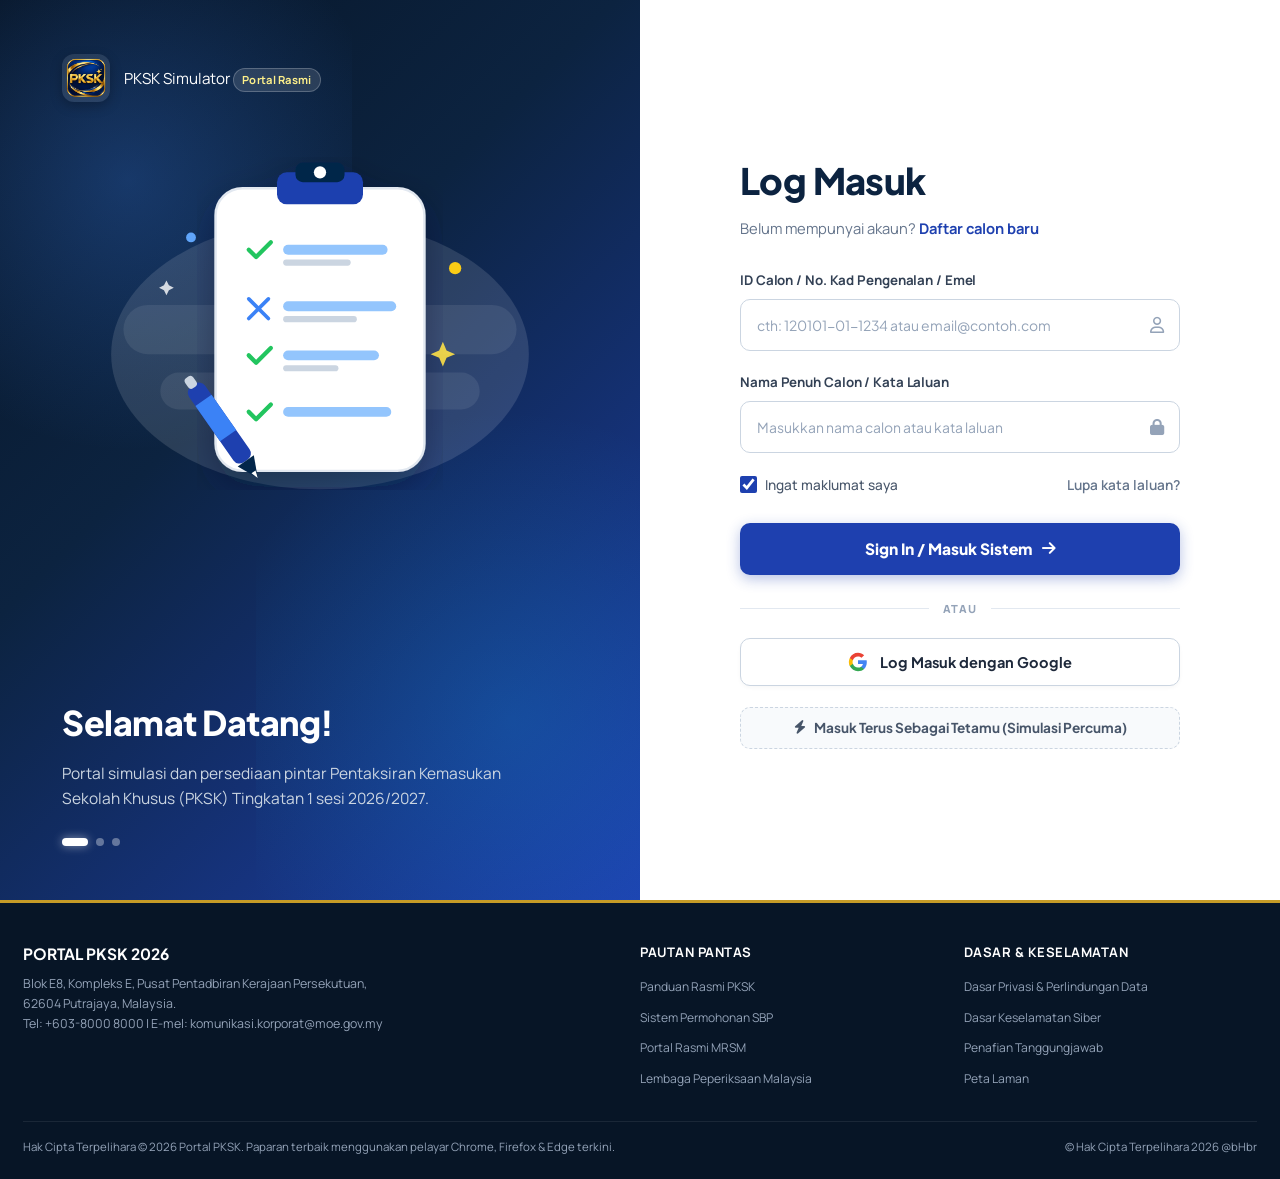
==== index.html @ bb8c31f8 "feat(ui): laksana log masuk split-screen gaya Gambar 3, padam jata negara & bahagian lesen lama" ====
<!DOCTYPE html>
<html lang="ms">
<head>
  <meta charset="UTF-8">
  <meta name="viewport" content="width=device-width, initial-scale=1.0, maximum-scale=5.0, viewport-fit=cover">
  <title>Portal Rasmi PKSK | Pentaksiran Kemasukan Sekolah Khusus</title>
  <meta name="description" content="Sistem Pentaksiran Kemasukan Sekolah Khusus (PKSK) Tingkatan 1 - Portal Rasmi Pentaksiran">
  <!-- PWA & Mobile Web App Meta -->
  <link rel="manifest" href="manifest.json">
  <meta name="theme-color" content="#0f2942">
  <meta name="apple-mobile-web-app-capable" content="yes">
  <meta name="apple-mobile-web-app-status-bar-style" content="black-translucent">
  <meta name="apple-mobile-web-app-title" content="PKSK 2026">
  <link rel="apple-touch-icon" href="assets/apple-touch-icon.png">
  <link rel="icon" type="image/png" sizes="192x192" href="assets/pksk_icon_192.png">
  <link rel="icon" type="image/png" sizes="64x64" href="assets/pksk_icon_64.png">
  <link rel="icon" type="image/png" href="assets/kpm_favicon.png">
  <link rel="stylesheet" href="styles.css?v=20260825_1145">
  <link rel="stylesheet" href="https://cdnjs.cloudflare.com/ajax/libs/font-awesome/6.5.1/css/all.min.css">
  <link rel="preconnect" href="https://fonts.googleapis.com">
  <link rel="preconnect" href="https://fonts.gstatic.com" crossorigin>
  <link href="https://fonts.googleapis.com/css2?family=Manrope:wght@400;500;600;700;800&display=swap" rel="stylesheet">
</head>
<body>

    <!-- =========================================================================
       1. MOE EXACT DOM CLONE HEADER
       ========================================================================= -->
  <header id="acc-page-wrap">
    <div id="topnav" style="background-color:#0d355c; width:100%; border-bottom:1px solid #0a2b4b;">
      <div class="portal-topnav-wrap">
        <h2 class="tranz" style="font-family:'Manrope', sans-serif; font-size:14px; color:#ffffff; font-weight:700; margin:0;">Selamat Datang ke PORTAL RASMI PKSK 2026</h2>
        <div style="display:flex; align-items:center; gap:15px;">
          <!-- License Status Pill -->
          <div id="licenseStatusBadge" class="license-status-pill unregistered" style="cursor:pointer;" title="Klik untuk Pengaktifan atau Maklumat Lesen PKSK">
            <i class="fa-solid fa-key"></i> <span id="licenseStatusText">Belum Diaktifkan</span>
          </div>

          <form class="searchform" style="display:flex; align-items:center; background:#ffffff; border-radius:3px; padding:2px 5px;">
            <input type="text" placeholder="Carian..." style="border:none; outline:none; padding:4px 8px; font-size:13px; color:#333; width:130px; background:transparent;">
            <button type="button" style="background:transparent; border:none; cursor:pointer; padding:4px; color:#555;"><i class="fa-solid fa-search"></i></button>
          </form>
          <ul class="social-menu" style="list-style:none; margin:0; padding:0; display:flex; align-items:center; gap:12px;">
            <li>
              <div style="background:#ffffff; border-radius:3px; padding:3px 8px; font-size:12px; font-weight:700; display:flex; gap:5px;">
                <span style="color:#0d355c;">BM</span> <span style="color:#ccc;">|</span> <span style="color:#999;">EN</span>
              </div>
            </li>
            <li><a href="#" id="btnOpenSupabaseSettings" style="color:#ffffff; font-size:15px;" title="Konfigurasi Supabase"><i class="fa-solid fa-database"></i></a></li>
            <li><a href="#" style="color:#ffffff; font-size:15px;"><i class="fa-solid fa-phone"></i></a></li>
            <li><a href="#" style="color:#ffffff; font-size:15px;"><i class="fa-regular fa-circle-question"></i></a></li>
            <li><a href="#" style="color:#ffffff; font-size:15px;"><i class="fa-regular fa-envelope"></i></a></li>
          </ul>
        </div>
      </div>
    </div>

    <div id="mainhead" style="background-color:#ffffff; width:100%;">
      <div class="portal-mainhead-wrap">
        
        <!-- Left: Logo & Title -->
        <a href="#" class="portal-brand-anchor">
          <img src="assets/pksk_icon_official.png" alt="PKSK AI Official Icon" class="portal-logo-pksk" style="height:72px; width:auto; border-radius:12px; filter:drop-shadow(0 3px 6px rgba(0,0,0,0.12));">
          <div class="portal-brand-text">
            <div class="portal-brand-tag">PORTAL RASMI</div>
            <div class="portal-brand-name">Portal Pentaksiran</div>
            <div class="portal-brand-badge">SISTEM PENTAKSIRAN KEMASUKAN SEKOLAH KHUSUS (PKSK)</div>
          </div>
        </a>

        <!-- Right: Candidate Info & User Icon -->
        <div class="portal-user-meta">
          <div style="display:flex; flex-direction:column; align-items:flex-end; justify-content:center; gap:2px;">
            <div style="display:flex; align-items:center; gap:8px;">
              <span id="dispCandidateName" style="font-family:'Manrope', sans-serif; font-size:14px; font-weight:800; color:#0d355c; text-transform:uppercase;">CALON PKSK</span>
              <span id="dispCandidateDivider" style="color:#cbd5e1; font-weight:300; display:none;">|</span>
              <span id="dispCandidateIndex" style="font-family:'Manrope', sans-serif; font-size:13px; font-weight:700; color:#64748b;"></span>
            </div>
            <div id="navHudTimer" style="display:none; align-items:center; gap:6px; margin-top:2px;">
              <i class="fa-solid fa-stopwatch" id="hudStopwatchIcon" style="font-size:16px; color:#1e40af;"></i>
              <span id="dispLiveTimer" style="font-family:'JetBrains Mono', 'Manrope', monospace; font-size:19px; font-weight:800; color:#1e40af; letter-spacing:1px;">90:00</span>
            </div>
          </div>
          <div id="userAvatarContainer" title="Akaun & Pengesahan PKSK" style="width:46px; height:46px; min-width:46px; border-radius:50%; background:#f0f9ff; border:2px solid #0284c7; display:flex; align-items:center; justify-content:center; color:#0369a1; font-size:20px; box-shadow:0 2px 4px rgba(0,0,0,0.06); overflow:hidden; cursor:pointer;">
            <i class="fa-solid fa-user" id="userAvatarDefaultIcon"></i>
          </div>
        </div>

      </div>
    </div>

  </header>

  <!-- Navigation Menu (Persistent Sticky Header) -->
  <nav id="navigation" class="kpm-nav-strip" style="background-color:#02264a; width:100%; border-bottom:3px solid #0d355c; position:-webkit-sticky; position:sticky; top:0; z-index:9999; box-shadow:0 4px 14px rgba(0,0,0,0.22); touch-action:pan-x;">
      <div style="max-width:1140px; margin:0 auto; padding:0 15px;">
        <ul id="main-nav" style="list-style:none; margin:0; padding:0; display:flex; width:100%; align-items:center;">
          <li style="flex:1; border-right:1px solid #1e3a5f; position:relative;">
            <button id="navTabLogin" class="nav-tab-btn" style="width:100%; height:55px; background:transparent; border:none; color:#efefef; font-family:'Manrope', sans-serif; font-size:13px; font-weight:700; text-transform:uppercase; cursor:pointer;"><i class="fa-solid fa-lock" style="font-size:11px; margin-right:4px;"></i> Log Masuk</button>
            <div class="active-indicator" style="position:absolute; bottom:0; left:0; width:100%; height:4px; background-color:transparent;"></div>
          </li>
          <li style="flex:1; border-right:1px solid #1e3a5f; position:relative;">
            <button id="navTabDashboard" class="nav-tab-btn" style="width:100%; height:55px; background:transparent; border:none; color:#ffffff; font-family:'Manrope', sans-serif; font-size:13px; font-weight:700; text-transform:uppercase; cursor:pointer;">Utama</button>
            <div class="active-indicator" style="position:absolute; bottom:0; left:0; width:100%; height:4px;"></div>
          </li>
          <li style="flex:1; border-right:1px solid #1e3a5f; position:relative;">
            <button id="navTabFullSim" class="nav-tab-btn" style="width:100%; height:55px; background:transparent; border:none; color:#efefef; font-family:'Manrope', sans-serif; font-size:13px; font-weight:700; text-transform:uppercase; cursor:pointer;">Simulasi Penuh</button>
            <div class="active-indicator" style="position:absolute; bottom:0; left:0; width:100%; height:4px; background-color:transparent;"></div>
          </li>
          <li style="flex:1; border-right:1px solid #1e3a5f; position:relative;">
            <button id="navTabDiagnostic" class="nav-tab-btn" style="width:100%; height:55px; background:transparent; border:none; color:#efefef; font-family:'Manrope', sans-serif; font-size:13px; font-weight:700; text-transform:uppercase; cursor:pointer;">Diagnostik</button>
            <div class="active-indicator" style="position:absolute; bottom:0; left:0; width:100%; height:4px; background-color:transparent;"></div>
          </li>
          <li style="flex:1; border-right:1px solid #1e3a5f; position:relative;">
            <button id="navTabDrill" class="nav-tab-btn" style="width:100%; height:55px; background:transparent; border:none; color:#efefef; font-family:'Manrope', sans-serif; font-size:13px; font-weight:700; text-transform:uppercase; cursor:pointer;">Latih Tubi</button>
            <div class="active-indicator" style="position:absolute; bottom:0; left:0; width:100%; height:4px; background-color:transparent;"></div>
          </li>
          <li style="flex:1; border-right:1px solid #1e3a5f; position:relative;">
            <button id="navTabEssay" class="nav-tab-btn" style="width:100%; height:55px; background:transparent; border:none; color:#efefef; font-family:'Manrope', sans-serif; font-size:13px; font-weight:700; text-transform:uppercase; cursor:pointer;">Esei Berpandu</button>
            <div class="active-indicator" style="position:absolute; bottom:0; left:0; width:100%; height:4px; background-color:transparent;"></div>
          </li>
          <li style="flex:1; position:relative;">
            <button id="navTabSlip" class="nav-tab-btn" style="width:100%; height:55px; background:transparent; border:none; color:#efefef; font-family:'Manrope', sans-serif; font-size:13px; font-weight:700; text-transform:uppercase; cursor:pointer;">Keputusan</button>
            <div class="active-indicator" style="position:absolute; bottom:0; left:0; width:100%; height:4px; background-color:transparent;"></div>
          </li>
        </ul>
      </div>
    </div>
  </nav>

  <!-- =========================================================================
       0. VIEW 0: SPLIT-SCREEN CORPORATE LOGIN VIEW (MATCHING GAMBAR 3)
       ========================================================================= -->
  <main id="loginView" class="split-login-viewport">
    <div class="split-login-container">
      
      <!-- LEFT PANEL: Corporate Blue Brand & Illustration -->
      <div class="split-login-hero">
        <div class="split-hero-content">
          
          <!-- Brand Header -->
          <div class="split-brand-header">
            <img src="assets/pksk_icon_official.png" alt="PKSK Icon" class="split-brand-logo">
            <div class="split-brand-title-wrap">
              <span class="split-brand-name">PKSK Simulator</span>
              <span class="split-brand-badge">Portal Rasmi</span>
            </div>
          </div>

          <!-- Hero Illustration matching Gambar 3 -->
          <div class="split-hero-illustration">
            <svg class="illustration-svg" viewBox="0 0 420 320" fill="none" xmlns="http://www.w3.org/2000/svg">
              <!-- Background glowing shapes & clouds -->
              <ellipse cx="210" cy="180" rx="170" ry="110" fill="rgba(255, 255, 255, 0.12)" />
              <rect x="50" y="140" width="320" height="40" rx="20" fill="rgba(255, 255, 255, 0.08)" />
              <rect x="80" y="195" width="260" height="30" rx="15" fill="rgba(255, 255, 255, 0.08)" />
              
              <!-- Clipboard Main Body -->
              <g filter="url(#dropShadow)">
                <rect x="125" y="45" width="170" height="230" rx="22" fill="#ffffff" />
                <rect x="125" y="45" width="170" height="230" rx="22" stroke="#e2e8f0" stroke-width="2" />
                
                <!-- Clipboard Header Clip -->
                <rect x="175" y="32" width="70" height="26" rx="8" fill="#1e40af" />
                <rect x="190" y="24" width="40" height="16" rx="6" fill="#02264a" />
                <circle cx="210" cy="32" r="5" fill="#ffffff" />

                <!-- Checklist Items inside Clipboard (exactly like Gambar 3) -->
                <!-- Item 1: Check -->
                <path d="M152 95L158 101L170 89" stroke="#22c55e" stroke-width="3.5" stroke-linecap="round" stroke-linejoin="round"/>
                <rect x="180" y="91" width="85" height="8" rx="4" fill="#93c5fd" />
                <rect x="180" y="103" width="55" height="5" rx="2.5" fill="#cbd5e1" />

                <!-- Item 2: Cross/Review -->
                <path d="M152 135L168 151M168 135L152 151" stroke="#3b82f6" stroke-width="3" stroke-linecap="round"/>
                <rect x="180" y="137" width="92" height="8" rx="4" fill="#93c5fd" />
                <rect x="180" y="149" width="60" height="5" rx="2.5" fill="#cbd5e1" />

                <!-- Item 3: Check -->
                <path d="M152 181L158 187L170 175" stroke="#22c55e" stroke-width="3.5" stroke-linecap="round" stroke-linejoin="round"/>
                <rect x="180" y="177" width="78" height="8" rx="4" fill="#93c5fd" />
                <rect x="180" y="189" width="45" height="5" rx="2.5" fill="#cbd5e1" />

                <!-- Item 4: Check -->
                <path d="M152 227L158 233L170 221" stroke="#22c55e" stroke-width="3.5" stroke-linecap="round" stroke-linejoin="round"/>
                <rect x="180" y="223" width="88" height="8" rx="4" fill="#93c5fd" />
              </g>

              <!-- Stylized Pen on the left (matching Gambar 3) -->
              <g transform="translate(100, 210) rotate(-35)">
                <rect x="0" y="0" width="16" height="75" rx="6" fill="#1e40af" />
                <rect x="0" y="15" width="16" height="35" fill="#3b82f6" />
                <path d="M0 75L8 92L16 75Z" fill="#02264a" />
                <path d="M6 86L8 92L10 86Z" fill="#ffffff" />
                <rect x="4" y="-8" width="8" height="10" rx="3" fill="#cbd5e1" />
              </g>

              <!-- Floating Sparkle Stars / Dots -->
              <circle cx="105" cy="85" r="4" fill="#60a5fa" />
              <circle cx="320" cy="110" r="5" fill="#facc15" />
              <path d="M310 170L313 177L320 180L313 183L310 190L307 183L300 180L307 177Z" fill="#fde047" opacity="0.9"/>
              <path d="M85 120L87 124L91 126L87 128L85 132L83 128L79 126L83 124Z" fill="#ffffff" opacity="0.8"/>

              <defs>
                <filter id="dropShadow" x="110" y="20" width="200" height="270" filterUnits="userSpaceOnUse">
                  <feDropShadow dx="0" dy="12" stdDeviation="15" flood-color="#021a36" flood-opacity="0.35"/>
                </filter>
              </defs>
            </svg>
          </div>

          <!-- Hero Text -->
          <div class="split-hero-text">
            <h2 class="split-hero-title">Selamat Datang!</h2>
            <p class="split-hero-desc">
              Portal simulasi dan persediaan pintar Pentaksiran Kemasukan Sekolah Khusus (PKSK) Tingkatan 1 sesi 2026/2027.
            </p>
            <div class="split-carousel-dots">
              <span class="dot active"></span>
              <span class="dot"></span>
              <span class="dot"></span>
            </div>
          </div>

        </div>
      </div>

      <!-- RIGHT PANEL: Clean White Login Form -->
      <div class="split-login-form-panel">
        <div class="split-form-inner">
          
          <div class="split-form-header">
            <h1 class="split-login-heading">Log Masuk</h1>
            <p class="split-login-subheading">
              Belum mempunyai akaun? <a href="#" id="linkCreateAccount" class="split-link-highlight">Daftar calon baru</a>
            </p>
          </div>

          <!-- Status Banner if Already Logged In -->
          <div id="loginStatusBanner" class="login-status-notice" style="display:none;"></div>

          <form id="formSplitLogin" onsubmit="event.preventDefault(); window.handleSplitLoginSubmit();">
            
            <!-- Field 1: Username / ID / Email -->
            <div class="split-field-wrap">
              <label for="splitInputUsername" class="split-label">ID Calon / No. Kad Pengenalan / Emel</label>
              <div class="split-input-box">
                <input type="text" id="splitInputUsername" class="split-input" placeholder="cth: 120101-01-1234 atau email@contoh.com" required autocomplete="username">
                <i class="fa-regular fa-user split-icon"></i>
              </div>
            </div>

            <!-- Field 2: Password / Nama Calon -->
            <div class="split-field-wrap">
              <label for="splitInputPassword" class="split-label">Nama Penuh Calon / Kata Laluan</label>
              <div class="split-input-box">
                <input type="password" id="splitInputPassword" class="split-input" placeholder="Masukkan nama calon atau kata laluan" required autocomplete="current-password">
                <i class="fa-solid fa-lock split-icon"></i>
              </div>
            </div>

            <!-- Options Row -->
            <div class="split-options-row">
              <label class="split-checkbox-label">
                <input type="checkbox" id="splitChkRemember" checked>
                <span>Ingat maklumat saya</span>
              </label>
              <a href="#" id="linkForgotPassword" class="split-link-subtle">Lupa kata laluan?</a>
            </div>

            <!-- Submit Button (Primary Royal Blue matching Gambar 3) -->
            <button type="submit" id="btnSplitSignIn" class="btn-split-primary">
              <span>Sign In / Masuk Sistem</span>
              <i class="fa-solid fa-arrow-right"></i>
            </button>

            <!-- Divider -->
            <div class="split-divider">
              <span>ATAU</span>
            </div>

            <!-- Google OAuth Direct Button -->
            <button type="button" id="btnLoginViewGoogle" class="btn-split-google">
              <svg width="20" height="20" viewBox="0 0 24 24" style="flex-shrink:0;">
                <path fill="#4285F4" d="M22.56 12.25c0-.78-.07-1.53-.2-2.25H12v4.26h5.92c-.26 1.37-1.04 2.53-2.21 3.31v2.77h3.57c2.08-1.92 3.28-4.74 3.28-8.09z"/>
                <path fill="#34A853" d="M12 23c2.97 0 5.46-.98 7.28-2.66l-3.57-2.77c-.98.66-2.23 1.06-3.71 1.06-2.86 0-5.29-1.93-6.16-4.53H2.18v2.84C3.99 20.53 7.7 23 12 23z"/>
                <path fill="#FBBC05" d="M5.84 14.09c-.22-.66-.35-1.36-.35-2.09s.13-1.43.35-2.09V7.06H2.18C1.43 8.55 1 10.22 1 12s.43 3.45 1.18 4.94l2.85-2.22.81-.63z"/>
                <path fill="#EA4335" d="M12 5.38c1.62 0 3.06.56 4.21 1.64l3.15-3.15C17.45 2.09 14.97 1 12 1 7.7 1 3.99 3.47 2.18 7.06l3.66 2.84c.87-2.6 3.3-4.52 6.16-4.52z"/>
              </svg>
              <span>Log Masuk dengan Google</span>
            </button>

            <!-- Direct Guest Action -->
            <div class="split-guest-footer">
              <button type="button" id="btnLoginViewGuestEnter" class="btn-split-guest">
                <i class="fa-solid fa-bolt"></i> Masuk Terus Sebagai Tetamu (Simulasi Percuma)
              </button>
            </div>

          </form>

        </div>
      </div>

    </div>
  </main>

  <!-- =========================================================================
       5. VIEW 1: CANDIDATE DASHBOARD & EXAM CONFIGURATION
       ========================================================================= -->
  <main id="dashboardView" class="app-viewport">
    <div class="dashboard-grid">
      
      <!-- Left Column: Mode Selection & Quick Start -->
      <section class="kpm-card">
        <div class="kpm-card-header">
          <h2 class="kpm-card-title">
            <i class="fa-solid fa-list-check" style="color:var(--kpm-navy);"></i>
            Pilih Mod Pentaksiran PKSK
          </h2>
          <span class="badge" style="background:#e0f2fe; color:#0369a1; font-weight:700; font-size:0.75rem; padding:4px 8px; border-radius:4px;">
            Sesi 2026 / 2027
          </span>
        </div>
        <div class="kpm-card-body">
          <p style="font-size:0.9rem; color:var(--text-muted); line-height:1.5; margin-bottom:1rem;">
            Sila pilih mod latihan atau simulasi peperiksaan sebenar di bawah. Format soalan dan sistem permarkahan adalah 100% mematuhi piawaian Lembaga Peperiksaan Malaysia.
          </p>

          <div class="mode-selection-grid">
            <!-- Full Simulation Card -->
            <div id="cardModeFull" class="mode-card selected" onclick="selectMode('FULL_SIMULATION')">
              <div>
                <div class="mode-header">
                  <span class="mode-badge full">Format Penuh PKSK</span>
                  <i class="fa-solid fa-circle-check" style="color:var(--kpm-blue); font-size:1.1rem;"></i>
                </div>
                <h3 class="mode-title">Simulasi Penuh PKSK</h3>
                <p class="mode-desc">100 soalan aneka pilihan (Bahagian A & B) mengikut wajaran 90 minit, diikuti Bahagian C (Artikulasi Penulisan 45 minit).</p>
              </div>
              <div class="mode-specs-list">
                <div class="mode-spec-row"><span>Bahagian A (Insaniah):</span><strong>30 Soalan</strong></div>
                <div class="mode-spec-row"><span>Bahagian B (Intelek):</span><strong>70 Soalan</strong></div>
                <div class="mode-spec-row"><span>Tempoh Masa:</span><strong>90 Minit</strong></div>
              </div>
            </div>

            <!-- Quick Diagnostic Card -->
            <div id="cardModeQuick" class="mode-card" onclick="selectMode('QUICK_DIAGNOSTIC')">
              <div>
                <div class="mode-header">
                  <span class="mode-badge quick">Diagnostik Pantas</span>
                  <i class="fa-regular fa-circle" style="color:var(--border-strong); font-size:1.1rem;"></i>
                </div>
                <h3 class="mode-title">Ujian Diagnostik 30 Soalan</h3>
                <p class="mode-desc">Ujian saringan pantas untuk menilai tahap kesediaan awal calon merangkumi sampel soalan Insaniah dan Intelek.</p>
              </div>
              <div class="mode-specs-list">
                <div class="mode-spec-row"><span>Bahagian A (Insaniah):</span><strong>10 Soalan</strong></div>
                <div class="mode-spec-row"><span>Bahagian B (Intelek):</span><strong>20 Soalan</strong></div>
                <div class="mode-spec-row"><span>Tempoh Masa:</span><strong>30 Minit</strong></div>
              </div>
            </div>

            <!-- Subject Drill Card -->
            <div id="cardModeDrill" class="mode-card" onclick="selectMode('DRILL_PRACTICE')">
              <div>
                <div class="mode-header">
                  <span class="mode-badge drill">Latih Tubi Terfokus</span>
                  <i class="fa-regular fa-circle" style="color:var(--border-strong); font-size:1.1rem;"></i>
                </div>
                <h3 class="mode-title">Latih Tubi Mengikut Subjek</h3>
                <p class="mode-desc">Fokuskan latihan kepada topik-topik khusus seperti Pengetahuan Am, Sains, Matematik, BM, BI, atau Insaniah.</p>
              </div>
              <div class="mode-specs-list">
                <div class="mode-spec-row"><span>Subjek:</span><strong>Boleh Dipilih</strong></div>
                <div class="mode-spec-row"><span>Bilangan Soalan:</span><strong>30 Soalan</strong></div>
                <div class="mode-spec-row"><span>Mod Bimbingan:</span><strong>Semakan Serta-merta</strong></div>
              </div>
            </div>
          </div>

          <!-- Drill Topic Selector (Hidden by default) -->
          <div id="drillTopicGroup" class="kpm-form-group" style="display:none; margin-top:1.25rem;">
            <label class="kpm-form-label">Pilih Subjek / Domain Latih Tubi:</label>
            <select id="selectDrillTopic" class="kpm-select">
              <option value="ALL_INSANIAH">Semua Domain Kecerdasan Insaniah (EQ, SQ, SSQ)</option>
              <option value="PENGETAHUAN_AM">Pengetahuan Am & Bahasa Melayu</option>
              <option value="BAHASA_INGGERIS">Bahasa Inggeris (Grammar & Vocabulary)</option>
              <option value="MATEMATIK">Matematik & Penyelesaian Masalah</option>
              <option value="SAINS">Sains (Hayat, Fizikal, Bahan, Angkasa)</option>
            </select>
          </div>

          <!-- Action Button -->
          <div style="margin-top:1.5rem; text-align:right;">
            <button id="btnLaunchInstructions" class="btn-kpm btn-kpm-primary" style="padding:0.75rem 2rem; font-size:0.95rem;">
              <span>Teruskan ke Panduan Peperiksaan</span>
              <i class="fa-solid fa-arrow-right"></i>
            </button>
          </div>
        </div>
      </section>

      <!-- Right Column: Candidate Profile & System Integrity -->
      <aside class="kpm-card">
        <div class="kpm-card-header">
          <h3 class="kpm-card-title" style="font-size:0.95rem;">
            <i class="fa-solid fa-address-card" style="color:var(--kpm-gold);"></i>
            Maklumat Pendaftaran Calon
          </h3>
        </div>
        <div class="kpm-card-body">
          <div class="kpm-form-group">
            <label class="kpm-form-label">Nama Penuh Calon:</label>
            <input type="text" id="inputCandidateName" class="kpm-input" value="" placeholder="cth: MUHAMMAD AMIR BIN ZULKIFLI">
          </div>

          <div class="kpm-form-group">
            <label class="kpm-form-label">No. Kad Pengenalan / MyKid:</label>
            <input type="text" id="inputCandidateIc" class="kpm-input" value="" placeholder="cth: 130825-01-5678">
          </div>

          <div class="kpm-form-group">
            <label class="kpm-form-label">Angka Giliran Peperiksaan:</label>
            <input type="text" id="inputCandidateIndex" class="kpm-input" value="" placeholder="cth: SBP-2026-8892">
          </div>

          <div class="kpm-form-group">
            <label class="kpm-form-label">Pilihan Institusi Sasaran:</label>
            <select id="selectTargetSchool" class="kpm-select">
              <option value="SBP">Sekolah Berasrama Penuh (SBP)</option>
              <option value="MRSM">Maktab Rendah Sains MARA (MRSM)</option>
              <option value="SMKA">Sekolah Menengah Kebangsaan Agama (SMKA)</option>
              <option value="KV">Kolej Vokasional (KV / TVET)</option>
              <option value="MTD">Maktab Tentera Diraja (MTD)</option>
            </select>
          </div>

          <!-- Quick Stats Chip -->
          <div style="background-color:var(--bg-surface-subtle); border:1px solid var(--border-subtle); border-radius:var(--radius-md); padding:0.9rem; margin-top:1.25rem;">
            <div style="font-size:0.75rem; font-weight:700; color:var(--kpm-navy); margin-bottom:0.5rem; text-transform:uppercase;">
              Statistik Bank Soalan Sistem
            </div>
            <div style="display:flex; justify-content:space-between; font-size:0.78rem; margin-bottom:0.25rem;">
              <span>Jumlah Soalan Aktif:</span>
              <strong style="color:var(--kpm-navy);">510 Soalan</strong>
            </div>
            <div style="display:flex; justify-content:space-between; font-size:0.78rem; margin-bottom:0.25rem;">
              <span>Rajah WebP Resolusi Tinggi:</span>
              <strong style="color:var(--kpm-emerald);">46 Rajah</strong>
            </div>
            <div style="display:flex; justify-content:space-between; font-size:0.78rem;">
              <span>Format Skema:</span>
              <strong style="color:var(--kpm-blue);">100% Standard PKSK</strong>
            </div>
          </div>
        </div>
      </aside>

    </div>
  </main>

  <!-- =========================================================================
       6. VIEW 2: EXAM INSTRUCTIONS & CODE OF CONDUCT
       ========================================================================= -->
  <main id="instructionsView" class="app-viewport hidden">
    <div class="kpm-card" style="max-width:900px; margin:0 auto;">
      <div class="kpm-card-header">
        <h2 class="kpm-card-title">
          <i class="fa-solid fa-triangle-exclamation" style="color:var(--kpm-gold);"></i>
          Arahan Penting Peperiksaan PKSK
        </h2>
        <span style="font-size:0.8rem; font-weight:700; color:var(--text-muted);">Sila Baca dengan Teliti</span>
      </div>
      <div class="kpm-card-body" style="line-height:1.7; font-size:0.92rem;">
        <div style="background-color:#eff6ff; border-left:4px solid var(--kpm-blue); padding:1rem; border-radius:4px; margin-bottom:1.25rem;">
          <h4 style="color:var(--kpm-navy); font-weight:700; margin-bottom:0.25rem;">
            Struktur Peperiksaan dan Peruntukan Masa:
          </h4>
          <p style="margin:0; font-size:0.88rem; color:var(--text-main);">
            Pentaksiran ini mengandungi 3 komponen utama: <strong>Bahagian A (Kecerdasan Insaniah - 20%)</strong>, <strong>Bahagian B (Kecerdasan Intelektual - 70%)</strong>, dan <strong>Bahagian C (Artikulasi Penulisan - 10%)</strong>.
          </p>
        </div>

        <ul style="padding-left:1.25rem; color:var(--text-main); margin-bottom:1.5rem;">
          <li>Calon diberikan masa <strong>90 minit</strong> untuk Bahagian A & B (Objektif), dan <strong>45 minit</strong> untuk Bahagian C (Esei).</li>
          <li>Setiap soalan aneka pilihan mempunyai 4 pilihan jawapan (A, B, C, D). Pilih satu jawapan yang paling tepat.</li>
          <li>Calon boleh menggunakan <strong>Palet Soalan</strong> di sebelah kanan skrin untuk menyemak soalan yang telah dijawab, belum dijawab, atau ditandakan untuk semakan.</li>
          <li>Pastikan semua soalan dijawab sebelum menekan butang <strong>Hantar & Teruskan</strong>.</li>
        </ul>

        <div style="display:flex; justify-content:space-between; align-items:center; border-top:1px solid var(--border-subtle); padding-top:1.25rem;">
          <button id="btnBackToDashboard" class="btn-kpm btn-kpm-outline">
            <i class="fa-solid fa-arrow-left"></i> Kembali ke Menu Utama
          </button>
          <button id="btnStartExamNow" class="btn-kpm btn-kpm-primary" style="padding:0.75rem 2.5rem; font-size:1rem;">
            <i class="fa-solid fa-play"></i> Mula Menjawab Sekarang
          </button>
        </div>
      </div>
    </div>
  </main>

  <!-- =========================================================================
       7. VIEW 3: LIVE EXAMINATION WORKSPACE (MCQ: PARTS A & B)
       ========================================================================= -->
  <main id="examWorkspaceView" class="app-viewport hidden">
    <div class="exam-split-grid">
      
      <!-- Left Main Question Workspace -->
      <section class="kpm-card" style="margin:0; overflow:hidden;">
        
        <!-- Component Indicator Banner -->
        <div id="sectionBannerStrip" class="section-banner-strip">
          <div style="display:flex; align-items:center; gap:0.75rem;">
            <span class="badge" style="background:#ffffff; color:var(--kpm-navy); font-weight:800; font-size:0.75rem; padding:3px 8px; border-radius:3px;">KOMPONEN</span>
            <span id="dispSectionTitle" style="font-weight:800; font-size:0.88rem; letter-spacing:0.5px;">BAHAGIAN A : KECERDASAN INSANIAH (EQ, SQ, SSQ)</span>
          </div>
          <span id="dispQuestionStatusBadge" class="q-status-badge">Belum Dijawab</span>
        </div>

        <!-- Question Content Area -->
        <div class="q-content-area">
          <div class="q-number-heading">
            <div id="dispQuestionNumberLabel" class="q-number-label">
              Soalan 1 / 100
            </div>
            <span id="dispSubtopicBadge" class="q-topic-badge">
              Kecerdasan Emosi (EQ)
            </span>
          </div>

          <!-- High-Res Diagram Canvas (Dynamic Rendering) -->
          <div id="dispQuestionDiagram" class="q-diagram-frame" style="display:none;">
            <!-- Rendered dynamically -->
          </div>

          <!-- Question Stem Text -->
          <div id="dispQuestionText" class="q-text-body">
            Memuatkan soalan autentik PKSK...
          </div>

          <!-- Options Radio List -->
          <div id="optionsRadioContainer" class="kpm-options-group">
            <!-- Rendered dynamically via JS -->
          </div>
        </div>

        <!-- Question Footer Navigation -->
        <div class="q-action-footer">
          <div class="q-action-footer-left">
            <button id="btnPrevQuestion" class="btn-kpm btn-kpm-outline">
              <i class="fa-solid fa-chevron-left"></i> <span>Soalan Sebelumnya</span>
            </button>
            <button id="btnFlagReview" class="btn-kpm btn-kpm-outline">
              <i class="fa-solid fa-flag"></i> <span id="btnFlagLabel">Tanda Semakan</span>
            </button>
          </div>
          <button id="btnNextQuestion" class="btn-kpm btn-kpm-primary">
            <span>Soalan Seterusnya</span>
            <i class="fa-solid fa-chevron-right"></i>
          </button>
        </div>

      </section>

      <!-- Right Column: Question Matrix Palette -->
      <aside>
        <div class="kpm-card" style="position:sticky; top:1rem; margin:0; overflow:hidden;">
          <div class="kpm-card-header" style="background-color:var(--kpm-navy); color:#ffffff; padding:0.75rem 1rem;">
            <h3 class="kpm-card-title" style="font-size:0.92rem; font-weight:800; color:#ffffff;">
              <i class="fa-solid fa-table-cells"></i> Jumlah Soalan (<span id="countPaletteAll">100</span>)
            </h3>
          </div>
          
          <!-- Filter Tabs -->
          <div class="palette-header-tabs">
            <button id="paletteFilterAll" class="palette-tab-btn active">Semua</button>
            <button id="paletteFilterA" class="palette-tab-btn">Bhg A</button>
            <button id="paletteFilterB" class="palette-tab-btn">Bhg B</button>
            <button id="paletteFilterFlagged" class="palette-tab-btn"><i class="fa-solid fa-flag" style="color:var(--kpm-gold);"></i> Tanda</button>
          </div>

          <!-- Numbers Grid Matrix -->
          <div id="paletteGridMatrix" class="palette-grid-matrix">
            <!-- Rendered dynamically -->
          </div>

          <!-- Legend Status Indicator -->
          <div class="palette-legend">
            <div class="legend-item"><span class="legend-dot answered"></span> Dijawab</div>
            <div class="legend-item"><span class="legend-dot unanswered"></span> Belum Dijawab</div>
            <div class="legend-item"><span class="legend-dot current"></span> Semasa</div>
            <div class="legend-item"><span class="legend-dot flagged"></span> Tanda Semak</div>
          </div>

          <!-- Final Submission Trigger -->
          <div style="padding:1rem; border-top:1px solid var(--border-subtle); background-color:var(--bg-surface-subtle);">
            <button id="btnSubmitExamTrigger" class="btn-kpm btn-kpm-gold" style="width:100%; justify-content:center; font-weight:800;">
              <i class="fa-solid fa-paper-plane"></i> Hantar & Teruskan
            </button>
          </div>

        </div>
      </aside>

    </div>
  </main>

  <!-- =========================================================================
       8. VIEW 4: WRITING ARTICULATION WORKSPACE (BAHAGIAN C)
       ========================================================================= -->
  <main id="essayWorkspaceView" class="app-viewport hidden">
    <div class="kpm-card" style="max-width:950px; margin:0 auto;">
      <div class="kpm-card-header" style="background-color:var(--kpm-navy); color:#ffffff; display:flex; justify-content:space-between; align-items:center;">
        <h2 class="kpm-card-title" style="color:#ffffff; font-size:1.1rem;">
          <i class="fa-solid fa-feather"></i> BAHAGIAN C : ARTIKULASI PENULISAN (10%)
        </h2>
        <div style="display:flex; align-items:center; gap:0.75rem; flex-wrap:wrap;">
          <span id="essayAiIndicatorBadge" style="background:#0284c7; color:#ffffff; font-size:0.78rem; font-weight:700; padding:4px 10px; border-radius:12px;">
            <i class="fa-solid fa-robot"></i> Semakan AI Bersedia
          </span>
          <div id="dispEssayHeaderTimerBadge" style="background:rgba(254,240,138,0.18); border:1.5px solid #fde047; padding:4px 12px; border-radius:6px; font-family:var(--font-mono); color:#fde047; font-weight:800; font-size:0.95rem; display:flex; align-items:center; gap:6px;" title="Baki masa menjawab Bahagian C: 45 Minit">
            <i class="fa-solid fa-stopwatch"></i> Masa Menjawab: <span id="dispEssayMainTimer">45:00</span>
          </div>
        </div>
      </div>
      <div class="kpm-card-body">
        
        <div class="essay-stimulus-box" style="position:relative;">
          
          <!-- KAD KAWALAN PILIHAN TEMA & DROPDOWN TAJUK (PKSK 2026) -->
          <div id="essayTopicSelectorCard" class="essay-topic-control-card">
            <!-- BARIS 1: LABEL TEMA & BUTANG RAWAK -->
            <div style="display:flex; justify-content:space-between; align-items:center; margin-bottom:0.65rem; flex-wrap:wrap; gap:0.5rem;">
              <div style="font-weight:800; color:#92400e; font-size:0.88rem; display:flex; align-items:center; gap:8px;">
                <i class="fa-solid fa-layer-group" style="color:#d97706;"></i>
                <span>Pilih Tema Karangan:</span>
                <span id="dispTotalTopicsBadge" style="font-size:0.75rem; background:#fef3c7; color:#b45309; padding:2px 8px; border-radius:12px; font-weight:700; border:1px solid #fde68a;">22 Tajuk Tersedia</span>
              </div>
              <button id="btnShuffleEssayTopic" type="button" class="btn-kpm btn-kpm-gold" style="font-size:0.8rem; padding:0.35rem 0.85rem; border-radius:var(--radius-sm); font-weight:800; display:flex; align-items:center; gap:6px; box-shadow:var(--shadow-sm);" title="Pilih tajuk secara rawak daripada bank tajuk">
                <i class="fa-solid fa-shuffle"></i> Tukar / Rawak Tajuk Esei
              </button>
            </div>

            <!-- BARIS 2: KAD PILIHAN TEMA (THEME PILLS) -->
            <div id="essayThemePillsContainer" class="essay-theme-pills-row">
              <!-- Dijana secara dinamik oleh JavaScript: Semua Tema, Buli, Ko-Akademik, dsb. -->
            </div>

            <!-- BARIS 3: DROPDOWN PILIHAN TAJUK ESEI -->
            <div style="display:flex; flex-direction:column; gap:0.35rem;">
              <label for="selectEssayTopic" style="font-size:0.82rem; font-weight:700; color:#78350f; display:flex; align-items:center; gap:6px;">
                <i class="fa-solid fa-book-open" style="color:#b45309;"></i> Pilih Tajuk Esei Khusus:
              </label>
              <div class="essay-topic-select-wrapper">
                <select id="selectEssayTopic" class="essay-topic-select" title="Pilih tajuk esei yang ingin dijawab">
                  <!-- Pilihan tajuk dijana secara dinamik -->
                </select>
                <div class="essay-topic-select-arrow">
                  <i class="fa-solid fa-chevron-down"></i>
                </div>
              </div>
            </div>
          </div>

          <!-- KAWASAN PAPARAN STIMULUS TAJUK TERPILIH -->
          <div style="display:flex; justify-content:space-between; align-items:center; margin-bottom:0.6rem; flex-wrap:wrap; gap:0.5rem; border-top:1px dashed #fde68a; padding-top:0.85rem;">
            <div style="font-weight:800; color:#92400e; font-size:0.88rem; text-transform:uppercase; display:flex; align-items:center; gap:8px; flex-wrap:wrap;">
              <span><i class="fa-solid fa-pen-nib"></i> Tajuk Penulisan Esei Berpandu:</span>
              <span id="dispEssayThemeBadge" style="display:none; font-size:0.75rem; background:#fef3c7; color:#b45309; padding:2px 10px; border-radius:12px; border:1px solid #fde68a; font-weight:800; text-transform:none; letter-spacing:normal;"></span>
            </div>
            <span id="dispTopicNumberIndicator" style="font-size:0.78rem; font-weight:700; color:#b45309; background:rgba(254,243,199,0.7); padding:2px 8px; border-radius:6px; border:1px solid #fde68a;">
              Tajuk Terpilih
            </span>
          </div>
          <h3 id="dispEssayTitle" style="font-size:1.25rem; color:var(--text-heading); font-weight:800; line-height:1.45; margin-bottom:0.6rem; transition:all 0.3s ease;">
            Memuatkan Tajuk Penulisan Esei...
          </h3>
          <p id="dispEssayPrompt" style="font-size:1rem; color:var(--text-main); line-height:1.65; transition:all 0.3s ease;">
            Sila tunggu sebentar...
          </p>
        </div>

        <!-- AI ESSAY IDEA STARTER BOX (POIN ISI PENTING 4-6 POIN - AUTO HIDE 10 MINIT & ANTI-SALIN) -->
        <div id="aiIdeaBox" style="margin-bottom:1.35rem; background:linear-gradient(135deg, #f0fdf4 0%, #ecfdf5 100%); border:1.5px solid #86efac; border-radius:var(--radius-md); padding:1rem 1.25rem; box-shadow:0 2px 10px rgba(16,185,129,0.06); transition:opacity 0.4s ease, transform 0.4s ease; user-select:none; -webkit-user-select:none; -moz-user-select:none; -ms-user-select:none;" oncopy="return false;" oncut="return false;" oncontextmenu="return false;" ondragstart="return false;">
          <div style="display:flex; justify-content:space-between; align-items:center; flex-wrap:wrap; gap:0.5rem; margin-bottom:0.75rem; border-bottom:1.5px solid #bbf7d0; padding-bottom:0.6rem;">
            <div style="display:flex; align-items:center; gap:0.5rem; font-weight:800; color:#15803d; font-size:0.95rem; flex-wrap:wrap;">
              <i class="fa-solid fa-list-check" style="color:#16a34a;"></i> Cadangan Poin Isi Esei (4–6 Poin):
              <span id="aiIdeaBadge" class="badge" style="background:#dcfce7; color:#166534; font-size:0.75rem; padding:3px 9px; font-weight:800; border-radius:4px;">Gemini AI</span>
              
              <!-- PEMASA 45 MINIT ESEI BERJALAN SERENTAK -->
              <span id="essayOverallTimerBadge" style="background:#eff6ff; color:#1e40af; font-size:0.75rem; font-weight:800; padding:2px 8px; border-radius:4px; display:inline-flex; align-items:center; gap:4px; font-family:var(--font-mono); border:1px solid #bfdbfe;" title="Baki masa keseluruhan menjawab karangan: 45 Minit">
                <i class="fa-solid fa-clock"></i> Masa Esei: <span id="dispEssayBoxTimer">45:00</span>
              </span>

              <!-- PEMASA 10 MINIT AUTO-TUTUP CADANGAN ISI -->
              <span id="aiIdeaTimerBadge" style="background:#fef3c7; color:#92400e; font-size:0.75rem; font-weight:800; padding:2px 8px; border-radius:4px; display:inline-flex; align-items:center; gap:4px; font-family:var(--font-mono); border:1px solid #fde68a;" title="Cadangan isi akan ditutup secara automatik selepas 10 minit">
                <i class="fa-solid fa-stopwatch"></i> Auto-Tutup: <span id="aiIdeaCountdown">10:00</span>
              </span>

              <span style="background:#f1f5f9; color:#475569; font-size:0.72rem; font-weight:700; padding:2px 7px; border-radius:4px; display:inline-flex; align-items:center; gap:3px;" title="Teks dilindungi: Calon perlu mengolah ayat sendiri">
                <i class="fa-solid fa-ban"></i> Anti-Salin
              </span>
            </div>
            <div style="display:flex; align-items:center; gap:0.45rem;">
              <button id="btnRegenerateAiIdeas" class="btn-kpm btn-kpm-gold" style="font-size:0.78rem; padding:0.35rem 0.75rem; border-radius:var(--radius-sm); font-weight:800; display:flex; align-items:center; gap:5px; cursor:pointer;" title="Jana semula poin isi baharu menggunakan AI">
                <i class="fa-solid fa-rotate"></i> Jana Isi Baharu
              </button>
              <button id="btnToggleAiIdeas" class="btn-kpm" style="background:#ffffff; border:1px solid #cbd5e1; color:#475569; font-size:0.78rem; padding:0.35rem 0.65rem; border-radius:var(--radius-sm); font-weight:800; cursor:pointer;" title="Sembunyi atau paparkan poin isi">
                <i class="fa-solid fa-chevron-up"></i>
              </button>
            </div>
          </div>
          <div id="aiIdeaBody">
            <div id="aiIdeaContent" style="font-size:0.92rem; color:#1e293b; line-height:1.75; user-select:none; -webkit-user-select:none;">
              <div style="display:flex; align-items:center; gap:8px; color:#15803d; font-weight:700;">
                <i class="fa-solid fa-spinner fa-spin"></i> Menjana panduan idea esei berasaskan AI...
              </div>
            </div>
          </div>
        </div>

        <!-- NOTIS SELEPAS 10 MINIT (AUTO-HIDE) -->
        <div id="aiIdeaExpiredNotice" class="hidden" style="margin-bottom:1.35rem; background:#fef2f2; border:1.5px solid #fca5a5; border-radius:var(--radius-md); padding:0.85rem 1.25rem; color:#991b1b; font-size:0.88rem; font-weight:700; display:flex; align-items:center; justify-content:space-between; gap:0.5rem; box-shadow:0 2px 8px rgba(239,68,68,0.06);">
          <div style="display:flex; align-items:center; gap:8px;">
            <i class="fa-solid fa-clock-rotate-left" style="font-size:1.1rem; color:#dc2626;"></i>
            <span>Masa paparan cadangan poin isi (10 minit) telah tamat. Sila teruskan penulisan karangan anda secara berdikari.</span>
          </div>
          <span style="font-size:0.75rem; background:#fee2e2; color:#b91c1c; padding:3px 8px; border-radius:4px; font-weight:800; border:1px solid #fca5a5; white-space:nowrap;">Tamat 10 Minit</span>
        </div>

        <!-- RUANG MUAT NAIK GAMBAR ESEI TULISAN TANGAN (HANDWRITTEN OCR ENGINE) -->
        <div class="essay-upload-section">
          <div class="essay-upload-header" style="display:flex; justify-content:space-between; align-items:flex-start; margin-bottom:0.85rem; flex-wrap:wrap; gap:0.6rem;">
            <div>
              <label class="kpm-form-label" style="font-size:0.98rem; font-weight:800; margin-bottom:0.25rem; color:var(--kpm-navy); display:flex; align-items:center; gap:8px;">
                <i class="fa-solid fa-camera" style="color:var(--kpm-blue); font-size:1.15rem;"></i>
                <span>Muat Naik Gambar Helaian Kertas Esei (Tulisan Tangan)</span>
              </label>
              <p style="font-size:0.84rem; color:var(--text-muted); margin:0; line-height:1.5;">
                Tulis karangan anda pada kertas helaian fizikal menggunakan pen/pensel, kemudian tangkap foto atau muat naik fail gambar untuk ditranskripsi & disemak oleh AI OpenRouter secara automatik.
              </p>
            </div>
            <div style="display:flex; align-items:center; gap:8px;">
              <span id="dispWordCount" style="font-family:var(--font-mono); font-size:0.88rem; font-weight:800; color:var(--kpm-blue); background:#e0f2fe; padding:5px 12px; border-radius:6px; border:1px solid #bae6fd;">
                Jumlah Perkataan: 0 / 100
              </span>
            </div>
          </div>

          <!-- DROPZONE / FILE PICKER -->
          <div id="essayDropzone" class="essay-upload-dropzone">
            <input type="file" id="essayImageInput" accept="image/*,.heic,.heif,image/heic,image/heif" capture="environment" style="display:none;">
            
            <div class="dropzone-inner" id="dropzoneEmpty">
              <div class="dropzone-icon">
                <i class="fa-solid fa-cloud-arrow-up"></i>
              </div>
              <h4 style="font-size:1.05rem; font-weight:800; color:var(--kpm-navy); margin:0.35rem 0 0.25rem;">
                Klik untuk Tangkap Foto Kertas atau Pilih Fail Gambar
              </h4>
              <p style="font-size:0.85rem; color:var(--text-muted); margin:0 0 1.15rem;">
                Menyokong kamera telefon pintar, tablet, atau seret & lepas fail (JPG, PNG, WebP, iPhone HEIC).
              </p>
              <div style="display:flex; justify-content:center; gap:12px; flex-wrap:wrap;">
                <button type="button" id="btnSnapPhoto" class="btn-kpm btn-kpm-primary" style="font-size:0.88rem; padding:0.6rem 1.35rem;">
                  <i class="fa-solid fa-camera"></i> Tangkap Foto Kertas
                </button>
                <button type="button" id="btnChooseFile" class="btn-kpm btn-kpm-outline" style="font-size:0.88rem; padding:0.6rem 1.35rem; background:#ffffff;">
                  <i class="fa-regular fa-image"></i> Pilih dari Peranti
                </button>
              </div>
            </div>

            <!-- PREVIEW CONTAINER (WHEN IMAGE SELECTED) -->
            <div id="dropzonePreview" class="essay-preview-wrapper" style="display:none;">
              <div class="preview-media-box">
                <img id="essayImagePreview" src="" alt="Pratonton Kertas Esei" class="preview-image">
                <div class="preview-badge-status" id="previewOcrBadge">
                  <i class="fa-solid fa-spinner fa-spin"></i> Memproses OCR...
                </div>
              </div>
              <div class="preview-details">
                <div style="display:flex; justify-content:space-between; align-items:flex-start; gap:10px;">
                  <div>
                    <h5 id="previewFileName" style="margin:0; font-size:0.95rem; font-weight:800; color:var(--kpm-navy);">kertas_jawapan.jpg</h5>
                    <span id="previewFileSize" style="font-size:0.8rem; color:var(--text-muted);">0 KB</span>
                  </div>
                  <button type="button" id="btnRemoveImage" class="btn-remove-preview" title="Padam imej ini">
                    <i class="fa-solid fa-trash-can"></i> Padam
                  </button>
                </div>
                <div class="ocr-progress-box" id="ocrProgressBox">
                  <div class="ocr-status-row">
                    <span id="ocrStatusText"><i class="fa-solid fa-wand-magic-sparkles"></i> Mengekstrak teks tulisan tangan...</span>
                    <span id="ocrModelBadge" class="badge-model">OpenRouter Vision AI</span>
                  </div>
                  <div class="ocr-progress-bar-bg">
                    <div class="ocr-progress-bar-fill" id="ocrProgressBar"></div>
                  </div>
                </div>
                <div style="margin-top:0.75rem; display:flex; gap:10px; flex-wrap:wrap;">
                  <button type="button" id="btnRetranscribe" class="btn-kpm btn-kpm-gold" style="font-size:0.78rem; padding:0.4rem 0.85rem; display:none;">
                    <i class="fa-solid fa-rotate"></i> Transkripsi Semula
                  </button>
                  <button type="button" id="btnChangeImage" class="btn-kpm btn-kpm-outline" style="font-size:0.78rem; padding:0.4rem 0.85rem; background:#ffffff;">
                    <i class="fa-solid fa-arrows-rotate"></i> Tukar Gambar Lain
                  </button>
                </div>
              </div>
            </div>
          </div>

          <!-- TRANSCRIBED ESSAY TEXT REVIEW (HASIL PENGECAMAN TULISAN TANGAN) -->
          <div id="transcribedSection" class="transcribed-text-container" style="margin-top:1.25rem;">
            <div style="display:flex; justify-content:space-between; align-items:center; margin-bottom:0.45rem; flex-wrap:wrap; gap:0.4rem;">
              <label class="kpm-form-label" style="font-size:0.92rem; font-weight:800; margin-bottom:0; color:var(--kpm-navy); display:flex; align-items:center; gap:6px;">
                <i class="fa-solid fa-file-pen" style="color:var(--kpm-emerald);"></i>
                <span>Hasil Transkripsi Tulisan Tangan (Boleh disemak & disunting jika perlu):</span>
              </label>
              <span id="transcriptionNotice" style="font-size:0.78rem; color:var(--text-muted); background:#f1f5f9; padding:2px 8px; border-radius:4px;">
                Teks diekstrak automatik dari gambar kertas
              </span>
            </div>
            <textarea id="inputEssayText" class="essay-textarea essay-transcribed-box" placeholder="Teks karangan bertulis tangan anda akan diekstrak dan dipaparkan di sini secara automatik selepas gambar dimuat naik..."></textarea>
          </div>
        </div>

        <div class="essay-action-footer" style="display:flex; justify-content:space-between; align-items:center; margin-top:1.5rem; border-top:1px solid var(--border-subtle); padding-top:1.25rem;">
          <button id="btnEssayBackToMcq" class="btn-kpm btn-kpm-outline">
            <i class="fa-solid fa-arrow-left"></i> Semak Bahagian A & B
          </button>
          <button id="btnSubmitEssayFinal" class="btn-kpm btn-kpm-primary" style="padding:0.75rem 1.8rem; font-size:0.95rem;">
            <i class="fa-solid fa-check-double"></i> Tamatkan & Semak Keseluruhan
          </button>
        </div>

      </div>
    </div>
  </main>

  <!-- =========================================================================
       9. VIEW 5: OFFICIAL EXAMINATION RESULTS SLIP
       ========================================================================= -->
  <main id="resultsView" class="app-viewport hidden">
    <div class="slip-container">
      
      <!-- Slip Header -->
      <div class="slip-header-brand">
        <img src="assets/pksk_icon_official.png" alt="PKSK AI Official Icon" style="height:68px; width:auto; border-radius:14px; margin-bottom:0.75rem; filter:drop-shadow(0 3px 6px rgba(0,0,0,0.12));">
        <h2 style="font-family:var(--font-sans); color:var(--kpm-navy); font-size:1.28rem; font-weight:800;">
          PENTAKSIRAN KEMASUKAN SEKOLAH KHUSUS (PKSK)
        </h2>
        <h4 id="slipSubTitle" style="font-size:0.95rem; font-weight:700; color:var(--text-muted); margin-top:0.25rem;">
          SLIP KEPUTUSAN PENTAKSIRAN KEMASUKAN SEKOLAH KHUSUS (PKSK) TINGKATAN 1
        </h4>
      </div>

      <!-- Candidate Metadata Table -->
      <div style="background-color:var(--bg-surface-subtle); border:1.5px solid var(--border-subtle); border-radius:var(--radius-md); padding:1.1rem; margin-bottom:1.5rem; font-size:0.92rem;">
        <div class="slip-candidate-grid" style="display:grid; grid-template-columns:1fr 1fr; gap:0.75rem;">
          <div><span>Nama Calon:</span> <strong id="slipDispName">-</strong></div>
          <div><span>No. Kad Pengenalan:</span> <strong id="slipDispIc">-</strong></div>
          <div><span>Angka Giliran:</span> <strong id="slipDispIndex">-</strong></div>
          <div><span>Institusi Pilihan:</span> <strong id="slipDispTarget">SEKOLAH BERASRAMA PENUH (SBP)</strong></div>
        </div>
      </div>

      <!-- Score Hero Badge -->
      <div id="slipHeroBadge" class="score-hero-badge" style="display:none;">
        <div style="font-size:0.88rem; font-weight:700; text-transform:uppercase; letter-spacing:1.5px; color:#cbd5e1;">MARKAH KESELURUHAN PKSK</div>
        <div id="slipDispTotalScore" style="font-family:var(--font-mono); font-size:3rem; font-weight:800; color:#fde047; margin:0.25rem 0;">
          -
        </div>
        <div id="slipDispStatus" style="font-weight:800; font-size:1.05rem; color:#86efac;">
          -
        </div>
      </div>

      <!-- Breakdown Table -->
      <table id="slipScoreTable" style="width:100%; border-collapse:collapse; margin-bottom:1.5rem; font-size:0.92rem;">
        <thead>
          <tr style="background-color:var(--kpm-navy); color:#ffffff; text-align:left;">
            <th style="padding:0.65rem 0.9rem; border:1px solid var(--kpm-navy);">Komponen Pentaksiran</th>
            <th style="padding:0.65rem 0.9rem; border:1px solid var(--kpm-navy); text-align:center;">Wajaran Skor</th>
            <th style="padding:0.65rem 0.9rem; border:1px solid var(--kpm-navy); text-align:center;">Skor Diperoleh</th>
            <th style="padding:0.65rem 0.9rem; border:1px solid var(--kpm-navy); text-align:center;">Prestasi</th>
          </tr>
        </thead>
        <tbody id="slipScoreTableBody">
          <!-- Injected dynamically by JS -->
        </tbody>
      </table>

      <!-- AI Essay Assessment Card Container (Bahagian C Rubric) -->
      <div id="aiEssayReportSection" class="ai-essay-report-card">
        <!-- Rendered dynamically by JS -->
      </div>

      <!-- Actions -->
      <div style="display:flex; justify-content:space-between; align-items:center; flex-wrap:wrap; gap:0.75rem; border-top:1px solid var(--border-subtle); padding-top:1.25rem; margin-top:1.5rem;">
        <button id="btnReturnHomeFromSlip" class="btn-kpm btn-kpm-outline">
          <i class="fa-solid fa-house"></i> Kembali ke Menu Utama
        </button>
        <button id="btnWriteNewEssay" class="btn-kpm btn-kpm-gold" style="display:none; font-weight:800;">
          <i class="fa-solid fa-pen-fancy"></i> Tulis Esei Lain / Uji Semula
        </button>
        <button id="btnReviewAllAnswers" class="btn-kpm btn-kpm-gold" style="font-weight:800;">
          <i class="fa-solid fa-list-check"></i> Semak Skema & Penjelasan Soalan
        </button>
        <button id="btnPrintSlipBtn" class="btn-kpm btn-kpm-primary" onclick="window.print()">
          <i class="fa-solid fa-print"></i> Cetak Slip Rasmi
        </button>
      </div>

    </div>
  </main>

  <!-- =========================================================================
       10. VIEW 6: REVIEW WORKSPACE & EXPLANATION SCHEME (SEMAKAN JAWAPAN)
       ========================================================================= -->
  <main id="reviewWorkspaceView" class="app-viewport hidden">
    <div class="review-container">
      
      <!-- Top Action Bar -->
      <div style="display:flex; justify-content:space-between; align-items:center; margin-bottom:1.5rem; flex-wrap:wrap; gap:1rem;">
        <div>
          <h2 style="color:var(--kpm-navy); font-size:1.35rem; font-weight:800; margin:0 0 0.25rem 0; display:flex; align-items:center; gap:0.5rem;">
            <i class="fa-solid fa-list-check" style="color:var(--kpm-gold);"></i> Semakan Skema & Analisis Jawapan PKSK
          </h2>
          <p style="margin:0; font-size:0.92rem; color:var(--text-muted);">
            Semak setiap jawapan anda, kenal pasti kesilapan, dan pelajari skema penerangan konsep rasmi.
          </p>
        </div>
        <div style="display:flex; gap:0.5rem;">
          <button id="btnBackToSlipFromReview" class="btn-kpm btn-kpm-outline">
            <i class="fa-solid fa-arrow-left"></i> Kembali ke Slip
          </button>
          <button id="btnReturnHomeFromReview" class="btn-kpm btn-kpm-primary">
            <i class="fa-solid fa-house"></i> Menu Utama
          </button>
        </div>
      </div>

      <!-- Quick Stats Summary Grid -->
      <div class="review-stats-summary">
        <div class="review-stat-card">
          <div class="review-stat-icon" style="background:#e0f2fe; color:#0369a1;">
            <i class="fa-solid fa-list-ol"></i>
          </div>
          <div>
            <div style="font-size:0.75rem; color:var(--text-muted); font-weight:700; text-transform:uppercase;">Jumlah Soalan</div>
            <div id="reviewStatTotal" style="font-size:1.5rem; font-weight:800; color:var(--kpm-navy);">100</div>
          </div>
        </div>

        <div class="review-stat-card">
          <div class="review-stat-icon" style="background:#dcfce7; color:#15803d;">
            <i class="fa-solid fa-check"></i>
          </div>
          <div>
            <div style="font-size:0.75rem; color:var(--text-muted); font-weight:700; text-transform:uppercase;">Jawapan Betul</div>
            <div id="reviewStatCorrect" style="font-size:1.5rem; font-weight:800; color:#15803d;">0</div>
          </div>
        </div>

        <div class="review-stat-card" style="border-color:#fca5a5;">
          <div class="review-stat-icon" style="background:#fee2e2; color:#b91c1c;">
            <i class="fa-solid fa-xmark"></i>
          </div>
          <div>
            <div style="font-size:0.75rem; color:#b91c1c; font-weight:700; text-transform:uppercase;">Jawapan Salah</div>
            <div id="reviewStatWrong" style="font-size:1.5rem; font-weight:800; color:#b91c1c;">0</div>
          </div>
        </div>

        <div class="review-stat-card">
          <div class="review-stat-icon" style="background:#f1f5f9; color:#64748b;">
            <i class="fa-solid fa-minus"></i>
          </div>
          <div>
            <div style="font-size:0.75rem; color:var(--text-muted); font-weight:700; text-transform:uppercase;">Tidak Dijawab</div>
            <div id="reviewStatUnanswered" style="font-size:1.5rem; font-weight:800; color:#64748b;">0</div>
          </div>
        </div>
      </div>

      <!-- Filter Navigation Bar -->
      <div class="review-filter-nav">
        <button id="btnReviewFilterAll" class="review-filter-btn active" onclick="filterReviewQuestions('ALL')">
          <i class="fa-solid fa-layer-group"></i> Semua Soalan (<span id="countReviewAll">100</span>)
        </button>
        <button id="btnReviewFilterWrong" class="review-filter-btn filter-wrong" onclick="filterReviewQuestions('WRONG')" style="color:#b91c1c;">
          <i class="fa-solid fa-circle-xmark"></i> Salah Sahaja (<span id="countReviewWrong">0</span>)
        </button>
        <button id="btnReviewFilterCorrect" class="review-filter-btn filter-correct" onclick="filterReviewQuestions('CORRECT')" style="color:#15803d;">
          <i class="fa-solid fa-circle-check"></i> Betul Sahaja (<span id="countReviewCorrect">0</span>)
        </button>
        <button id="btnReviewFilterUnanswered" class="review-filter-btn" onclick="filterReviewQuestions('UNANSWERED')">
          <i class="fa-solid fa-circle-minus"></i> Tidak Dijawab (<span id="countReviewUnanswered">0</span>)
        </button>
      </div>

      <!-- Rendered Question Review Cards List -->
      <div id="reviewQuestionsList">
        <!-- Rendered dynamically via JS -->
      </div>

    </div>
  </main>

  <!-- =========================================================================
       11. CORPORATE GOVERNMENT FOOTER
       ========================================================================= -->
  <footer class="kpm-footer">
    <div class="footer-inner">
      <div class="footer-brand">
        <h4>PORTAL PKSK 2026</h4>
        <p>
          Blok E8, Kompleks E, Pusat Pentadbiran Kerajaan Persekutuan,<br>
          62604 Putrajaya, Malaysia.<br>
          Tel: +603-8000 8000 | E-mel: komunikasi.korporat@moe.gov.my
        </p>
      </div>
      <div class="footer-nav">
        <h5>Pautan Pantas</h5>
        <ul class="footer-links">
          <li><a href="#" target="_blank">Panduan Rasmi PKSK</a></li>
          <li><a href="https://sps1.moe.gov.my" target="_blank">Sistem Permohonan SBP</a></li>
          <li><a href="https://mrsm.mara.gov.my" target="_blank">Portal Rasmi MRSM</a></li>
          <li><a href="https://lp.moe.gov.my" target="_blank">Lembaga Peperiksaan Malaysia</a></li>
        </ul>
      </div>
      <div class="footer-nav">
        <h5>Dasar & Keselamatan</h5>
        <ul class="footer-links">
          <li><a href="#">Dasar Privasi & Perlindungan Data</a></li>
          <li><a href="#">Dasar Keselamatan Siber</a></li>
          <li><a href="#">Penafian Tanggungjawab</a></li>
          <li><a href="#">Peta Laman</a></li>
        </ul>
      </div>
    </div>
    <div class="footer-bottom-strip">
      <span>Hak Cipta Terpelihara © 2026 Portal PKSK. Paparan terbaik menggunakan pelayar Chrome, Firefox & Edge terkini.</span>
      <span>© Hak Cipta Terpelihara 2026 @bHbr</span>
    </div>
  </footer>

  <!-- Confirmation Modal Popup -->
  <div id="kpmModalOverlay" class="kpm-modal-overlay hidden" style="display:none; position:fixed; top:0; left:0; width:100%; height:100%; background:rgba(0,0,0,0.6); z-index:1000; align-items:center; justify-content:center;">
    <div style="background:#ffffff; border-radius:var(--radius-lg); padding:2rem; max-width:500px; width:90%; box-shadow:var(--shadow-xl);">
      <h3 style="color:var(--kpm-navy); margin-bottom:0.75rem; font-family:var(--font-sans); font-size:1.15rem;">
        PENGESAHAN TAMAT PENTAKSIRAN
      </h3>
      <p id="kpmModalSummaryText" style="font-size:0.92rem; line-height:1.6; color:var(--text-main); margin-bottom:1.5rem;">
        Anda telah menjawab <strong>100</strong> daripada 100 soalan. Adakah anda pasti untuk menamatkan Bahagian A & B sekarang?
      </p>
      <div style="display:flex; justify-content:flex-end; gap:0.75rem;">
        <button id="btnModalDismiss" class="btn-kpm btn-kpm-outline">Kembali Menyemak</button>
        <button id="btnModalProceed" class="btn-kpm btn-kpm-danger">Ya, Tamatkan Sekarang</button>
      </div>
    </div>
  </div>

  <!-- =========================================================================
       12. LICENSE ACTIVATION LOCK MODAL (COMMERCIAL PAYWALL)
       ========================================================================= -->
  <div id="activationModal" class="activation-modal-backdrop hidden">
    <div class="activation-modal-card">
      <div class="activation-header">
        <div class="activation-icon-badge">
          <i class="fa-solid fa-shield-halved"></i>
        </div>
        <h3 style="margin:0 0 0.25rem 0; font-size:1.25rem; font-weight:800; color:#ffffff;">
          PENGAKTIFAN LESEN PKSK SIMULATOR
        </h3>
        <p style="margin:0; font-size:0.85rem; color:#cbd5e1;">
          Sistem Pentaksiran Kemasukan Sekolah Khusus Tingkatan 1
        </p>
      </div>

      <div class="activation-body">
        <!-- Pilihan 1: Log Masuk & Daftar Guna Gmail (Supabase Google OAuth) -->
        <button id="btnGoogleSignIn" class="btn-google-auth" type="button">
          <svg width="20" height="20" viewBox="0 0 24 24">
            <path fill="#4285F4" d="M22.56 12.25c0-.78-.07-1.53-.2-2.25H12v4.26h5.92c-.26 1.37-1.04 2.53-2.21 3.31v2.77h3.57c2.08-1.92 3.28-4.74 3.28-8.09z"/>
            <path fill="#34A853" d="M12 23c2.97 0 5.46-.98 7.28-2.66l-3.57-2.77c-.98.66-2.23 1.06-3.71 1.06-2.86 0-5.29-1.93-6.16-4.53H2.18v2.84C3.99 20.53 7.7 23 12 23z"/>
            <path fill="#FBBC05" d="M5.84 14.09c-.22-.66-.35-1.36-.35-2.09s.13-1.43.35-2.09V7.06H2.18C1.43 8.55 1 10.22 1 12s.43 3.45 1.18 4.94l2.85-2.22.81-.63z"/>
            <path fill="#EA4335" d="M12 5.38c1.62 0 3.06.56 4.21 1.64l3.15-3.15C17.45 2.09 14.97 1 12 1 7.7 1 3.99 3.47 2.18 7.06l3.66 2.84c.87-2.6 3.3-4.52 6.16-4.52z"/>
          </svg>
          <span>Daftar / Log Masuk Guna Gmail</span>
        </button>

        <div class="auth-divider">
          <div class="auth-divider-line"></div>
          <span class="auth-divider-text">ATAU GUNA KUNCI LESEN</span>
          <div class="auth-divider-line"></div>
        </div>

        <p style="font-size:0.88rem; color:var(--text-main); line-height:1.5; margin-bottom:1rem; text-align:center;">
          Masukkan <strong>Kunci Lesen (*License Key*)</strong> 16-digit rasmi anda untuk membuka akses penuh simulasi.
        </p>

        <div class="kpm-form-group">
          <label class="kpm-form-label" style="font-size:0.88rem;">Kunci Lesen PKSK:</label>
          <input type="text" id="inputLicenseKey" class="license-key-input" placeholder="PKSK-XXXX-XXXX-XXXX" maxlength="19" autocomplete="off" spellcheck="false">
          <div style="font-size:0.75rem; color:var(--text-muted); margin-top:0.35rem; display:flex; justify-content:space-between;">
            <span>Format: PKSK-XXXX-XXXX-XXXX</span>
            <span id="keyCharCount">0/19</span>
          </div>
        </div>

        <div id="activationAlertBox" style="display:none; padding:0.75rem 1rem; border-radius:var(--radius-sm); font-size:0.85rem; margin-bottom:1rem; line-height:1.5;">
          <!-- Injected dynamically -->
        </div>

        <div style="display:flex; flex-direction:column; gap:0.75rem;">
          <button id="btnActivateLicense" class="btn-kpm btn-kpm-primary" style="width:100%; justify-content:center; padding:0.85rem; font-size:1rem; font-weight:800;">
            <i class="fa-solid fa-lock-open"></i> Sahkan & Aktifkan Akses Sekarang
          </button>
          
          <div style="display:flex; justify-content:space-between; align-items:center; gap:0.5rem; margin-top:0.5rem;">
            <a href="https://wa.me/60123456789?text=Hai,%20saya%20berminat%20untuk%20membeli%20Kunci%20Lesen%20PKSK%20Simulator" target="_blank" class="btn-kpm btn-kpm-gold" style="flex:1; justify-content:center; font-size:0.82rem; padding:0.5rem; text-decoration:none;">
              <i class="fa-brands fa-whatsapp"></i> Dapatkan Kunci Lesen
            </a>
            <button id="btnCloseActivationModal" class="btn-kpm btn-kpm-outline" style="font-size:0.82rem; padding:0.5rem 1rem;">
              Tutup
            </button>
          </div>
        </div>

        <div style="margin-top:1.25rem; padding-top:1rem; border-top:1px solid var(--border-subtle); text-align:center;">
          <small style="color:var(--text-muted); font-size:0.75rem;">
            <i class="fa-solid fa-database"></i> Disahkan secara dalam talian melalui Pangkalan Data Awan Supabase.
          </small>
        </div>
      </div>
    </div>
  </div>

  <!-- =========================================================================
       13. SUPABASE CONFIGURATION MODAL (DEVELOPER / ADMIN)
       ========================================================================= -->
  <div id="supabaseConfigModal" class="activation-modal-backdrop hidden">
    <div class="activation-modal-card" style="max-width:500px;">
      <div class="activation-header" style="background:#0f172a;">
        <div class="activation-icon-badge" style="border-color:#38bdf8; color:#38bdf8; background:rgba(56,189,248,0.15);">
          <i class="fa-solid fa-database"></i>
        </div>
        <h3 style="margin:0 0 0.25rem 0; font-size:1.15rem; font-weight:800; color:#ffffff;">
          KONFIGURASI PANGKALAN DATA SUPABASE
        </h3>
        <p style="margin:0; font-size:0.82rem; color:#94a3b8;">
          Tetapan Projek Supabase untuk Validasi Lesen Online
        </p>
      </div>

      <div class="activation-body">
        <div class="kpm-form-group">
          <label class="kpm-form-label" style="font-size:0.85rem;">Supabase Project URL:</label>
          <input type="text" id="inputSupabaseUrl" class="kpm-input" value="https://lcfkvljmcamulshvyeqe.supabase.co" placeholder="https://xxxx.supabase.co">
        </div>

        <div class="kpm-form-group">
          <label class="kpm-form-label" style="font-size:0.85rem;">Supabase Anon Public Key:</label>
          <input type="password" id="inputSupabaseAnonKey" class="kpm-input" placeholder="eyJhbGciOiJIUzI1NiIsInR5cCI6IkpXVCJ9...">
          <small style="color:var(--text-muted); font-size:0.75rem; display:block; margin-top:4px;">
            Dapatkan Anon Key di Supabase: Project Settings ➡️ API ➡️ anon public.
          </small>
        </div>

        <div id="supabaseConfigAlertBox" style="display:none; padding:0.6rem 0.9rem; border-radius:var(--radius-sm); font-size:0.82rem; margin-bottom:0.9rem;"></div>

        <div style="display:flex; justify-content:flex-end; gap:0.75rem;">
          <button id="btnCloseSupabaseConfig" class="btn-kpm btn-kpm-outline">Batal</button>
          <button id="btnSaveSupabaseConfig" class="btn-kpm btn-kpm-primary">Simpan Konfigurasi</button>
        </div>
      </div>
    </div>
  </div>

  <!-- Scripts -->
  <script src="https://cdn.jsdelivr.net/npm/@supabase/supabase-js@2"></script>
  <script src="data/dataset.js?v=20260927_1200"></script>
  <script src="license.js?v=20260927_1200"></script>
  <script src="assets/heic2any.min.js"></script>
  <script src="app.js?v=20260927_1200"></script>
  <!-- PWA Service Worker Registration -->
  <script>
    if ('serviceWorker' in navigator) {
      window.addEventListener('load', () => {
        navigator.serviceWorker.register('./sw.js')
          .then(reg => {
            console.log('[PKSK PWA] Service Worker berjaya didaftarkan:', reg.scope);
          })
          .catch(err => {
            console.warn('[PKSK PWA] Pendaftaran Service Worker gagal:', err);
          });
      });
    }
  </script>
</body>
</html>
---- styles.css ----
/* ==========================================================================
   PORTAL RASMI PKSK SIMULATOR 2026
   SISTEM PENTAKSIRAN KEMASUKAN SEKOLAH KHUSUS (PKSK) TINGKATAN 1
   Reka Bentuk Korporat Minimalis Berpandukan www.moe.gov.my
   ========================================================================== */

@import url('https://fonts.googleapis.com/css2?family=Inter:wght@300;400;500;600;700;800&family=Plus+Jakarta+Sans:wght@400;500;600;700;800&family=JetBrains+Mono:wght@400;500;600&display=swap');

:root {
  /* Official KPM Corporate Palette */
  --kpm-navy: #0c2340;          /* Deep Corporate Navy */
  --kpm-navy-dark: #071526;     /* Dark Slate Header / Footer */
  --kpm-navy-light: #163660;    /* Interactive Navy Hover */
  --kpm-blue: #1e40af;          /* Royal Accent Blue */
  --kpm-blue-subtle: #eff6ff;   /* Light Sky Tint */
  
  --kpm-gold: #c59b27;          /* Royal Malaysian Gold */
  --kpm-gold-light: #fefce8;    /* Light Gold Accent */
  --kpm-gold-border: #eab308;   /* Gold Highlight Border */

  --kpm-emerald: #059669;       /* Insaniah Green */
  --kpm-emerald-light: #ecfdf5; /* Emerald Tint */
  --kpm-emerald-border: #a7f3d0;

  --kpm-amber: #d97706;         /* Review Flag Amber */
  --kpm-amber-light: #fffbeb;
  --kpm-amber-border: #fde68a;

  --kpm-danger: #dc2626;        /* Alert Red */
  --kpm-danger-light: #fef2f2;
  --kpm-danger-border: #fecaca;

  /* Neutrals & Surfaces */
  --bg-page: #f8fafc;           /* Crisp Corporate Off-White */
  --bg-surface: #ffffff;        /* Pure White Card */
  --bg-surface-subtle: #f1f5f9;  /* Secondary Panel */
  
  --border-subtle: #e2e8f0;     /* Crisp Border */
  --border-strong: #cbd5e1;     /* Emphasized Border */
  
  --text-main: #1e293b;         /* Primary Dark Slate */
  --text-heading: #0f172a;      /* Bold Title Slate */
  --text-muted: #64748b;        /* Secondary Label */
  --text-white: #ffffff;

  /* Shadows & Elevations */
  --shadow-sm: 0 1px 2px 0 rgba(0, 0, 0, 0.05);
  --shadow-md: 0 4px 6px -1px rgba(0, 0, 0, 0.07), 0 2px 4px -2px rgba(0, 0, 0, 0.05);
  --shadow-lg: 0 10px 15px -3px rgba(0, 0, 0, 0.08), 0 4px 6px -4px rgba(0, 0, 0, 0.04);
  --shadow-xl: 0 20px 25px -5px rgba(0, 0, 0, 0.1), 0 8px 10px -6px rgba(0, 0, 0, 0.04);

  /* Typography */
  --font-sans: 'Plus Jakarta Sans', 'Inter', -apple-system, BlinkMacSystemFont, 'Segoe UI', Roboto, sans-serif;
  --font-body: 'Inter', -apple-system, BlinkMacSystemFont, 'Segoe UI', Roboto, sans-serif;
  --font-mono: 'JetBrains Mono', 'SF Mono', Consolas, monospace;

  --radius-sm: 6px;
  --radius-md: 10px;
  --radius-lg: 16px;
  --radius-xl: 20px;
}

/* Dark Mode Support */
[data-theme="dark"] {
  --bg-page: #0b1120;
  --bg-surface: #131d31;
  --bg-surface-subtle: #1a263f;
  
  --border-subtle: #243452;
  --border-strong: #33486f;
  
  --text-main: #e2e8f0;
  --text-heading: #f8fafc;
  --text-muted: #94a3b8;
  
  --kpm-blue-subtle: #172554;
  --kpm-emerald-light: #064e3b;
  --kpm-amber-light: #451a03;
  --kpm-danger-light: #450a0a;
}

/* Global Reset */
* {
  margin: 0;
  padding: 0;
  box-sizing: border-box;
}

html {
  scroll-behavior: smooth;
  font-size: 15.5px;
}

body {
  background-color: var(--bg-page);
  color: var(--text-main);
  font-family: var(--font-body);
  font-size: 0.98rem;
  line-height: 1.6;
  min-height: 100vh;
  display: flex;
  flex-direction: column;
  -webkit-font-smoothing: antialiased;
}

/* ==========================================================================
   1. TOP GOV AUTHORITY BAR (UTILITY BAR)
   ========================================================================== */
.gov-utility-bar {
  background-color: var(--kpm-navy-dark);
  color: #94a3b8;
  font-size: 0.76rem;
  padding: 0.35rem 1.5rem;
  border-bottom: 1px solid rgba(255, 255, 255, 0.08);
}

.gov-utility-inner {
  max-width: 1440px;
  margin: 0 auto;
  display: flex;
  justify-content: space-between;
  align-items: center;
  gap: 1rem;
}

.gov-authority-badge {
  display: flex;
  align-items: center;
  gap: 0.6rem;
  font-weight: 500;
  color: #cbd5e1;
}

.gov-authority-badge img {
  height: 16px;
  width: auto;
}

.gov-tools-menu {
  display: flex;
  align-items: center;
  gap: 1.25rem;
}

.gov-tool-item {
  display: flex;
  align-items: center;
  gap: 0.35rem;
  color: #94a3b8;
  text-decoration: none;
  font-size: 0.74rem;
  transition: color 0.15s ease;
}

.gov-tool-item:hover {
  color: #ffffff;
}

.lang-toggle-btn {
  background: rgba(255, 255, 255, 0.1);
  color: #ffffff;
  border: 1px solid rgba(255, 255, 255, 0.2);
  padding: 2px 8px;
  border-radius: var(--radius-sm);
  font-size: 0.72rem;
  font-weight: 600;
  cursor: pointer;
}

/* ==========================================================================
   2. MAIN CORPORATE MASTHEAD (WHITE CLEAN BRANDING)
   ========================================================================== */
.kpm-masthead {
  background-color: var(--bg-surface);
  border-bottom: 1px solid var(--border-subtle);
  padding: 0.85rem 1.5rem;
}

.masthead-inner {
  max-width: 1440px;
  margin: 0 auto;
  display: flex;
  justify-content: space-between;
  align-items: center;
  gap: 1.5rem;
}

.masthead-brand {
  display: flex;
  align-items: center;
  gap: 1.2rem;
  text-decoration: none;
}

.jata-emblem {
  height: 60px;
  width: auto;
  object-fit: contain;
}

.brand-text-group {
  display: flex;
  flex-direction: column;
}

.portal-tag {
  font-size: 0.68rem;
  font-weight: 700;
  letter-spacing: 1.5px;
  text-transform: uppercase;
  color: var(--kpm-gold);
}

.ministry-title {
  font-family: var(--font-sans);
  font-size: 1.15rem;
  font-weight: 800;
  color: var(--kpm-navy);
  letter-spacing: -0.2px;
  line-height: 1.2;
}

.system-title {
  font-size: 0.78rem;
  font-weight: 600;
  color: var(--text-muted);
}

.masthead-right-info {
  display: flex;
  align-items: center;
  gap: 1.5rem;
}

.live-candidate-chip {
  background-color: var(--bg-surface-subtle);
  border: 1px solid var(--border-subtle);
  padding: 0.45rem 0.9rem;
  border-radius: var(--radius-md);
  display: flex;
  align-items: center;
  gap: 0.75rem;
}

.candidate-avatar {
  width: 32px;
  height: 32px;
  border-radius: 50%;
  background-color: var(--kpm-navy);
  color: #ffffff;
  display: flex;
  align-items: center;
  justify-content: center;
  font-weight: 700;
  font-size: 0.8rem;
}

.candidate-meta {
  display: flex;
  flex-direction: column;
  line-height: 1.2;
}

.candidate-name {
  font-size: 0.82rem;
  font-weight: 700;
  color: var(--text-heading);
}

.candidate-id {
  font-size: 0.72rem;
  color: var(--text-muted);
  font-family: var(--font-mono);
}

.kpm-rebrand-logo {
  height: 48px;
  width: auto;
  object-fit: contain;
}

/* ==========================================================================
   3. CORPORATE NAVIGATION BAR
   ========================================================================== */
#navigation,
.kpm-nav-strip {
  background-color: #02264a !important;
  width: 100% !important;
  border-bottom: 3px solid #0d355c !important;
  position: -webkit-sticky !important;
  position: sticky !important;
  top: 0 !important;
  z-index: 9999 !important;
  box-shadow: 0 4px 14px rgba(0, 0, 0, 0.22) !important;
  touch-action: pan-x !important;
}

.nav-strip-inner {
  max-width: 1440px;
  margin: 0 auto;
  display: flex;
  align-items: center;
  justify-content: space-between;
}

.kpm-menu-tabs {
  display: flex;
  align-items: center;
  gap: 0.25rem;
  list-style: none;
}

.nav-tab-btn {
  display: flex;
  align-items: center;
  gap: 0.5rem;
  padding: 0.8rem 1.05rem;
  color: #cbd5e1;
  text-decoration: none;
  font-family: var(--font-sans);
  font-size: 0.88rem;
  font-weight: 700;
  border-bottom: 3px solid transparent;
  margin-bottom: -3px;
  transition: all 0.15s ease;
  cursor: pointer;
  background: transparent;
  border-top: none;
  border-left: none;
  border-right: none;
}

.nav-tab-btn:hover {
  color: #ffffff;
  background-color: rgba(255, 255, 255, 0.05);
}

.nav-tab-btn.active {
  color: #ffffff;
  background-color: rgba(255, 255, 255, 0.1);
  border-bottom-color: var(--kpm-gold);
}

.nav-hud-timer {
  display: none; /* Shown during live exam */
  align-items: center;
  gap: 0.75rem;
  background: rgba(0, 0, 0, 0.25);
  border: 1px solid rgba(255, 255, 255, 0.15);
  padding: 0.35rem 0.9rem;
  border-radius: var(--radius-md);
  color: #ffffff;
}

.timer-box {
  display: flex;
  align-items: center;
  gap: 0.5rem;
}

.timer-label {
  font-size: 0.74rem;
  text-transform: uppercase;
  color: #94a3b8;
  font-weight: 700;
}

.timer-digits {
  font-family: var(--font-mono);
  font-size: 1.18rem;
  font-weight: 800;
  color: #fde047;
  letter-spacing: 1px;
}

/* ==========================================================================
   4. AUTHENTIC ANNOUNCEMENT BANNER
   ========================================================================== */
.authentic-status-banner {
  background-color: var(--kpm-emerald-light);
  color: #065f46;
  border-bottom: 1px solid var(--kpm-emerald-border);
  padding: 0.55rem 1.5rem;
  font-size: 0.82rem;
  font-weight: 700;
  text-align: center;
  display: flex;
  align-items: center;
  justify-content: center;
  gap: 0.5rem;
}

/* ==========================================================================
   5. VIEW CONTAINERS & CARD LAYOUT
   ========================================================================== */
.app-viewport {
  max-width: 1440px;
  width: 100%;
  margin: 1.5rem auto;
  padding: 0 1.5rem;
  flex: 1;
}

.app-viewport.hidden {
  display: none !important;
}

/* Dashboard Hero Cards */
.dashboard-grid {
  display: grid;
  grid-template-columns: 2fr 1fr;
  gap: 1.5rem;
}

@media (max-width: 992px) {
  .dashboard-grid {
    grid-template-columns: 1fr;
  }
}

.kpm-card {
  background-color: var(--bg-surface);
  border: 1px solid var(--border-subtle);
  border-radius: var(--radius-lg);
  box-shadow: var(--shadow-sm);
  overflow: hidden;
  transition: box-shadow 0.2s ease;
}

.kpm-card:hover {
  box-shadow: var(--shadow-md);
}

.kpm-card-header {
  padding: 1.15rem 1.5rem;
  border-bottom: 1px solid var(--border-subtle);
  display: flex;
  justify-content: space-between;
  align-items: center;
  background-color: var(--bg-surface);
}

.kpm-card-title {
  font-family: var(--font-sans);
  font-size: 1.08rem;
  font-weight: 800;
  color: var(--kpm-navy);
  display: flex;
  align-items: center;
  gap: 0.55rem;
}

.kpm-card-body {
  padding: 1.5rem;
}

/* Form Styles */
.kpm-form-group {
  margin-bottom: 1.15rem;
}

.kpm-form-label {
  display: block;
  font-family: var(--font-sans);
  font-size: 0.88rem;
  font-weight: 700;
  color: var(--text-heading);
  margin-bottom: 0.4rem;
}

.kpm-input, .kpm-select {
  width: 100%;
  padding: 0.68rem 0.95rem;
  font-family: var(--font-body);
  font-size: 0.95rem;
  background-color: var(--bg-surface);
  border: 1.5px solid var(--border-strong);
  border-radius: var(--radius-md);
  color: var(--text-main);
  outline: none;
  transition: border-color 0.15s ease;
}

.kpm-input:focus, .kpm-select:focus {
  border-color: var(--kpm-navy);
  box-shadow: 0 0 0 3px rgba(12, 35, 64, 0.1);
}

/* Mode Selection Cards */
.mode-selection-grid {
  display: grid;
  grid-template-columns: repeat(auto-fit, minmax(280px, 1fr));
  gap: 1.25rem;
  margin-top: 1rem;
}

.mode-card {
  background: var(--bg-surface);
  border: 2px solid var(--border-subtle);
  border-radius: var(--radius-md);
  padding: 1.25rem;
  cursor: pointer;
  transition: all 0.2s ease;
  display: flex;
  flex-direction: column;
  justify-content: space-between;
}

.mode-card:hover {
  border-color: var(--kpm-navy);
  transform: translateY(-2px);
  box-shadow: var(--shadow-md);
}

.mode-card.selected {
  border-color: var(--kpm-blue);
  background-color: var(--kpm-blue-subtle);
}

.mode-header {
  display: flex;
  align-items: flex-start;
  justify-content: space-between;
  margin-bottom: 0.75rem;
}

.mode-badge {
  font-size: 0.74rem;
  font-weight: 700;
  padding: 0.22rem 0.6rem;
  border-radius: var(--radius-sm);
  text-transform: uppercase;
}

.mode-badge.full {
  background-color: #dbeafe;
  color: #1e40af;
}

.mode-badge.quick {
  background-color: #fef3c7;
  color: #b45309;
}

.mode-badge.drill {
  background-color: #dcfce7;
  color: #15803d;
}

.mode-title {
  font-family: var(--font-sans);
  font-size: 1.08rem;
  font-weight: 800;
  color: var(--text-heading);
  margin-bottom: 0.35rem;
}

.mode-desc {
  font-size: 0.88rem;
  color: var(--text-muted);
  line-height: 1.5;
  margin-bottom: 1rem;
}

.mode-specs-list {
  display: flex;
  flex-direction: column;
  gap: 0.4rem;
  font-size: 0.82rem;
  color: var(--text-main);
  border-top: 1px solid var(--border-subtle);
  padding-top: 0.75rem;
}

.mode-spec-row {
  display: flex;
  justify-content: space-between;
}

/* ==========================================================================
   6. SPLIT SCREEN EXAM WORKSPACE (LEFT QUESTION, RIGHT PALETTE)
   ========================================================================== */
.exam-split-grid,
.exam-layout {
  display: grid;
  grid-template-columns: 1fr 340px;
  gap: 1.5rem;
  align-items: start;
}

@media (max-width: 1024px) {
  .exam-split-grid,
  .exam-layout {
    grid-template-columns: 1fr;
  }
}

/* Section Header Strip inside Question Card */
.section-banner-strip {
  background-color: #0c2340;
  color: #ffffff;
  padding: 0.75rem 1.35rem;
  display: flex;
  justify-content: space-between;
  align-items: center;
  font-family: var(--font-sans);
  font-size: 0.88rem;
  font-weight: 700;
  letter-spacing: 0.5px;
  border-bottom: 2px solid var(--kpm-gold);
}

.section-banner-strip.part-b {
  background-color: #1e3a8a;
}

.q-status-badge {
  background: rgba(255, 255, 255, 0.18);
  font-size: 0.76rem;
  font-weight: 700;
  padding: 0.22rem 0.65rem;
  border-radius: var(--radius-sm);
}

.q-content-area {
  padding: 1.5rem;
}

.q-number-heading {
  display: flex;
  justify-content: space-between;
  align-items: center;
  margin-bottom: 1.15rem;
  padding-bottom: 0.65rem;
  border-bottom: 1px solid var(--border-subtle);
}

.q-number-label {
  font-family: var(--font-sans);
  font-size: 1.22rem;
  font-weight: 800;
  color: var(--kpm-navy);
}

.q-topic-badge {
  background-color: #e0f2fe;
  border: 1px solid #bae6fd;
  color: #0369a1;
  font-size: 0.85rem;
  font-weight: 700;
  padding: 0.28rem 0.75rem;
  border-radius: var(--radius-sm);
}

.q-text-body,
.question-stem-text {
  font-size: 1.15rem;
  line-height: 1.68;
  color: var(--text-heading);
  font-weight: 600;
  margin-bottom: 1.25rem;
}

/* Diagram Frame */
.q-diagram-frame {
  margin: 1.25rem 0;
  text-align: center;
  background-color: #ffffff;
  border: 1px solid var(--border-subtle);
  padding: 1.15rem;
  border-radius: var(--radius-md);
  box-shadow: var(--shadow-sm);
}

.q-diagram-frame img {
  max-width: 100%;
  max-height: 380px;
  object-fit: contain;
  border-radius: var(--radius-sm);
}

/* Radio Options Group */
.kpm-options-group,
.options-container {
  display: flex;
  flex-direction: column;
  gap: 0.75rem;
  margin-top: 1.25rem;
}

.kpm-option-item {
  display: flex;
  align-items: center;
  gap: 0.95rem;
  padding: 0.95rem 1.2rem;
  background-color: var(--bg-surface);
  border: 1.5px solid var(--border-subtle);
  border-radius: var(--radius-md);
  cursor: pointer;
  transition: all 0.15s ease;
}

.kpm-option-item:hover {
  border-color: var(--kpm-blue);
  background-color: var(--kpm-blue-subtle);
}

.kpm-option-item.selected {
  border-color: var(--kpm-navy);
  background-color: #f0fdf4;
}

.opt-radio-circle {
  width: 28px;
  height: 28px;
  border-radius: 50%;
  border: 2px solid var(--border-strong);
  display: flex;
  align-items: center;
  justify-content: center;
  font-weight: 800;
  font-size: 0.88rem;
  color: var(--text-muted);
  flex-shrink: 0;
}

.kpm-option-item.selected .opt-radio-circle {
  border-color: var(--kpm-emerald);
  background-color: var(--kpm-emerald);
  color: #ffffff;
}

.opt-text {
  font-size: 1.05rem;
  line-height: 1.5;
  color: var(--text-main);
  flex: 1;
}

/* Question Action Footer */
.q-action-footer,
.question-footer-nav {
  padding: 1.15rem 1.5rem;
  background-color: var(--bg-surface-subtle);
  border-top: 1px solid var(--border-subtle);
  display: flex;
  justify-content: space-between;
  align-items: center;
  gap: 1rem;
  flex-wrap: wrap;
}

/* Question Palette Card */
.palette-header-tabs,
.palette-filter-bar {
  display: grid;
  grid-template-columns: repeat(4, 1fr);
  background-color: var(--bg-surface-subtle);
  border-bottom: 1px solid var(--border-subtle);
}

.palette-tab-btn,
.palette-filter-btn {
  padding: 0.68rem 0.28rem;
  font-size: 0.8rem;
  font-weight: 700;
  text-align: center;
  color: var(--text-muted);
  background: transparent;
  border: none;
  border-bottom: 2px solid transparent;
  cursor: pointer;
}

.palette-tab-btn.active,
.palette-filter-btn.active {
  color: var(--kpm-navy);
  border-bottom-color: var(--kpm-navy);
  background-color: var(--bg-surface);
}

.palette-legend {
  display: grid;
  grid-template-columns: 1fr 1fr;
  gap: 0.55rem;
  padding: 0.75rem 1rem;
  font-size: 0.78rem;
  color: var(--text-muted);
  border-bottom: 1px solid var(--border-subtle);
}

.legend-item {
  display: flex;
  align-items: center;
  gap: 0.45rem;
}

.legend-dot {
  width: 11px;
  height: 11px;
  border-radius: 3px;
}

.legend-dot.answered { background-color: var(--kpm-emerald); }
.legend-dot.unanswered { background-color: #ffffff; border: 1.5px solid var(--border-strong); }
.legend-dot.flagged { background-color: var(--kpm-amber); }
.legend-dot.current { border: 2.5px solid var(--kpm-navy); }

.palette-grid-matrix,
.palette-grid {
  display: grid !important;
  grid-template-columns: repeat(5, 1fr) !important;
  grid-auto-rows: 42px !important;
  gap: 8px !important;
  row-gap: 8px !important;
  column-gap: 8px !important;
  padding: 1rem !important;
  max-height: 420px !important;
  overflow-y: auto !important;
}

.palette-q-btn {
  width: 100% !important;
  height: 42px !important;
  min-height: 42px !important;
  max-height: 42px !important;
  box-sizing: border-box !important;
  margin: 0 !important;
  padding: 0 !important;
  background-color: var(--bg-surface);
  border: 1.5px solid var(--border-strong);
  border-radius: var(--radius-sm);
  font-family: var(--font-sans);
  font-size: 0.95rem;
  font-weight: 800;
  color: var(--text-heading);
  cursor: pointer;
  display: flex !important;
  align-items: center !important;
  justify-content: center !important;
  transition: all 0.1s ease;
}

.palette-q-btn:hover {
  border-color: var(--kpm-navy);
  background-color: var(--bg-surface-subtle);
}

.palette-q-btn.answered {
  background-color: #dcfce7;
  color: #15803d;
  border-color: #86efac;
}

.palette-q-btn.flagged {
  background-color: #fef3c7;
  color: #b45309;
  border-color: #fcd34d;
}

.palette-q-btn.current {
  border: 2.5px solid var(--kpm-navy) !important;
  box-shadow: 0 0 0 2px rgba(12, 35, 64, 0.25);
}

/* ==========================================================================
   7. BUTTONS & CONTROLS (CORPORATE GOVERNMENT STYLE)
   ========================================================================== */
.btn-kpm {
  display: inline-flex;
  align-items: center;
  justify-content: center;
  gap: 0.5rem;
  font-family: var(--font-sans);
  font-size: 0.92rem;
  font-weight: 800;
  padding: 0.68rem 1.35rem;
  border-radius: var(--radius-md);
  border: 1px solid transparent;
  cursor: pointer;
  transition: all 0.15s ease;
  text-decoration: none;
}

.btn-kpm-primary {
  background-color: var(--kpm-navy);
  color: #ffffff;
  border-color: var(--kpm-navy-dark);
}

.btn-kpm-primary:hover {
  background-color: var(--kpm-navy-light);
  transform: translateY(-1px);
}

.btn-kpm-gold {
  background-color: var(--kpm-gold);
  color: #ffffff;
  border-color: #b45309;
}

.btn-kpm-gold:hover {
  background-color: #b45309;
}

.btn-kpm-outline {
  background-color: var(--bg-surface);
  color: var(--text-heading);
  border-color: var(--border-strong);
}

.btn-kpm-outline:hover {
  background-color: var(--bg-surface-subtle);
  border-color: var(--kpm-navy);
}

.btn-kpm-danger {
  background-color: var(--kpm-danger);
  color: #ffffff;
  border-color: #b91c1c;
}

.btn-kpm-danger:hover {
  background-color: #b91c1c;
}

/* ==========================================================================
   8. ESSAY ARTICULATION VIEW
   ========================================================================== */
.essay-stimulus-box {
  background-color: var(--kpm-gold-light);
  border: 1.5px solid var(--kpm-gold-border);
  border-radius: var(--radius-md);
  padding: 1.35rem;
  margin-bottom: 1.35rem;
}

/* Essay Topic & Theme Control Card */
.essay-topic-control-card {
  background: #ffffff;
  border: 1.5px solid #fde68a;
  border-radius: var(--radius-md);
  padding: 1rem 1.15rem;
  margin-bottom: 1.15rem;
  box-shadow: 0 2px 8px rgba(180, 83, 9, 0.05);
}

.essay-theme-pills-row {
  display: flex;
  flex-wrap: wrap;
  gap: 0.5rem;
  margin-bottom: 0.85rem;
}

.theme-pill-btn {
  background: #f8fafc;
  color: #334155;
  border: 1.5px solid #cbd5e1;
  padding: 0.4rem 0.85rem;
  border-radius: 9999px;
  font-size: 0.82rem;
  font-weight: 600;
  cursor: pointer;
  display: inline-flex;
  align-items: center;
  gap: 6px;
  transition: all 0.2s cubic-bezier(0.4, 0, 0.2, 1);
  user-select: none;
  box-shadow: 0 1px 2px rgba(0, 0, 0, 0.04);
}

.theme-pill-btn:hover {
  background: #f1f5f9;
  border-color: #94a3b8;
  color: #0f172a;
  transform: translateY(-1px);
}

.theme-pill-btn.active {
  background: linear-gradient(135deg, #fef3c7 0%, #fde68a 100%);
  color: #78350f;
  border-color: #d97706;
  font-weight: 800;
  box-shadow: 0 2px 6px rgba(217, 119, 6, 0.2);
}

.theme-pill-btn .pill-count {
  font-size: 0.72rem;
  background: rgba(0, 0, 0, 0.06);
  padding: 1px 6px;
  border-radius: 9999px;
  font-weight: 700;
  color: inherit;
}

.theme-pill-btn.active .pill-count {
  background: rgba(180, 83, 9, 0.18);
  color: #78350f;
}

.essay-topic-select-wrapper {
  position: relative;
  width: 100%;
}

.essay-topic-select {
  width: 100%;
  font-size: 0.95rem;
  font-weight: 600;
  color: #0f172a;
  background: #ffffff;
  border: 1.5px solid #cbd5e1;
  border-radius: var(--radius-sm);
  padding: 0.65rem 2.2rem 0.65rem 0.85rem;
  outline: none;
  cursor: pointer;
  box-shadow: inset 0 1px 2px rgba(0, 0, 0, 0.04);
  transition: border-color 0.2s, box-shadow 0.2s;
  appearance: none;
  -webkit-appearance: none;
  -moz-appearance: none;
}

.essay-topic-select:focus {
  border-color: #b45309;
  box-shadow: 0 0 0 3px rgba(217, 119, 6, 0.15);
}

.essay-topic-select-arrow {
  position: absolute;
  right: 12px;
  top: 50%;
  transform: translateY(-50%);
  pointer-events: none;
  color: #64748b;
  font-size: 0.85rem;
}

.essay-textarea {
  width: 100%;
  min-height: 200px;
  padding: 1.15rem;
  font-family: var(--font-body);
  font-size: 1.08rem;
  line-height: 1.7;
  border: 1.5px solid var(--border-strong);
  border-radius: var(--radius-md);
  outline: none;
  resize: vertical;
}

.essay-textarea:focus {
  border-color: var(--kpm-navy);
  box-shadow: 0 0 0 3px rgba(12, 35, 64, 0.1);
}

/* ==========================================================================
   HANDWRITTEN ESSAY IMAGE UPLOAD & OCR STYLING
   ========================================================================== */
.essay-upload-section {
  background: #ffffff;
  border: 1.5px solid var(--border-subtle);
  border-radius: var(--radius-lg);
  padding: 1.25rem;
  margin-bottom: 1.25rem;
  box-shadow: 0 2px 10px rgba(0, 0, 0, 0.03);
}

.essay-upload-dropzone {
  border: 2px dashed #94a3b8;
  border-radius: var(--radius-md);
  background: #f8fafc;
  padding: 1.75rem 1.25rem;
  text-align: center;
  transition: all 0.2s ease;
  cursor: pointer;
  position: relative;
}

.essay-upload-dropzone:hover,
.essay-upload-dropzone.dragover {
  border-color: var(--kpm-blue);
  background: #eff6ff;
  box-shadow: 0 4px 14px rgba(37, 99, 235, 0.08);
}

.dropzone-icon {
  font-size: 2.5rem;
  color: var(--kpm-blue);
  margin-bottom: 0.5rem;
}

.essay-preview-wrapper {
  display: flex;
  gap: 1.25rem;
  align-items: center;
  text-align: left;
}

@media (max-width: 640px) {
  .essay-preview-wrapper {
    flex-direction: column;
    align-items: stretch;
  }
}

.preview-media-box {
  position: relative;
  width: 140px;
  height: 140px;
  min-width: 140px;
  border-radius: var(--radius-md);
  overflow: hidden;
  border: 1.5px solid #cbd5e1;
  background: #0f172a;
}

.preview-image {
  width: 100%;
  height: 100%;
  object-fit: cover;
  transition: transform 0.2s ease;
}

.preview-image:hover {
  transform: scale(1.05);
}

.preview-badge-status {
  position: absolute;
  bottom: 0;
  left: 0;
  right: 0;
  background: rgba(15, 23, 42, 0.85);
  color: #ffffff;
  font-size: 0.68rem;
  padding: 3px 6px;
  text-align: center;
  backdrop-filter: blur(4px);
  font-weight: 700;
  display: flex;
  align-items: center;
  justify-content: center;
  gap: 4px;
}

.preview-details {
  flex: 1;
}

.btn-remove-preview {
  background: #fee2e2;
  color: #dc2626;
  border: 1px solid #fca5a5;
  border-radius: 6px;
  padding: 4px 10px;
  font-size: 0.8rem;
  font-weight: 700;
  cursor: pointer;
  transition: background 0.2s;
}

.btn-remove-preview:hover {
  background: #fecaca;
}

.ocr-progress-box {
  margin-top: 0.85rem;
  background: #ffffff;
  border: 1px solid #e2e8f0;
  border-radius: 8px;
  padding: 0.75rem 1rem;
}

.ocr-status-row {
  display: flex;
  justify-content: space-between;
  align-items: center;
  margin-bottom: 0.45rem;
  font-size: 0.82rem;
  font-weight: 700;
  color: var(--kpm-navy);
}

.ocr-progress-bar-bg {
  width: 100%;
  height: 6px;
  background: #e2e8f0;
  border-radius: 3px;
  overflow: hidden;
}

.ocr-progress-bar-fill {
  width: 0%;
  height: 100%;
  background: linear-gradient(90deg, var(--kpm-blue), var(--kpm-emerald));
  border-radius: 3px;
  transition: width 0.3s ease;
}

.ocr-progress-bar-fill.animating {
  animation: ocrPulse 1.5s infinite;
}

@keyframes ocrPulse {
  0% { width: 15%; }
  50% { width: 85%; }
  100% { width: 95%; }
}

.badge-model {
  background: #dbeafe;
  color: #1e40af;
  font-size: 0.72rem;
  font-weight: 800;
  padding: 2px 7px;
  border-radius: 4px;
  border: 1px solid #bfdbfe;
}

.essay-transcribed-box {
  min-height: 160px;
  background: #fdfdfd;
  border-color: #cbd5e1;
  font-family: var(--font-body);
  line-height: 1.65;
}

.essay-transcribed-box:focus {
  background: #ffffff;
  border-color: var(--kpm-blue);
}

/* ==========================================================================
   9. RESULTS SLIP VIEW
   ========================================================================== */
.slip-container {
  max-width: 880px;
  margin: 0 auto;
  background-color: #ffffff;
  border: 2px solid var(--kpm-navy);
  border-radius: var(--radius-lg);
  padding: 2.25rem;
  box-shadow: var(--shadow-lg);
}

.slip-header-brand {
  text-align: center;
  border-bottom: 2px solid var(--kpm-navy);
  padding-bottom: 1.5rem;
  margin-bottom: 1.5rem;
}

.score-hero-badge {
  text-align: center;
  background: linear-gradient(135deg, var(--kpm-navy) 0%, #1e3a8a 100%);
  color: #ffffff;
  border-radius: var(--radius-md);
  padding: 1.75rem;
  margin: 1.5rem 0;
}

/* ==========================================================================
   10. CORPORATE GOVERNMENT FOOTER
   ========================================================================== */
.kpm-footer {
  background-color: var(--kpm-navy-dark);
  color: #94a3b8;
  border-top: 3px solid var(--kpm-gold);
  padding: 2.5rem 1.5rem 1.5rem 1.5rem;
  margin-top: auto;
}

.footer-inner {
  max-width: 1440px;
  margin: 0 auto;
  display: grid;
  grid-template-columns: 2fr 1fr 1fr;
  gap: 2rem;
}

@media (max-width: 768px) {
  .footer-inner {
    grid-template-columns: 1fr;
  }
}

.footer-brand h4 {
  font-family: var(--font-sans);
  color: #ffffff;
  font-size: 1rem;
  font-weight: 700;
  margin-bottom: 0.5rem;
}

.footer-brand p {
  font-size: 0.8rem;
  line-height: 1.6;
  color: #94a3b8;
}

.footer-nav h5 {
  color: #ffffff;
  font-size: 0.85rem;
  font-weight: 700;
  margin-bottom: 0.75rem;
  text-transform: uppercase;
  letter-spacing: 0.5px;
}

.footer-links {
  list-style: none;
  display: flex;
  flex-direction: column;
  gap: 0.4rem;
}

.footer-links a {
  color: #94a3b8;
  text-decoration: none;
  font-size: 0.78rem;
  transition: color 0.15s ease;
}

.footer-links a:hover {
  color: #ffffff;
}

.footer-bottom-strip {
  max-width: 1440px;
  margin: 2rem auto 0 auto;
  padding-top: 1rem;
  border-top: 1px solid rgba(255, 255, 255, 0.08);
  display: flex;
  justify-content: space-between;
  align-items: center;
  font-size: 0.74rem;
}

@media (max-width: 768px) {
  .footer-bottom-strip {
    flex-direction: column;
    gap: 0.5rem;
    text-align: center;
  }
}

/* =========================================================================
   MOE EXACT DOM CLONE OVERRIDES
   ========================================================================= */

body {
  font-family: 'Manrope', sans-serif !important;
  background-color: #f8fafc; /* Very light grey/blue for corporate clean look */
}

.searchform input::placeholder {
  color: #999;
}

#main-nav li .active-indicator {
  background-color: transparent !important;
  transition: background-color 0.2s ease;
}

#main-nav li button.active + .active-indicator {
  background-color: #ffcc00 !important;
}

#main-nav li:hover .active-indicator {
  background-color: #ffcc00 !important;
}

#main-nav li button {
  transition: color 0.2s ease;
}

#main-nav li:hover button {
  color: #ffffff !important;
}

#mainhead a:hover {
  opacity: 0.9;
}

/* =========================================================================
   11. REVIEW WORKSPACE & EXPLANATION SCHEME STYLES
   ========================================================================= */
.review-container {
  max-width: 1040px;
  margin: 0 auto 3rem auto;
}

.review-stats-summary {
  display: grid;
  grid-template-columns: repeat(auto-fit, minmax(200px, 1fr));
  gap: 1rem;
  margin-bottom: 1.5rem;
}

.review-stat-card {
  background: #ffffff;
  border-radius: var(--radius-md);
  padding: 1.25rem;
  border: 1px solid var(--border-subtle);
  display: flex;
  align-items: center;
  gap: 1rem;
  box-shadow: var(--shadow-sm);
}

.review-stat-icon {
  width: 48px;
  height: 48px;
  border-radius: 12px;
  display: flex;
  align-items: center;
  justify-content: center;
  font-size: 1.25rem;
}

.review-filter-nav {
  display: flex;
  gap: 0.5rem;
  background: #ffffff;
  padding: 0.5rem;
  border-radius: var(--radius-md);
  border: 1px solid var(--border-subtle);
  margin-bottom: 1.5rem;
  flex-wrap: wrap;
}

.review-filter-btn {
  padding: 0.65rem 1.15rem;
  border-radius: var(--radius-sm);
  border: 1px solid transparent;
  background: transparent;
  color: var(--text-main);
  font-family: 'Manrope', sans-serif;
  font-weight: 800;
  font-size: 0.9rem;
  cursor: pointer;
  display: flex;
  align-items: center;
  gap: 0.5rem;
  transition: all 0.2s ease;
}

.review-filter-btn:hover {
  background: #f1f5f9;
}

.review-filter-btn.active {
  background: var(--kpm-navy);
  color: #ffffff;
}

.review-filter-btn.active.filter-wrong {
  background: #dc2626;
  color: #ffffff;
}

.review-filter-btn.active.filter-correct {
  background: #16a34a;
  color: #ffffff;
}

.review-card {
  background: #ffffff;
  border-radius: var(--radius-md);
  border: 1.5px solid var(--border-subtle);
  padding: 1.5rem;
  margin-bottom: 1.5rem;
  box-shadow: var(--shadow-sm);
  transition: border-color 0.2s ease;
}

.review-card.is-correct {
  border-left: 6px solid #16a34a;
}

.review-card.is-wrong {
  border-left: 6px solid #dc2626;
}

.review-card.is-unanswered {
  border-left: 6px solid #94a3b8;
}

.review-options-grid {
  display: flex;
  flex-direction: column;
  gap: 0.65rem;
  margin: 1.25rem 0;
}

.review-option-item {
  padding: 0.85rem 1.1rem;
  border-radius: var(--radius-sm);
  border: 1.5px solid var(--border-subtle);
  background: #f8fafc;
  display: flex;
  align-items: flex-start;
  gap: 0.75rem;
  font-size: 0.98rem;
  line-height: 1.55;
}

.review-option-item.selected-wrong {
  background: #fef2f2;
  border-color: #ef4444;
  color: #991b1b;
  font-weight: 700;
}

.review-option-item.selected-correct {
  background: #f0fdf4;
  border-color: #22c55e;
  color: #166534;
  font-weight: 700;
}

.review-option-item.correct-answer-target {
  background: #ecfdf5;
  border-color: #10b981;
  color: #065f46;
  font-weight: 800;
}

.review-explanation-box {
  background: #f0fdf4;
  border: 1px solid #bbf7d0;
  border-left: 4px solid #16a34a;
  border-radius: var(--radius-sm);
  padding: 1.1rem 1.25rem;
  margin-top: 1.15rem;
  font-size: 0.95rem;
  line-height: 1.65;
  color: #166534;
}

/* =========================================================================
   12. AI ESSAY ASSESSMENT & RUBRIC STYLES
   ========================================================================= */
.ai-essay-report-card {
  background: #ffffff;
  border: 2px solid #0284c7;
  border-radius: var(--radius-lg);
  padding: 2rem;
  margin-top: 2rem;
  box-shadow: 0 4px 14px rgba(2, 132, 199, 0.1);
}

.ai-criteria-grid {
  display: grid;
  grid-template-columns: repeat(auto-fit, minmax(300px, 1fr));
  gap: 1.25rem;
  margin: 1.5rem 0;
}

.ai-criterion-item {
  background: #f8fafc;
  border: 1px solid var(--border-subtle);
  border-radius: var(--radius-md);
  padding: 1.25rem;
}

.ai-criterion-header {
  display: flex;
  justify-content: space-between;
  align-items: center;
  margin-bottom: 0.6rem;
  font-size: 1.02rem;
  font-weight: 800;
  color: var(--kpm-navy);
}

.ai-progress-track {
  height: 10px;
  background: #e2e8f0;
  border-radius: 5px;
  overflow: hidden;
  margin-bottom: 0.6rem;
}

.ai-progress-fill {
  height: 100%;
  background: linear-gradient(90deg, #0284c7, #10b981);
  border-radius: 5px;
  transition: width 0.6s ease;
}

.ai-feedback-list {
  list-style: none;
  padding: 0;
  margin: 0.6rem 0;
  font-size: 0.95rem;
  line-height: 1.6;
}

.ai-feedback-list li {
  position: relative;
  padding-left: 1.35rem;
  margin-bottom: 0.45rem;
}

.ai-feedback-list li::before {
  content: '✓';
  position: absolute;
  left: 0;
  color: #10b981;
  font-weight: bold;
}

.ai-feedback-list.warning li::before {
  content: '⚠';
  color: #f59e0b;
}

.ai-eval-spinner {
  display: inline-block;
  width: 18px;
  height: 18px;
  border: 2px solid rgba(255,255,255,0.3);
  border-radius: 50%;
  border-top-color: #ffffff;
  animation: spin 0.8s linear infinite;
}

@keyframes spin {
  to { transform: rotate(360deg); }
}

/* ==========================================================================
   14. LICENSE ACTIVATION MODAL & LOCK GATE
   ========================================================================== */
.activation-modal-backdrop {
  position: fixed;
  top: 0;
  left: 0;
  right: 0;
  bottom: 0;
  background: rgba(10, 25, 47, 0.85);
  backdrop-filter: blur(8px);
  -webkit-backdrop-filter: blur(8px);
  display: flex;
  align-items: center;
  justify-content: center;
  z-index: 9999;
  padding: 1rem;
  opacity: 1;
  visibility: visible;
  transition: all 0.3s ease;
}

.activation-modal-backdrop.hidden {
  opacity: 0;
  visibility: hidden;
  pointer-events: none;
}

.activation-modal-card {
  background: #ffffff;
  border-radius: var(--radius-lg);
  box-shadow: 0 25px 50px -12px rgba(0, 0, 0, 0.45);
  max-width: 540px;
  width: 100%;
  overflow: hidden;
  border: 2px solid var(--kpm-gold);
  animation: modalPop 0.3s cubic-bezier(0.16, 1, 0.3, 1);
}

@keyframes modalPop {
  0% { transform: scale(0.92); opacity: 0; }
  100% { transform: scale(1); opacity: 1; }
}

.activation-header {
  background: linear-gradient(135deg, var(--kpm-navy) 0%, #1e3a8a 100%);
  color: #ffffff;
  padding: 1.5rem;
  text-align: center;
  position: relative;
}

.activation-icon-badge {
  width: 60px;
  height: 60px;
  background: rgba(254, 224, 71, 0.15);
  border: 2px solid var(--kpm-gold);
  border-radius: 50%;
  display: flex;
  align-items: center;
  justify-content: center;
  font-size: 1.6rem;
  color: var(--kpm-gold);
  margin: 0 auto 0.75rem auto;
}

.activation-body {
  padding: 1.5rem 1.75rem;
}

.license-key-input {
  font-family: var(--font-mono);
  font-size: 1.25rem;
  font-weight: 800;
  letter-spacing: 2px;
  text-align: center;
  color: var(--kpm-navy);
  text-transform: uppercase;
  background: #f8fafc;
  border: 2px solid #cbd5e1;
  border-radius: var(--radius-md);
  padding: 0.75rem 1rem;
  width: 100%;
  box-sizing: border-box;
  transition: all 0.2s ease;
}

.license-key-input:focus {
  border-color: var(--kpm-gold);
  background: #ffffff;
  box-shadow: 0 0 0 3px rgba(234, 179, 8, 0.25);
  outline: none;
}

.license-status-pill {
  display: inline-flex;
  align-items: center;
  gap: 6px;
  font-size: 0.78rem;
  font-weight: 800;
  padding: 3px 10px;
  border-radius: 12px;
  background: #ecfdf5;
  color: #065f46;
  border: 1px solid #a7f3d0;
}

.license-status-pill.unregistered {
  background: #fffbeb;
  color: #92400e;
  border-color: #fde68a;
}


/* ==========================================================================
   12. COMPREHENSIVE RESPONSIVE DESIGN FOR SMARTPHONES & TABLETS
   (PORTRAIT & LANDSCAPE OPTIMIZATION)
   ========================================================================== */

/* Safe-Area & Touch Foundations */
:root {
  --safe-top: env(safe-area-inset-top, 0px);
  --safe-bottom: env(safe-area-inset-bottom, 0px);
  --safe-left: env(safe-area-inset-left, 0px);
  --safe-right: env(safe-area-inset-right, 0px);
}

* {
  -webkit-tap-highlight-color: transparent;
  box-sizing: border-box;
}

body {
  padding-left: var(--safe-left);
  padding-right: var(--safe-right);
  padding-bottom: var(--safe-bottom);
}

/* Base Responsive Container */
@media (max-width: 768px) {
  .app-viewport {
    margin: 0.75rem auto 1.5rem auto !important;
    padding: 0 0.75rem !important;
  }
}

/* -------------------------------------------------------------------------
   A. PORTAL HEADER (TOPNAV, MAINHEAD & NAVIGATION)
   ------------------------------------------------------------------------- */
.portal-topnav-wrap {
  max-width: 1140px;
  margin: 0 auto;
  padding: 0 15px;
  display: flex;
  justify-content: space-between;
  align-items: center;
  min-height: 45px;
}

.portal-mainhead-wrap {
  max-width: 1140px;
  margin: 0 auto;
  padding: 18px 15px;
  display: flex;
  justify-content: space-between;
  align-items: center;
  gap: 15px;
}

.portal-brand-anchor {
  display: flex;
  align-items: center;
  text-decoration: none;
  gap: 14px;
}

.portal-logo-jata {
  height: 80px;
  width: auto;
  object-fit: contain;
  transition: height 0.2s ease;
}

.portal-logo-pksk {
  height: 68px;
  width: auto;
  border-radius: 12px;
  filter: drop-shadow(0 3px 6px rgba(0,0,0,0.12));
  transition: height 0.2s ease;
}

.portal-brand-text {
  display: flex;
  flex-direction: column;
  justify-content: center;
}

.portal-brand-tag {
  font-family: 'Manrope', sans-serif;
  font-size: 13px;
  font-weight: 700;
  color: #333333;
  letter-spacing: 0.5px;
  margin-bottom: 2px;
}

.portal-brand-name {
  font-family: 'Manrope', sans-serif;
  font-size: 26px;
  font-weight: 800;
  color: #333333;
  line-height: 1.1;
  text-transform: uppercase;
}

.portal-brand-badge {
  font-family: 'Manrope', sans-serif;
  font-size: 12px;
  font-weight: 700;
  color: #475569;
  margin-top: 4px;
  background: #f1f5f9;
  padding: 3px 8px;
  border-radius: 4px;
  display: inline-block;
  width: fit-content;
}

.portal-user-meta {
  display: flex;
  align-items: center;
  gap: 14px;
  text-align: right;
  flex-shrink: 0;
}

/* Tablet & Mobile Nav Scroll (Swipe Navigation) */
@media (max-width: 992px) {
  #navigation {
    position: -webkit-sticky !important;
    position: sticky !important;
    top: 0 !important;
    z-index: 9999 !important;
    overflow-x: auto !important;
    -webkit-overflow-scrolling: touch !important;
    scrollbar-width: none !important;
    touch-action: pan-x !important;
    overscroll-behavior-x: contain !important;
  }
  #navigation::-webkit-scrollbar {
    display: none !important;
  }
  #main-nav {
    display: flex !important;
    width: max-content !important;
    min-width: 100% !important;
    padding: 0 4px !important;
  }
  #main-nav li {
    flex: 0 0 auto !important;
  }
  .nav-tab-btn {
    height: 48px !important;
    padding: 0 16px !important;
    font-size: 12.5px !important;
    white-space: nowrap !important;
  }
}

/* Tablet Screens (769px to 1024px) */
@media (min-width: 769px) and (max-width: 1024px) {
  .portal-logo-jata { height: 62px; }
  .portal-logo-pksk { height: 54px; }
  .portal-brand-name { font-size: 21px; }
  .portal-brand-badge { font-size: 11px; }
  
  .exam-split-grid {
    grid-template-columns: 1fr;
    gap: 1.25rem;
  }
  .palette-grid-matrix {
    grid-template-columns: repeat(10, 1fr) !important;
  }
}

/* Mobile Screens (<= 768px - Smartphones Portrait) */
@media (max-width: 768px) {
  .portal-topnav-wrap {
    padding: 6px 10px;
    height: auto;
    gap: 8px;
  }
  .portal-topnav-wrap h2 {
    display: none; /* Sembunyikan ucapan generic untuk jimat ruang */
  }
  .social-menu {
    display: none !important; /* Buang pautan sosial tidak kritikal pada telefon */
  }
  .searchform {
    display: none !important;
  }

  .portal-mainhead-wrap {
    flex-direction: column;
    align-items: stretch;
    padding: 10px 10px;
    gap: 10px;
  }

  .portal-brand-anchor {
    gap: 10px;
  }

  .portal-logo-jata { height: 46px; }
  .portal-logo-pksk { height: 42px; border-radius: 8px; }
  .portal-brand-tag { font-size: 11px; }
  .portal-brand-name { font-size: 17px; }
  .portal-brand-badge {
    font-size: 9.5px;
    padding: 2px 6px;
    line-height: 1.3;
  }

  .portal-user-meta {
    justify-content: space-between;
    padding-top: 8px;
    border-top: 1px dashed #e2e8f0;
    width: 100%;
  }

  /* Prevent Safari auto-zoom on inputs */
  input, select, textarea, .license-key-input, .essay-topic-select, .essay-textarea, .kpm-input, .kpm-select {
    font-size: 16px !important;
  }

  /* Exam Question View */
  .section-banner-strip {
    padding: 0.65rem 0.9rem;
    flex-direction: column;
    align-items: flex-start;
    gap: 0.4rem;
  }
  .q-number-heading {
    flex-wrap: wrap;
    gap: 0.4rem;
  }
  .q-number-label {
    font-size: 1.05rem;
  }
  .q-text-body {
    font-size: 1.02rem;
    line-height: 1.6;
  }
  .q-content-area {
    padding: 1rem 0.95rem;
  }
  .kpm-option-item {
    padding: 0.85rem 0.95rem;
    gap: 0.75rem;
    min-height: 52px;
  }
  .opt-radio-circle {
    width: 32px;
    height: 32px;
    min-width: 32px;
    font-size: 0.9rem;
  }
  .opt-text {
    font-size: 0.98rem;
  }

  /* Question Action Footer */
  .q-action-footer {
    padding: 0.85rem;
    flex-direction: column-reverse;
    gap: 0.65rem;
  }
  .q-action-footer-left {
    display: flex;
    width: 100%;
    gap: 0.5rem;
  }
  .q-action-footer-left button {
    flex: 1;
    justify-content: center;
    padding: 0.65rem 0.5rem;
    font-size: 0.82rem;
    min-height: 46px;
  }
  #btnNextQuestion {
    width: 100%;
    justify-content: center;
    padding: 0.75rem 1rem;
    font-size: 0.95rem;
    min-height: 48px;
  }

  /* Question Palette on Phones */
  .palette-grid-matrix {
    grid-template-columns: repeat(auto-fill, minmax(42px, 1fr)) !important;
    gap: 6px !important;
    padding: 0.75rem !important;
    max-height: 320px !important;
  }
  .palette-q-btn {
    height: 42px !important;
    font-size: 0.92rem !important;
  }

  /* Bahagian C: Artikulasi Penulisan on Phones */
  .essay-stimulus-box {
    padding: 1rem 0.85rem;
  }
  .essay-topic-control-card {
    padding: 0.85rem 0.85rem;
  }
  .essay-theme-pills-row {
    flex-wrap: nowrap;
    overflow-x: auto;
    -webkit-overflow-scrolling: touch;
    scrollbar-width: none;
    padding-bottom: 6px;
    gap: 0.35rem;
  }
  .essay-theme-pills-row::-webkit-scrollbar {
    display: none;
  }
  .theme-pill-btn {
    flex: 0 0 auto;
    white-space: nowrap;
    font-size: 0.78rem;
    padding: 0.38rem 0.72rem;
    min-height: 38px;
  }
  #dispEssayTitle {
    font-size: 1.1rem;
    line-height: 1.45;
  }
  #dispEssayPrompt {
    font-size: 0.92rem;
    line-height: 1.6;
  }
  #aiIdeaBox {
    padding: 0.85rem 0.95rem;
  }
  .essay-textarea {
    min-height: 220px;
    padding: 0.85rem;
    font-size: 16px !important;
    line-height: 1.6;
  }
  .essay-action-footer {
    display: flex;
    flex-direction: column-reverse;
    gap: 0.65rem;
    width: 100%;
  }
  .essay-action-footer button {
    width: 100%;
    justify-content: center;
    min-height: 48px;
  }

  /* Dashboard on Phones */
  .dashboard-grid {
    grid-template-columns: 1fr;
    gap: 1rem;
  }
  .mode-selection-grid {
    grid-template-columns: 1fr;
    gap: 0.85rem;
  }
  .mode-card {
    padding: 1rem;
  }
  #btnLaunchInstructions {
    width: 100%;
    justify-content: center;
    min-height: 48px;
  }

  /* Results Slip on Phones */
  .slip-container {
    padding: 1.25rem 0.85rem;
    border-radius: var(--radius-md);
  }
  .slip-candidate-grid {
    grid-template-columns: 1fr !important;
    gap: 0.4rem !important;
  }
  .slip-actions-row {
    flex-direction: column;
    width: 100%;
    gap: 0.5rem;
  }
  .slip-actions-row button {
    width: 100%;
    justify-content: center;
    min-height: 48px;
  }

  /* Review Stats on Phones (2x2 Grid) */
  .review-stats-summary {
    grid-template-columns: repeat(2, 1fr);
    gap: 0.65rem;
  }
  .review-stat-card {
    padding: 0.85rem;
  }
  .review-filter-nav {
    overflow-x: auto;
    -webkit-overflow-scrolling: touch;
    scrollbar-width: none;
    flex-wrap: nowrap;
    gap: 0.4rem;
  }
  .review-filter-btn {
    flex: 0 0 auto;
    white-space: nowrap;
    font-size: 0.78rem;
    padding: 0.4rem 0.75rem;
  }

  /* Modals on Phones */
  .activation-modal-card {
    width: 94%;
    margin: 1rem auto;
  }
  .activation-header {
    padding: 1.25rem 1rem;
  }
  .activation-body {
    padding: 1.25rem 1rem;
  }
}

/* -------------------------------------------------------------------------
   B. SMARTPHONE & TABLET LANDSCAPE VIEWPORT OPTIMIZATION
   (Screen Height <= 550px or Orientation Landscape on Mobile)
   ------------------------------------------------------------------------- */
@media (max-height: 550px) and (orientation: landscape) {
  #topnav {
    display: none !important; /* Hide secondary topnav bar to maximize vertical space */
  }
  .portal-mainhead-wrap {
    padding: 6px 12px !important;
  }
  .portal-logo-jata { height: 38px !important; }
  .portal-logo-pksk { height: 34px !important; }
  .portal-brand-tag { display: none !important; }
  .portal-brand-name { font-size: 15px !important; }
  .portal-brand-badge { display: none !important; }
  .portal-user-meta {
    gap: 8px !important;
  }
  .portal-user-meta .fa-user {
    font-size: 15px !important;
  }
  
  .nav-tab-btn {
    height: 38px !important;
    font-size: 11.5px !important;
    padding: 0 12px !important;
  }

  .app-viewport {
    margin: 0.5rem auto 1rem auto !important;
    padding: 0 0.75rem !important;
  }

  .q-content-area {
    padding: 0.75rem 1rem !important;
  }
  .q-text-body {
    font-size: 1rem !important;
    margin-bottom: 0.75rem !important;
  }
  .q-diagram-frame {
    margin: 0.65rem 0 !important;
    padding: 0.5rem !important;
  }
  .q-diagram-frame img {
    max-height: 180px !important;
  }
  .kpm-options-group {
    gap: 0.5rem !important;
    margin-top: 0.65rem !important;
  }
  .kpm-option-item {
    padding: 0.65rem 0.85rem !important;
    min-height: 42px !important;
  }

  /* Essay Landscape */
  .essay-stimulus-box {
    padding: 0.75rem 1rem !important;
  }
  .essay-textarea {
    min-height: 150px !important;
  }
  .palette-grid-matrix {
    max-height: 220px !important;
  }

  /* Footer in landscape */
  .kpm-footer {
    padding: 1.25rem 1rem !important;
  }
}

/* -------------------------------------------------------------------------
   C. EXTRA SMALL PHONES (< 360px: e.g. Galaxy Fold folded, iPhone SE 1st gen)
   ------------------------------------------------------------------------- */
@media (max-width: 360px) {
  .portal-brand-name {
    font-size: 15px;
  }
  .portal-logo-jata { height: 40px; }
  .portal-logo-pksk { height: 36px; }
  .q-number-label { font-size: 0.95rem; }
  .q-topic-badge { font-size: 0.75rem; padding: 2px 6px; }
  .palette-grid-matrix {
    grid-template-columns: repeat(4, 1fr) !important;
  }
}

/* =========================================================================
   14. SUPABASE GOOGLE / GMAIL OAUTH AUTHENTICATION STYLES
   ========================================================================= */
.btn-google-auth {
  width: 100%;
  display: flex;
  align-items: center;
  justify-content: center;
  gap: 12px;
  background: #ffffff;
  color: #1e293b;
  border: 1.5px solid #cbd5e1;
  border-radius: var(--radius-sm);
  padding: 0.85rem 1.25rem;
  font-family: 'Manrope', sans-serif;
  font-size: 0.95rem;
  font-weight: 700;
  cursor: pointer;
  box-shadow: 0 1px 3px rgba(0, 0, 0, 0.08);
  transition: all 0.25s cubic-bezier(0.16, 1, 0.3, 1);
  text-decoration: none;
}

.btn-google-auth:hover {
  background: #f8fafc;
  border-color: #94a3b8;
  box-shadow: 0 4px 12px rgba(0, 0, 0, 0.12);
  transform: translateY(-1px);
}

.btn-google-auth:active {
  transform: translateY(0);
  background: #f1f5f9;
}

.auth-divider {
  display: flex;
  align-items: center;
  margin: 1.25rem 0;
  gap: 0.75rem;
}

.auth-divider-line {
  flex: 1;
  height: 1px;
  background: #e2e8f0;
}

.auth-divider-text {
  font-size: 0.75rem;
  font-weight: 800;
  color: #94a3b8;
  letter-spacing: 0.5px;
  text-transform: uppercase;
}

.user-avatar-img {
  width: 100%;
  height: 100%;
  border-radius: 50%;
  object-fit: cover;
}

.portal-user-meta {
  cursor: pointer;
}


/* ==========================================================================
   15. MINIMALIST PURE-WHITE CORPORATE LOGIN VIEW (WITH CHATGPT DALL-E ASSET)
   ========================================================================== */
.login-page-viewport {
  position: relative;
  min-height: calc(100vh - 180px);
  display: flex;
  align-items: center;
  justify-content: center;
  padding: 2.5rem 1rem !important;
  background-color: #ffffff;
  background-image: 
    linear-gradient(135deg, rgba(255, 255, 255, 0.94) 0%, rgba(248, 250, 252, 0.92) 50%, rgba(241, 245, 249, 0.95) 100%),
    url('assets/login_bg_corporate.png');
  background-repeat: no-repeat;
  background-position: center center;
  background-size: cover;
  background-attachment: fixed;
}

.login-page-viewport.hidden {
  display: none !important;
}

.login-page-container {
  width: 100%;
  max-width: 520px;
  margin: 0 auto;
  position: relative;
  z-index: 2;
  animation: corporateFadeInUp 0.35s cubic-bezier(0.16, 1, 0.3, 1);
}

@keyframes corporateFadeInUp {
  0% { opacity: 0; transform: translateY(18px) scale(0.98); }
  100% { opacity: 1; transform: translateY(0) scale(1); }
}

/* ==========================================================================
   MODERN SPLIT-SCREEN LOGIN VIEW (Gaya Gambar 3 - Enterprise / PKSK Corporate)
   ========================================================================== */

body.in-login-mode {
  background: #ffffff !important;
  min-height: 100vh;
  margin: 0;
  padding: 0;
  overflow-x: hidden;
}

.split-login-viewport {
  width: 100%;
  min-height: 100vh;
  display: flex;
  align-items: stretch;
  justify-content: center;
  background: #ffffff;
  padding: 0 !important;
  margin: 0 !important;
  box-sizing: border-box;
}

.split-login-container {
  display: flex;
  width: 100%;
  min-height: 100vh;
  align-items: stretch;
}

/* LEFT PANEL: Corporate Navy / Royal Blue Hero */
.split-login-hero {
  flex: 0 0 50%;
  max-width: 50%;
  background: linear-gradient(135deg, #071526 0%, #0c2340 40%, #1e40af 100%);
  position: relative;
  overflow: hidden;
  display: flex;
  flex-direction: column;
  justify-content: space-between;
  padding: 3.5rem 4rem;
  box-sizing: border-box;
  color: #ffffff;
}

/* Subtle glowing decorative accents */
.split-login-hero::before {
  content: '';
  position: absolute;
  top: -15%;
  left: -15%;
  width: 70%;
  height: 70%;
  background: radial-gradient(circle, rgba(59, 130, 246, 0.28) 0%, transparent 70%);
  pointer-events: none;
}

.split-login-hero::after {
  content: '';
  position: absolute;
  bottom: -20%;
  right: -20%;
  width: 80%;
  height: 80%;
  background: radial-gradient(circle, rgba(14, 165, 233, 0.2) 0%, transparent 70%);
  pointer-events: none;
}

.split-hero-content {
  position: relative;
  z-index: 2;
  height: 100%;
  display: flex;
  flex-direction: column;
  justify-content: space-between;
}

/* Brand Header */
.split-brand-header {
  display: flex;
  align-items: center;
  gap: 14px;
}

.split-brand-logo {
  height: 48px;
  width: auto;
  border-radius: 12px;
  box-shadow: 0 4px 12px rgba(0, 0, 0, 0.25);
  background: rgba(255, 255, 255, 0.1);
  padding: 2px;
}

.split-brand-title {
  font-family: 'Plus Jakarta Sans', sans-serif;
  font-size: 1.28rem;
  font-weight: 800;
  color: #ffffff;
  letter-spacing: -0.2px;
}

.split-brand-badge {
  display: inline-block;
  font-size: 0.72rem;
  font-weight: 700;
  color: #fef08a;
  background: rgba(255, 255, 255, 0.12);
  border: 1px solid rgba(255, 255, 255, 0.22);
  padding: 2px 8px;
  border-radius: 20px;
  margin-top: 3px;
  letter-spacing: 0.3px;
}

/* Illustration in Center */
.split-hero-illustration {
  display: flex;
  align-items: center;
  justify-content: center;
  margin: 2rem 0;
}

.hero-vector-svg {
  width: 100%;
  max-width: 380px;
  height: auto;
  filter: drop-shadow(0 15px 30px rgba(0, 0, 0, 0.25));
  animation: floatIllustration 4s ease-in-out infinite alternate;
}

@keyframes floatIllustration {
  0% { transform: translateY(0px); }
  100% { transform: translateY(-8px); }
}

/* Hero Bottom Text & Carousel */
.split-hero-text {
  margin-top: auto;
}

.split-hero-title {
  font-family: 'Plus Jakarta Sans', sans-serif;
  font-size: 2.2rem;
  font-weight: 800;
  color: #ffffff;
  margin: 0 0 0.65rem 0;
  letter-spacing: -0.5px;
}

.split-hero-desc {
  font-size: 1rem;
  color: #cbd5e1;
  line-height: 1.6;
  max-width: 440px;
  margin: 0 0 1.75rem 0;
}

.split-carousel-dots {
  display: flex;
  align-items: center;
  gap: 8px;
}

.split-carousel-dots .dot {
  display: inline-block;
  height: 8px;
  width: 8px;
  border-radius: 50%;
  background: rgba(255, 255, 255, 0.35);
  transition: all 0.3s cubic-bezier(0.16, 1, 0.3, 1);
}

.split-carousel-dots .dot.active {
  width: 26px;
  border-radius: 12px;
  background: #ffffff;
  box-shadow: 0 0 10px rgba(255, 255, 255, 0.5);
}

/* RIGHT PANEL: Pure White Form Panel */
.split-login-form-panel {
  flex: 0 0 50%;
  max-width: 50%;
  background: #ffffff;
  display: flex;
  align-items: center;
  justify-content: center;
  padding: 3.5rem 3rem;
  box-sizing: border-box;
}

.split-form-inner {
  width: 100%;
  max-width: 440px;
  animation: formSlideUp 0.4s cubic-bezier(0.16, 1, 0.3, 1);
}

@keyframes formSlideUp {
  0% { opacity: 0; transform: translateY(16px); }
  100% { opacity: 1; transform: translateY(0); }
}

.split-form-header {
  margin-bottom: 2rem;
}

.split-login-heading {
  font-family: 'Plus Jakarta Sans', sans-serif;
  font-size: 2.35rem;
  font-weight: 800;
  color: #0c2340;
  margin: 0 0 0.45rem 0;
  letter-spacing: -0.6px;
}

.split-login-subheading {
  font-size: 0.95rem;
  color: #64748b;
  margin: 0;
  line-height: 1.5;
}

.split-link-highlight {
  color: #1e40af;
  font-weight: 700;
  text-decoration: none;
  transition: color 0.15s ease;
}

.split-link-highlight:hover {
  color: #0c2340;
  text-decoration: underline;
}

/* Form Fields */
.split-field-wrap {
  margin-bottom: 1.35rem;
}

.split-label {
  display: block;
  font-size: 0.86rem;
  font-weight: 700;
  color: #334155;
  margin-bottom: 0.5rem;
  letter-spacing: -0.1px;
}

.split-input-box {
  position: relative;
  display: flex;
  align-items: center;
}

.split-input {
  width: 100%;
  height: 52px;
  padding: 0 44px 0 16px;
  background: #ffffff;
  border: 1.5px solid #cbd5e1;
  border-radius: 10px;
  font-family: 'Plus Jakarta Sans', sans-serif;
  font-size: 0.96rem;
  color: #0f172a;
  box-sizing: border-box;
  transition: all 0.2s ease;
}

.split-input::placeholder {
  color: #94a3b8;
  font-size: 0.9rem;
}

.split-input:hover {
  border-color: #94a3b8;
}

.split-input:focus {
  outline: none;
  border-color: #1e40af;
  background: #ffffff;
  box-shadow: 0 0 0 4px rgba(30, 64, 175, 0.12);
}

.split-icon {
  position: absolute;
  right: 16px;
  color: #94a3b8;
  font-size: 1.05rem;
  pointer-events: none;
  transition: color 0.2s ease;
}

.split-input-box:focus-within .split-icon {
  color: #1e40af;
}

/* Options Row */
.split-options-row {
  display: flex;
  align-items: center;
  justify-content: space-between;
  margin-bottom: 1.75rem;
  font-size: 0.88rem;
}

.split-checkbox-label {
  display: flex;
  align-items: center;
  gap: 8px;
  color: #475569;
  cursor: pointer;
  user-select: none;
  font-weight: 500;
}

.split-checkbox-label input[type=checkbox] {
  width: 17px;
  height: 17px;
  border-radius: 4px;
  accent-color: #1e40af;
  cursor: pointer;
}

.split-link-subtle {
  color: #64748b;
  text-decoration: none;
  font-weight: 600;
  transition: color 0.15s ease;
}

.split-link-subtle:hover {
  color: #1e40af;
  text-decoration: underline;
}

/* Primary Submit Button (Gaya Gambar 3) */
.btn-split-primary {
  width: 100%;
  height: 52px;
  display: flex;
  align-items: center;
  justify-content: center;
  gap: 10px;
  background: #1e40af;
  color: #ffffff;
  border: none;
  border-radius: 10px;
  font-family: 'Plus Jakarta Sans', sans-serif;
  font-size: 1rem;
  font-weight: 800;
  cursor: pointer;
  box-shadow: 0 4px 14px rgba(30, 64, 175, 0.32);
  transition: all 0.22s cubic-bezier(0.16, 1, 0.3, 1);
}

.btn-split-primary:hover {
  background: #1d4ed8;
  transform: translateY(-1.5px);
  box-shadow: 0 6px 20px rgba(30, 64, 175, 0.42);
}

.btn-split-primary:active {
  transform: translateY(0);
  box-shadow: 0 2px 8px rgba(30, 64, 175, 0.25);
}

/* Divider */
.split-divider {
  display: flex;
  align-items: center;
  margin: 1.6rem 0 1.35rem 0;
  text-align: center;
}

.split-divider::before,
.split-divider::after {
  content: '';
  flex: 1;
  border-bottom: 1px solid #e2e8f0;
}

.split-divider span {
  padding: 0 14px;
  font-size: 0.72rem;
  font-weight: 800;
  color: #94a3b8;
  letter-spacing: 1.2px;
  text-transform: uppercase;
}

/* Google OAuth Button */
.btn-split-google {
  width: 100%;
  height: 48px;
  display: flex;
  align-items: center;
  justify-content: center;
  gap: 12px;
  background: #ffffff;
  border: 1.5px solid #cbd5e1;
  border-radius: 10px;
  color: #1e293b;
  font-family: 'Plus Jakarta Sans', sans-serif;
  font-size: 0.94rem;
  font-weight: 700;
  cursor: pointer;
  transition: all 0.2s ease;
  box-shadow: 0 2px 4px rgba(0, 0, 0, 0.03);
}

.btn-split-google:hover {
  background: #f8fafc;
  border-color: #94a3b8;
  box-shadow: 0 4px 12px rgba(0, 0, 0, 0.07);
  transform: translateY(-1px);
}

/* Guest Footer */
.split-guest-footer {
  margin-top: 1.35rem;
}

.btn-split-guest {
  width: 100%;
  display: flex;
  align-items: center;
  justify-content: center;
  gap: 8px;
  background: #f8fafc;
  color: #475569;
  border: 1.5px dashed #cbd5e1;
  border-radius: 10px;
  font-family: 'Plus Jakarta Sans', sans-serif;
  font-size: 0.88rem;
  font-weight: 700;
  padding: 0.72rem 1rem;
  cursor: pointer;
  transition: all 0.2s ease;
}

.btn-split-guest:hover {
  background: #eff6ff;
  color: #1e40af;
  border-color: #93c5fd;
  border-style: solid;
}

/* Responsive / Mobile Breakpoint */
@media (max-width: 960px) {
  .split-login-container {
    flex-direction: column;
  }

  .split-login-hero {
    flex: 0 0 auto;
    max-width: 100%;
    width: 100%;
    padding: 2.2rem 1.75rem 1.8rem 1.75rem;
  }

  .split-hero-illustration {
    display: none;
  }

  .split-hero-title {
    font-size: 1.75rem;
    margin-bottom: 0.35rem;
  }

  .split-hero-desc {
    font-size: 0.9rem;
    margin-bottom: 0.85rem;
  }

  .split-login-form-panel {
    flex: 0 0 auto;
    max-width: 100%;
    width: 100%;
    padding: 2.2rem 1.75rem 3rem 1.75rem;
  }

  .split-login-heading {
    font-size: 1.95rem;
  }
}
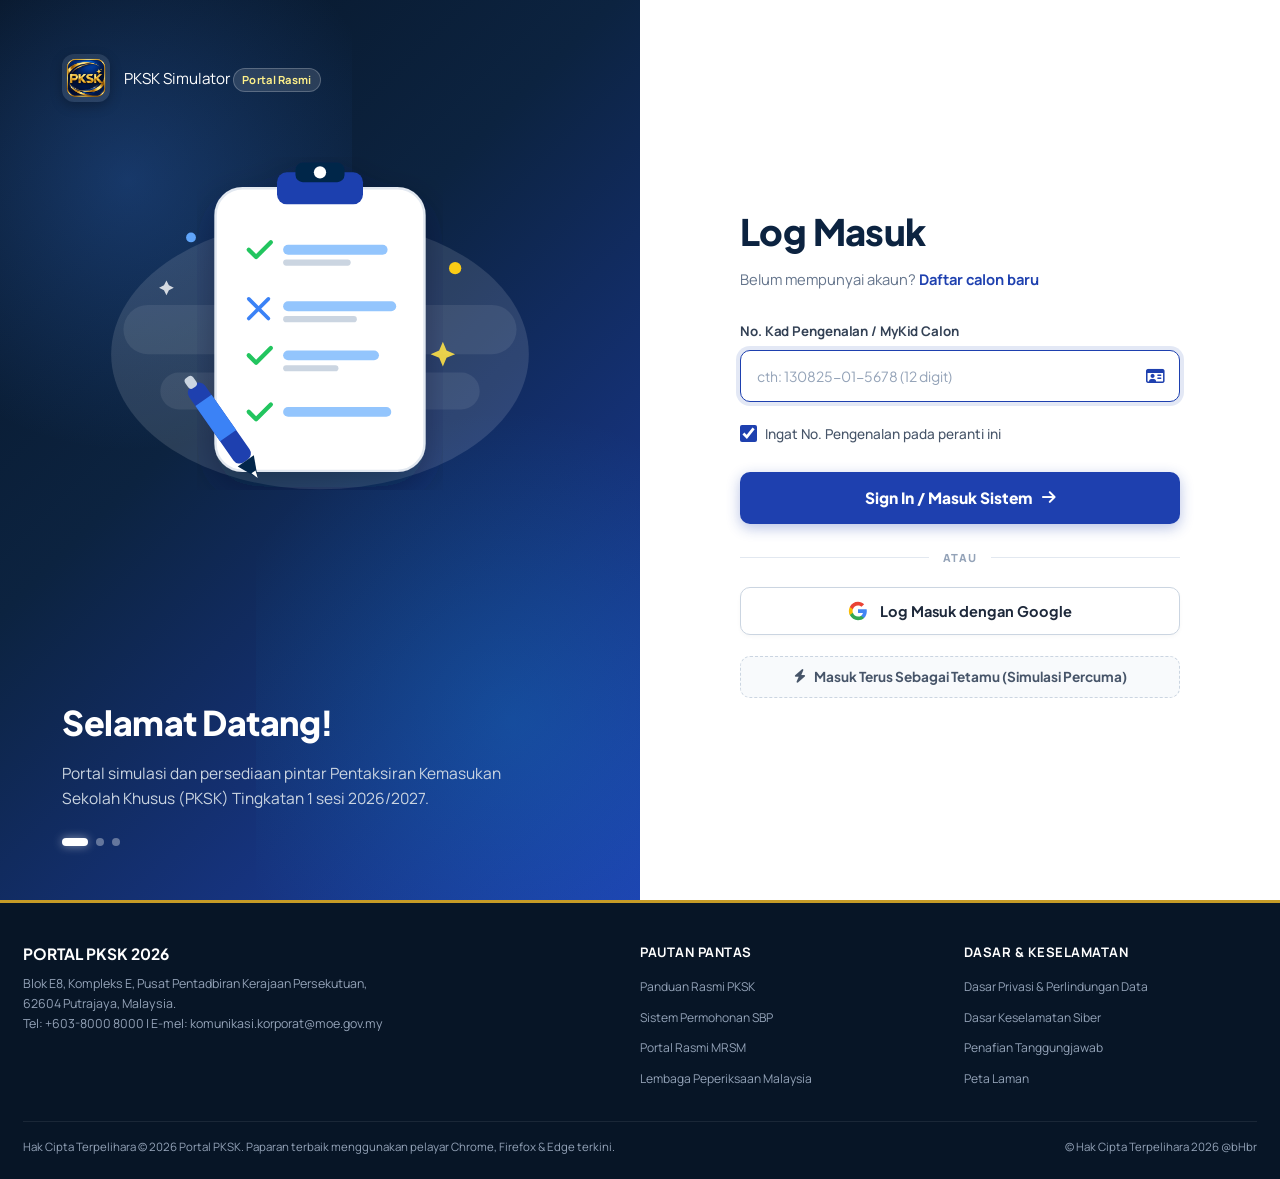
==== commit 1a23fcd4: "feat(ui): buang kata laluan pada log masuk (hanya IC), buang kad pendaftaran dashboard & lencana les" ====
--- a/index.html
+++ b/index.html
@@ -31,10 +31,7 @@
       <div class="portal-topnav-wrap">
         <h2 class="tranz" style="font-family:'Manrope', sans-serif; font-size:14px; color:#ffffff; font-weight:700; margin:0;">Selamat Datang ke PORTAL RASMI PKSK 2026</h2>
         <div style="display:flex; align-items:center; gap:15px;">
-          <!-- License Status Pill -->
-          <div id="licenseStatusBadge" class="license-status-pill unregistered" style="cursor:pointer;" title="Klik untuk Pengaktifan atau Maklumat Lesen PKSK">
-            <i class="fa-solid fa-key"></i> <span id="licenseStatusText">Belum Diaktifkan</span>
-          </div>
+
 
           <form class="searchform" style="display:flex; align-items:center; background:#ffffff; border-radius:3px; padding:2px 5px;">
             <input type="text" placeholder="Carian..." style="border:none; outline:none; padding:4px 8px; font-size:13px; color:#333; width:130px; background:transparent;">
@@ -241,21 +238,12 @@
 
           <form id="formSplitLogin" onsubmit="event.preventDefault(); window.handleSplitLoginSubmit();">
             
-            <!-- Field 1: Username / ID / Email -->
+            <!-- Field 1: No. Kad Pengenalan / MyKid Calon -->
             <div class="split-field-wrap">
-              <label for="splitInputUsername" class="split-label">ID Calon / No. Kad Pengenalan / Emel</label>
+              <label for="splitInputUsername" class="split-label">No. Kad Pengenalan / MyKid Calon</label>
               <div class="split-input-box">
-                <input type="text" id="splitInputUsername" class="split-input" placeholder="cth: 120101-01-1234 atau email@contoh.com" required autocomplete="username">
-                <i class="fa-regular fa-user split-icon"></i>
-              </div>
-            </div>
-
-            <!-- Field 2: Password / Nama Calon -->
-            <div class="split-field-wrap">
-              <label for="splitInputPassword" class="split-label">Nama Penuh Calon / Kata Laluan</label>
-              <div class="split-input-box">
-                <input type="password" id="splitInputPassword" class="split-input" placeholder="Masukkan nama calon atau kata laluan" required autocomplete="current-password">
-                <i class="fa-solid fa-lock split-icon"></i>
+                <input type="text" id="splitInputUsername" class="split-input" placeholder="cth: 130825-01-5678 (12 digit)" required autocomplete="username" maxlength="14" autofocus>
+                <i class="fa-regular fa-id-card split-icon"></i>
               </div>
             </div>
 
@@ -263,9 +251,8 @@
             <div class="split-options-row">
               <label class="split-checkbox-label">
                 <input type="checkbox" id="splitChkRemember" checked>
-                <span>Ingat maklumat saya</span>
+                <span>Ingat No. Pengenalan pada peranti ini</span>
               </label>
-              <a href="#" id="linkForgotPassword" class="split-link-subtle">Lupa kata laluan?</a>
             </div>
 
             <!-- Submit Button (Primary Royal Blue matching Gambar 3) -->
@@ -402,61 +389,7 @@
         </div>
       </section>
 
-      <!-- Right Column: Candidate Profile & System Integrity -->
-      <aside class="kpm-card">
-        <div class="kpm-card-header">
-          <h3 class="kpm-card-title" style="font-size:0.95rem;">
-            <i class="fa-solid fa-address-card" style="color:var(--kpm-gold);"></i>
-            Maklumat Pendaftaran Calon
-          </h3>
-        </div>
-        <div class="kpm-card-body">
-          <div class="kpm-form-group">
-            <label class="kpm-form-label">Nama Penuh Calon:</label>
-            <input type="text" id="inputCandidateName" class="kpm-input" value="" placeholder="cth: MUHAMMAD AMIR BIN ZULKIFLI">
-          </div>
-
-          <div class="kpm-form-group">
-            <label class="kpm-form-label">No. Kad Pengenalan / MyKid:</label>
-            <input type="text" id="inputCandidateIc" class="kpm-input" value="" placeholder="cth: 130825-01-5678">
-          </div>
-
-          <div class="kpm-form-group">
-            <label class="kpm-form-label">Angka Giliran Peperiksaan:</label>
-            <input type="text" id="inputCandidateIndex" class="kpm-input" value="" placeholder="cth: SBP-2026-8892">
-          </div>
-
-          <div class="kpm-form-group">
-            <label class="kpm-form-label">Pilihan Institusi Sasaran:</label>
-            <select id="selectTargetSchool" class="kpm-select">
-              <option value="SBP">Sekolah Berasrama Penuh (SBP)</option>
-              <option value="MRSM">Maktab Rendah Sains MARA (MRSM)</option>
-              <option value="SMKA">Sekolah Menengah Kebangsaan Agama (SMKA)</option>
-              <option value="KV">Kolej Vokasional (KV / TVET)</option>
-              <option value="MTD">Maktab Tentera Diraja (MTD)</option>
-            </select>
-          </div>
-
-          <!-- Quick Stats Chip -->
-          <div style="background-color:var(--bg-surface-subtle); border:1px solid var(--border-subtle); border-radius:var(--radius-md); padding:0.9rem; margin-top:1.25rem;">
-            <div style="font-size:0.75rem; font-weight:700; color:var(--kpm-navy); margin-bottom:0.5rem; text-transform:uppercase;">
-              Statistik Bank Soalan Sistem
-            </div>
-            <div style="display:flex; justify-content:space-between; font-size:0.78rem; margin-bottom:0.25rem;">
-              <span>Jumlah Soalan Aktif:</span>
-              <strong style="color:var(--kpm-navy);">510 Soalan</strong>
-            </div>
-            <div style="display:flex; justify-content:space-between; font-size:0.78rem; margin-bottom:0.25rem;">
-              <span>Rajah WebP Resolusi Tinggi:</span>
-              <strong style="color:var(--kpm-emerald);">46 Rajah</strong>
-            </div>
-            <div style="display:flex; justify-content:space-between; font-size:0.78rem;">
-              <span>Format Skema:</span>
-              <strong style="color:var(--kpm-blue);">100% Standard PKSK</strong>
-            </div>
-          </div>
-        </div>
-      </aside>
+      
 
     </div>
   </main>
--- a/styles.css
+++ b/styles.css
@@ -401,21 +401,18 @@
   flex: 1;
 }
 
-.app-viewport.hidden {
+.hidden,
+[hidden],
+.app-viewport.hidden,
+.split-login-viewport.hidden {
   display: none !important;
 }
 
 /* Dashboard Hero Cards */
 .dashboard-grid {
-  display: grid;
-  grid-template-columns: 2fr 1fr;
-  gap: 1.5rem;
-}
-
-@media (max-width: 992px) {
-  .dashboard-grid {
-    grid-template-columns: 1fr;
-  }
+  display: block;
+  max-width: 1080px;
+  margin: 0 auto;
 }
 
 .kpm-card {
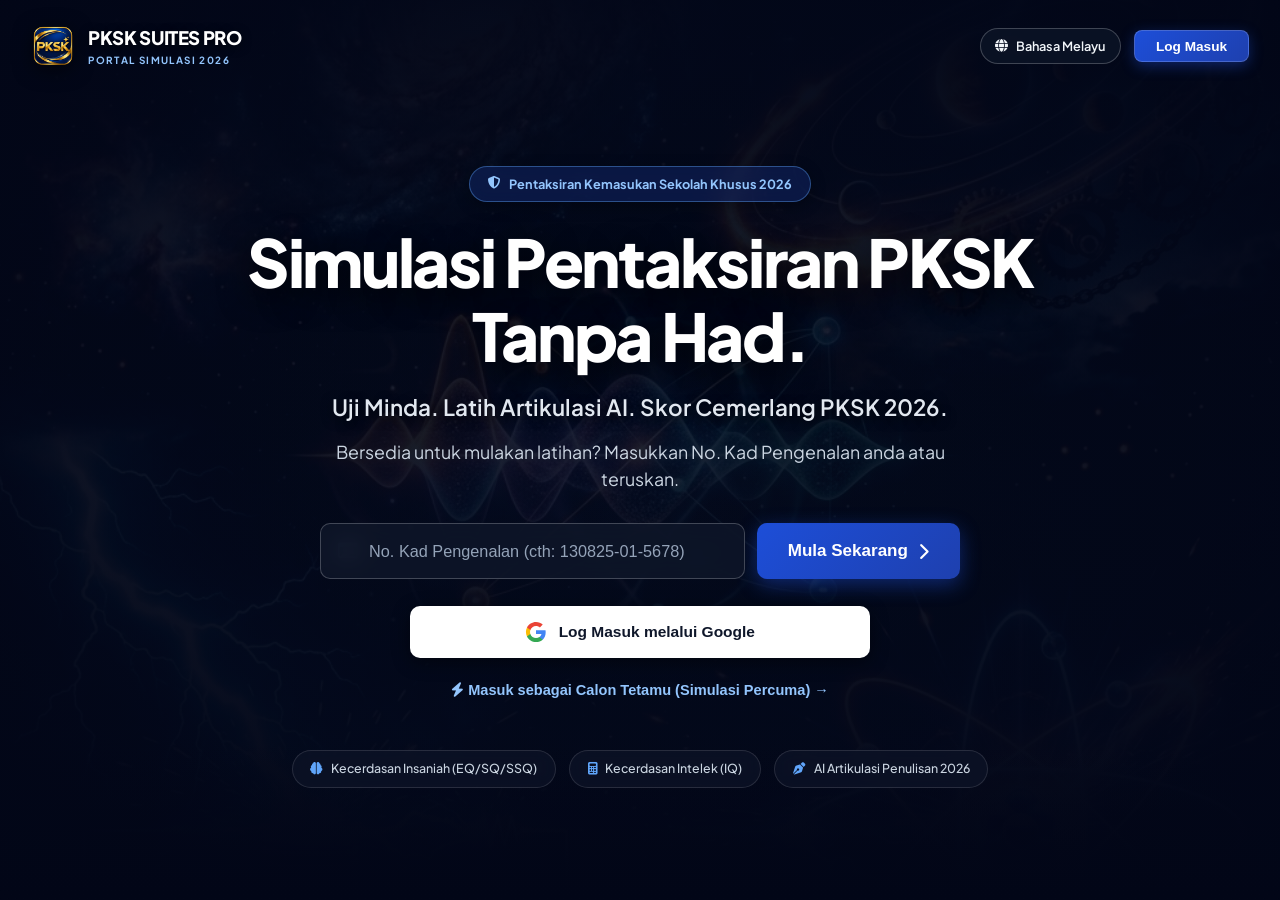
==== commit 61aa08d9: "feat(trial): laksana tempoh percubaan 2 hari, kunci sistem automatik & butang pembelian Telegram @ha" ====
--- a/index.html
+++ b/index.html
@@ -15,18 +15,18 @@
   <link rel="icon" type="image/png" sizes="192x192" href="assets/pksk_icon_192.png">
   <link rel="icon" type="image/png" sizes="64x64" href="assets/pksk_icon_64.png">
   <link rel="icon" type="image/png" href="assets/kpm_favicon.png">
-  <link rel="stylesheet" href="styles.css?v=20260825_1145">
+  <link rel="stylesheet" href="styles.css?v=20260927_1805">
   <link rel="stylesheet" href="https://cdnjs.cloudflare.com/ajax/libs/font-awesome/6.5.1/css/all.min.css">
   <link rel="preconnect" href="https://fonts.googleapis.com">
   <link rel="preconnect" href="https://fonts.gstatic.com" crossorigin>
   <link href="https://fonts.googleapis.com/css2?family=Manrope:wght@400;500;600;700;800&display=swap" rel="stylesheet">
 </head>
-<body>
+<body class="in-login-mode">
 
     <!-- =========================================================================
        1. MOE EXACT DOM CLONE HEADER
        ========================================================================= -->
-  <header id="acc-page-wrap">
+  <header id="acc-page-wrap" style="display: none;">
     <div id="topnav" style="background-color:#0d355c; width:100%; border-bottom:1px solid #0a2b4b;">
       <div class="portal-topnav-wrap">
         <h2 class="tranz" style="font-family:'Manrope', sans-serif; font-size:14px; color:#ffffff; font-weight:700; margin:0;">Selamat Datang ke PORTAL RASMI PKSK 2026</h2>
@@ -78,6 +78,9 @@
               <span id="dispLiveTimer" style="font-family:'JetBrains Mono', 'Manrope', monospace; font-size:19px; font-weight:800; color:#1e40af; letter-spacing:1px;">90:00</span>
             </div>
           </div>
+          <button id="licenseStatusBadge" class="license-status-pill" type="button" title="Status Lesen & Tempoh Percubaan" style="cursor:pointer; display:inline-flex; align-items:center; gap:6px; padding:6px 12px; border-radius:20px; font-size:12px; font-weight:700; border:1px solid #7dd3fc; background:#e0f2fe; color:#0369a1; transition:all 0.2s ease;">
+            <span id="licenseStatusText"><i class="fa-solid fa-clock"></i> Percubaan Percuma</span>
+          </button>
           <div id="userAvatarContainer" title="Akaun & Pengesahan PKSK" style="width:46px; height:46px; min-width:46px; border-radius:50%; background:#f0f9ff; border:2px solid #0284c7; display:flex; align-items:center; justify-content:center; color:#0369a1; font-size:20px; box-shadow:0 2px 4px rgba(0,0,0,0.06); overflow:hidden; cursor:pointer;">
             <i class="fa-solid fa-user" id="userAvatarDefaultIcon"></i>
           </div>
@@ -89,7 +92,7 @@
   </header>
 
   <!-- Navigation Menu (Persistent Sticky Header) -->
-  <nav id="navigation" class="kpm-nav-strip" style="background-color:#02264a; width:100%; border-bottom:3px solid #0d355c; position:-webkit-sticky; position:sticky; top:0; z-index:9999; box-shadow:0 4px 14px rgba(0,0,0,0.22); touch-action:pan-x;">
+  <nav id="navigation" class="kpm-nav-strip" style="display: none; background-color:#02264a; width:100%; border-bottom:3px solid #0d355c; position:-webkit-sticky; position:sticky; top:0; z-index:9999; box-shadow:0 4px 14px rgba(0,0,0,0.22); touch-action:pan-x;">
       <div style="max-width:1140px; margin:0 auto; padding:0 15px;">
         <ul id="main-nav" style="list-style:none; margin:0; padding:0; display:flex; width:100%; align-items:center;">
           <li style="flex:1; border-right:1px solid #1e3a5f; position:relative;">
@@ -128,174 +131,226 @@
   <!-- =========================================================================
        0. VIEW 0: SPLIT-SCREEN CORPORATE LOGIN VIEW (MATCHING GAMBAR 3)
        ========================================================================= -->
-  <main id="loginView" class="split-login-viewport">
-    <div class="split-login-container">
-      
-      <!-- LEFT PANEL: Corporate Blue Brand & Illustration -->
-      <div class="split-login-hero">
-        <div class="split-hero-content">
-          
-          <!-- Brand Header -->
-          <div class="split-brand-header">
-            <img src="assets/pksk_icon_official.png" alt="PKSK Icon" class="split-brand-logo">
-            <div class="split-brand-title-wrap">
-              <span class="split-brand-name">PKSK Simulator</span>
-              <span class="split-brand-badge">Portal Rasmi</span>
-            </div>
-          </div>
-
-          <!-- Hero Illustration matching Gambar 3 -->
-          <div class="split-hero-illustration">
-            <svg class="illustration-svg" viewBox="0 0 420 320" fill="none" xmlns="http://www.w3.org/2000/svg">
-              <!-- Background glowing shapes & clouds -->
-              <ellipse cx="210" cy="180" rx="170" ry="110" fill="rgba(255, 255, 255, 0.12)" />
-              <rect x="50" y="140" width="320" height="40" rx="20" fill="rgba(255, 255, 255, 0.08)" />
-              <rect x="80" y="195" width="260" height="30" rx="15" fill="rgba(255, 255, 255, 0.08)" />
-              
-              <!-- Clipboard Main Body -->
-              <g filter="url(#dropShadow)">
-                <rect x="125" y="45" width="170" height="230" rx="22" fill="#ffffff" />
-                <rect x="125" y="45" width="170" height="230" rx="22" stroke="#e2e8f0" stroke-width="2" />
-                
-                <!-- Clipboard Header Clip -->
-                <rect x="175" y="32" width="70" height="26" rx="8" fill="#1e40af" />
-                <rect x="190" y="24" width="40" height="16" rx="6" fill="#02264a" />
-                <circle cx="210" cy="32" r="5" fill="#ffffff" />
-
-                <!-- Checklist Items inside Clipboard (exactly like Gambar 3) -->
-                <!-- Item 1: Check -->
-                <path d="M152 95L158 101L170 89" stroke="#22c55e" stroke-width="3.5" stroke-linecap="round" stroke-linejoin="round"/>
-                <rect x="180" y="91" width="85" height="8" rx="4" fill="#93c5fd" />
-                <rect x="180" y="103" width="55" height="5" rx="2.5" fill="#cbd5e1" />
-
-                <!-- Item 2: Cross/Review -->
-                <path d="M152 135L168 151M168 135L152 151" stroke="#3b82f6" stroke-width="3" stroke-linecap="round"/>
-                <rect x="180" y="137" width="92" height="8" rx="4" fill="#93c5fd" />
-                <rect x="180" y="149" width="60" height="5" rx="2.5" fill="#cbd5e1" />
-
-                <!-- Item 3: Check -->
-                <path d="M152 181L158 187L170 175" stroke="#22c55e" stroke-width="3.5" stroke-linecap="round" stroke-linejoin="round"/>
-                <rect x="180" y="177" width="78" height="8" rx="4" fill="#93c5fd" />
-                <rect x="180" y="189" width="45" height="5" rx="2.5" fill="#cbd5e1" />
-
-                <!-- Item 4: Check -->
-                <path d="M152 227L158 233L170 221" stroke="#22c55e" stroke-width="3.5" stroke-linecap="round" stroke-linejoin="round"/>
-                <rect x="180" y="223" width="88" height="8" rx="4" fill="#93c5fd" />
-              </g>
-
-              <!-- Stylized Pen on the left (matching Gambar 3) -->
-              <g transform="translate(100, 210) rotate(-35)">
-                <rect x="0" y="0" width="16" height="75" rx="6" fill="#1e40af" />
-                <rect x="0" y="15" width="16" height="35" fill="#3b82f6" />
-                <path d="M0 75L8 92L16 75Z" fill="#02264a" />
-                <path d="M6 86L8 92L10 86Z" fill="#ffffff" />
-                <rect x="4" y="-8" width="8" height="10" rx="3" fill="#cbd5e1" />
-              </g>
-
-              <!-- Floating Sparkle Stars / Dots -->
-              <circle cx="105" cy="85" r="4" fill="#60a5fa" />
-              <circle cx="320" cy="110" r="5" fill="#facc15" />
-              <path d="M310 170L313 177L320 180L313 183L310 190L307 183L300 180L307 177Z" fill="#fde047" opacity="0.9"/>
-              <path d="M85 120L87 124L91 126L87 128L85 132L83 128L79 126L83 124Z" fill="#ffffff" opacity="0.8"/>
-
-              <defs>
-                <filter id="dropShadow" x="110" y="20" width="200" height="270" filterUnits="userSpaceOnUse">
-                  <feDropShadow dx="0" dy="12" stdDeviation="15" flood-color="#021a36" flood-opacity="0.35"/>
-                </filter>
-              </defs>
-            </svg>
-          </div>
-
-          <!-- Hero Text -->
-          <div class="split-hero-text">
-            <h2 class="split-hero-title">Selamat Datang!</h2>
-            <p class="split-hero-desc">
-              Portal simulasi dan persediaan pintar Pentaksiran Kemasukan Sekolah Khusus (PKSK) Tingkatan 1 sesi 2026/2027.
-            </p>
-            <div class="split-carousel-dots">
-              <span class="dot active"></span>
-              <span class="dot"></span>
-              <span class="dot"></span>
-            </div>
-          </div>
-
-        </div>
-      </div>
-
-      <!-- RIGHT PANEL: Clean White Login Form -->
-      <div class="split-login-form-panel">
-        <div class="split-form-inner">
-          
-          <div class="split-form-header">
-            <h1 class="split-login-heading">Log Masuk</h1>
-            <p class="split-login-subheading">
-              Belum mempunyai akaun? <a href="#" id="linkCreateAccount" class="split-link-highlight">Daftar calon baru</a>
-            </p>
-          </div>
-
-          <!-- Status Banner if Already Logged In -->
-          <div id="loginStatusBanner" class="login-status-notice" style="display:none;"></div>
-
-          <form id="formSplitLogin" onsubmit="event.preventDefault(); window.handleSplitLoginSubmit();">
-            
-            <!-- Field 1: No. Kad Pengenalan / MyKid Calon -->
-            <div class="split-field-wrap">
-              <label for="splitInputUsername" class="split-label">No. Kad Pengenalan / MyKid Calon</label>
-              <div class="split-input-box">
-                <input type="text" id="splitInputUsername" class="split-input" placeholder="cth: 130825-01-5678 (12 digit)" required autocomplete="username" maxlength="14" autofocus>
-                <i class="fa-regular fa-id-card split-icon"></i>
-              </div>
-            </div>
-
-            <!-- Options Row -->
-            <div class="split-options-row">
-              <label class="split-checkbox-label">
-                <input type="checkbox" id="splitChkRemember" checked>
-                <span>Ingat No. Pengenalan pada peranti ini</span>
-              </label>
-            </div>
-
-            <!-- Submit Button (Primary Royal Blue matching Gambar 3) -->
-            <button type="submit" id="btnSplitSignIn" class="btn-split-primary">
-              <span>Sign In / Masuk Sistem</span>
-              <i class="fa-solid fa-arrow-right"></i>
+  <main id="loginView" class="physflix-login-viewport">
+    <!-- Cinematic Ambient Background with Netflix/PhysFlix overlays -->
+    <div class="physflix-bg-layer">
+      <div class="physflix-bg-image" style="background-image: url('assets/physflix_hero_bg.jpg'), url('assets/login_bg_corporate.png');"></div>
+      <div class="physflix-bg-gradient-tb"></div>
+      <div class="physflix-bg-vignette"></div>
+      <div class="physflix-bg-gradient-bottom"></div>
+    </div>
+
+    <!-- Floating Top Header (Transparent, Logo Left, Globe + Toggle Right) -->
+    <header class="physflix-header">
+      <div class="physflix-header-container">
+        <div class="physflix-brand-wrap">
+          <img src="assets/pksk_icon_official.png" alt="PKSK Suites Pro" class="physflix-brand-logo">
+          <div class="physflix-brand-text">
+            <span class="physflix-brand-title">PKSK SUITES PRO</span>
+            <span class="physflix-brand-badge">PORTAL SIMULASI 2026</span>
+          </div>
+        </div>
+
+        <div class="physflix-header-actions">
+          <div class="physflix-lang-pill" title="Bahasa Sistem">
+            <i class="fa-solid fa-globe"></i>
+            <span>Bahasa Melayu</span>
+          </div>
+          <button type="button" id="btnPhysflixHeaderToggle" class="physflix-btn-header-login">
+            <span>Log Masuk</span>
+          </button>
+        </div>
+      </div>
+    </header>
+
+    <!-- Main Content Area: Toggles between Landing Hero and Card -->
+    <div class="physflix-main-content">
+
+      <!-- ================= STATE A: LANDING HERO (!showLoginForm) ================= -->
+      <section id="physflixHeroSection" class="physflix-hero-section">
+        <div class="physflix-hero-inner">
+          <span class="physflix-hero-pill-tag">
+            <i class="fa-solid fa-shield-halved"></i> Pentaksiran Kemasukan Sekolah Khusus 2026
+          </span>
+
+          <h1 class="physflix-hero-title">
+            Simulasi Pentaksiran PKSK <br class="hidden-mobile">Tanpa Had.
+          </h1>
+
+          <p class="physflix-hero-subtitle">
+            Uji Minda. Latih Artikulasi AI. Skor Cemerlang PKSK 2026.
+          </p>
+
+          <p class="physflix-hero-prompt">
+            Bersedia untuk mulakan latihan? Masukkan No. Kad Pengenalan anda atau teruskan.
+          </p>
+
+          <!-- Direct IC input + CTA row (Netflix/PhysFlix Hero CTA pattern) -->
+          <form id="physflixHeroForm" class="physflix-hero-form" onsubmit="event.preventDefault();">
+            <div class="physflix-hero-input-wrap">
+              <i class="fa-regular fa-id-card physflix-hero-input-icon"></i>
+              <input 
+                type="text" 
+                id="heroInputIc" 
+                class="physflix-hero-input" 
+                placeholder="No. Kad Pengenalan (cth: 130825-01-5678)" 
+                maxlength="14" 
+                autocomplete="username"
+              >
+            </div>
+            <button type="button" id="btnHeroSubmit" class="physflix-btn-hero-cta">
+              <span>Mula Sekarang</span>
+              <i class="fa-solid fa-chevron-right"></i>
             </button>
-
-            <!-- Divider -->
-            <div class="split-divider">
-              <span>ATAU</span>
-            </div>
-
-            <!-- Google OAuth Direct Button -->
-            <button type="button" id="btnLoginViewGoogle" class="btn-split-google">
-              <svg width="20" height="20" viewBox="0 0 24 24" style="flex-shrink:0;">
+          </form>
+
+          <div class="physflix-hero-alt-actions">
+            <!-- Google Login Direct Button -->
+            <button type="button" id="btnHeroGoogleSignIn" class="physflix-btn-hero-google">
+              <svg width="22" height="22" viewBox="0 0 24 24" class="physflix-google-icon">
                 <path fill="#4285F4" d="M22.56 12.25c0-.78-.07-1.53-.2-2.25H12v4.26h5.92c-.26 1.37-1.04 2.53-2.21 3.31v2.77h3.57c2.08-1.92 3.28-4.74 3.28-8.09z"/>
                 <path fill="#34A853" d="M12 23c2.97 0 5.46-.98 7.28-2.66l-3.57-2.77c-.98.66-2.23 1.06-3.71 1.06-2.86 0-5.29-1.93-6.16-4.53H2.18v2.84C3.99 20.53 7.7 23 12 23z"/>
                 <path fill="#FBBC05" d="M5.84 14.09c-.22-.66-.35-1.36-.35-2.09s.13-1.43.35-2.09V7.06H2.18C1.43 8.55 1 10.22 1 12s.43 3.45 1.18 4.94l2.85-2.22.81-.63z"/>
                 <path fill="#EA4335" d="M12 5.38c1.62 0 3.06.56 4.21 1.64l3.15-3.15C17.45 2.09 14.97 1 12 1 7.7 1 3.99 3.47 2.18 7.06l3.66 2.84c.87-2.6 3.3-4.52 6.16-4.52z"/>
               </svg>
-              <span>Log Masuk dengan Google</span>
+              <span>Log Masuk melalui Google</span>
             </button>
 
-            <!-- Direct Guest Action -->
-            <div class="split-guest-footer">
-              <button type="button" id="btnLoginViewGuestEnter" class="btn-split-guest">
-                <i class="fa-solid fa-bolt"></i> Masuk Terus Sebagai Tetamu (Simulasi Percuma)
-              </button>
-            </div>
-
+            <!-- Guest Link -->
+            <button type="button" id="btnHeroGuestEnter" class="physflix-link-hero-guest">
+              <i class="fa-solid fa-bolt"></i> Masuk sebagai Calon Tetamu (Simulasi Percuma) &rarr;
+            </button>
+          </div>
+
+          <div class="physflix-hero-features-bar">
+            <div class="physflix-feature-badge">
+              <i class="fa-solid fa-brain"></i> Kecerdasan Insaniah (EQ/SQ/SSQ)
+            </div>
+            <div class="physflix-feature-badge">
+              <i class="fa-solid fa-calculator"></i> Kecerdasan Intelek (IQ)
+            </div>
+            <div class="physflix-feature-badge">
+              <i class="fa-solid fa-pen-nib"></i> AI Artikulasi Penulisan 2026
+            </div>
+          </div>
+        </div>
+      </section>
+
+      <!-- ================= STATE B: SIGN-IN CARD OVERLAY (showLoginForm) ================= -->
+      <section id="physflixCardSection" class="physflix-card-section hidden">
+        <div class="physflix-card-box">
+          <div class="physflix-card-header">
+            <h2 class="physflix-card-title">Log Masuk</h2>
+            <p class="physflix-card-desc">Sila masukkan maklumat pengenalan calon untuk meneruskan sesi simulasi.</p>
+          </div>
+
+          <!-- Session Active Banner (if user already logged in) -->
+          <div id="loginStatusBanner" class="physflix-session-banner" style="display:none;"></div>
+
+          <form id="physflixCardForm" class="physflix-card-form" onsubmit="event.preventDefault();">
+            <!-- Netflix/PhysFlix Floating Label Input Group -->
+            <div class="physflix-floating-group">
+              <input 
+                type="text" 
+                id="physflixInputIc" 
+                class="physflix-floating-input" 
+                placeholder=" " 
+                maxlength="14" 
+                required 
+                autocomplete="username"
+              >
+              <label for="physflixInputIc" class="physflix-floating-label">No. Kad Pengenalan / MyKid Calon</label>
+              <i class="fa-regular fa-id-card physflix-input-floating-icon"></i>
+            </div>
+
+            <!-- Options Row (Remember device) -->
+            <div class="physflix-card-options">
+              <label class="physflix-checkbox-wrap">
+                <input type="checkbox" id="physflixChkRemember" checked>
+                <span>Ingat No. Pengenalan pada peranti ini</span>
+              </label>
+            </div>
+
+            <!-- Submit Button (Primary) -->
+            <button type="submit" id="btnPhysflixCardSubmit" class="physflix-btn-card-submit">
+              <span>Log Masuk</span>
+            </button>
           </form>
 
-        </div>
-      </div>
-
-    </div>
+          <!-- Divider "ATAU" -->
+          <div class="physflix-card-divider">
+            <span>ATAU</span>
+          </div>
+
+          <!-- Google Login Button -->
+          <button type="button" id="btnPhysflixCardGoogle" class="physflix-btn-card-google">
+            <svg width="20" height="20" viewBox="0 0 24 24" class="physflix-google-icon">
+              <path fill="#4285F4" d="M22.56 12.25c0-.78-.07-1.53-.2-2.25H12v4.26h5.92c-.26 1.37-1.04 2.53-2.21 3.31v2.77h3.57c2.08-1.92 3.28-4.74 3.28-8.09z"/>
+              <path fill="#34A853" d="M12 23c2.97 0 5.46-.98 7.28-2.66l-3.57-2.77c-.98.66-2.23 1.06-3.71 1.06-2.86 0-5.29-1.93-6.16-4.53H2.18v2.84C3.99 20.53 7.7 23 12 23z"/>
+              <path fill="#FBBC05" d="M5.84 14.09c-.22-.66-.35-1.36-.35-2.09s.13-1.43.35-2.09V7.06H2.18C1.43 8.55 1 10.22 1 12s.43 3.45 1.18 4.94l2.85-2.22.81-.63z"/>
+              <path fill="#EA4335" d="M12 5.38c1.62 0 3.06.56 4.21 1.64l3.15-3.15C17.45 2.09 14.97 1 12 1 7.7 1 3.99 3.47 2.18 7.06l3.66 2.84c.87-2.6 3.3-4.52 6.16-4.52z"/>
+            </svg>
+            <span>Teruskan dengan Google</span>
+          </button>
+
+          <!-- Guest Button -->
+          <button type="button" id="btnPhysflixCardGuest" class="physflix-btn-card-guest">
+            <i class="fa-solid fa-bolt"></i>
+            <span>Masuk Percubaan 2 Hari (Calon Baharu)</span>
+          </button>
+
+          <!-- Telegram Purchase Button on Login Card -->
+          <div style="margin-top:1rem; text-align:center;">
+            <a href="https://t.me/halimroslan" target="_blank" rel="noopener noreferrer" style="display:flex; align-items:center; justify-content:center; gap:8px; color:#38bdf8; font-size:0.85rem; font-weight:700; text-decoration:none; padding:10px 14px; border-radius:8px; background:rgba(34,158,217,0.12); border:1px solid rgba(56,189,248,0.3); transition:all 0.2s ease;">
+              <i class="fa-brands fa-telegram" style="font-size:1.15rem; color:#229ED9;"></i> Beli Kunci Lesen (Telegram @halimroslan)
+            </a>
+          </div>
+
+          <!-- Back to Hero Link -->
+          <div class="physflix-card-back-wrap">
+            <button type="button" id="btnPhysflixBackToHero" class="physflix-link-back">
+              <i class="fa-solid fa-arrow-left"></i> Kembali ke Laman Utama
+            </button>
+          </div>
+
+          <!-- Bottom Security Note -->
+          <p class="physflix-card-security-note">
+            Halaman ini dilindungi oleh Pengesahan PKSK & Enjin Penilaian Artikulasi AI untuk integriti pentaksiran anda.
+          </p>
+        </div>
+      </section>
+
+    </div>
+
+    <!-- Bottom ambient gradient -->
+    <div class="physflix-bottom-ambient"></div>
   </main>
 
   <!-- =========================================================================
        5. VIEW 1: CANDIDATE DASHBOARD & EXAM CONFIGURATION
        ========================================================================= -->
-  <main id="dashboardView" class="app-viewport">
+  <main id="dashboardView" class="app-viewport hidden">
+    <!-- Trial / License Status Notification Banner -->
+    <div id="trialStatusBanner" class="trial-status-banner" style="display:none;">
+      <div class="trial-banner-left">
+        <div class="trial-banner-icon" id="trialBannerIcon">
+          <i class="fa-solid fa-clock-rotate-left"></i>
+        </div>
+        <div class="trial-banner-text">
+          <div class="trial-banner-title" id="trialBannerTitle">Mod Percubaan 2 Hari Aktif</div>
+          <div class="trial-banner-desc" id="trialBannerSubtitle">Baki masa percubaan percuma: 48 Jam. Akses penuh simulasi dibuka.</div>
+        </div>
+      </div>
+      <div class="trial-banner-actions">
+        <a href="https://t.me/halimroslan" target="_blank" rel="noopener noreferrer" class="btn-trial-telegram" id="btnTrialBannerTelegram">
+          <i class="fa-brands fa-telegram"></i> Beli Kunci (@halimroslan)
+        </a>
+        <button type="button" id="btnTrialBannerEnterKey" class="btn-trial-enter-key">
+          <i class="fa-solid fa-key"></i> Masukkan No. Key
+        </button>
+      </div>
+    </div>
+
     <div class="dashboard-grid">
       
       <!-- Left Column: Mode Selection & Quick Start -->
@@ -1016,6 +1071,16 @@
       </div>
 
       <div class="activation-body">
+        <!-- Notis Kunci Tempoh Percubaan Tamat (Dipaparkan apabila trial tamat 48 jam) -->
+        <div id="trialLockNotice" class="trial-lock-card" style="display:none;">
+          <div class="trial-lock-badge">
+            <i class="fa-solid fa-lock"></i> TEMPOH PERCUBAAN 2 HARI TELAH TAMAT
+          </div>
+          <p class="trial-lock-msg">
+            Akses percubaan percuma anda telah luput. Sistem kini dikunci. Sila masukkan <strong>No. Kunci Lesen (16-digit)</strong> yang sah atau buat pembelian kunci lesen melalui Telegram di bawah.
+          </p>
+        </div>
+
         <!-- Pilihan 1: Log Masuk & Daftar Guna Gmail (Supabase Google OAuth) -->
         <button id="btnGoogleSignIn" class="btn-google-auth" type="button">
           <svg width="20" height="20" viewBox="0 0 24 24">
@@ -1055,11 +1120,17 @@
             <i class="fa-solid fa-lock-open"></i> Sahkan & Aktifkan Akses Sekarang
           </button>
           
-          <div style="display:flex; justify-content:space-between; align-items:center; gap:0.5rem; margin-top:0.5rem;">
-            <a href="https://wa.me/60123456789?text=Hai,%20saya%20berminat%20untuk%20membeli%20Kunci%20Lesen%20PKSK%20Simulator" target="_blank" class="btn-kpm btn-kpm-gold" style="flex:1; justify-content:center; font-size:0.82rem; padding:0.5rem; text-decoration:none;">
-              <i class="fa-brands fa-whatsapp"></i> Dapatkan Kunci Lesen
-            </a>
-            <button id="btnCloseActivationModal" class="btn-kpm btn-kpm-outline" style="font-size:0.82rem; padding:0.5rem 1rem;">
+          <!-- Butang Pembelian Kunci Lesen Terus ke Telegram @halimroslan -->
+          <a href="https://t.me/halimroslan" target="_blank" rel="noopener noreferrer" id="btnBuyLicenseTelegram" class="btn-telegram-buy">
+            <i class="fa-brands fa-telegram"></i>
+            <div class="btn-telegram-inner-text">
+              <span class="btn-telegram-main">Beli Kunci Lesen (Telegram @halimroslan)</span>
+              <span class="btn-telegram-sub">Hubungi Pembangun Langsung • Aktif Segera (6 Bulan Penuh)</span>
+            </div>
+          </a>
+
+          <div style="display:flex; justify-content:center; margin-top:0.25rem;">
+            <button id="btnCloseActivationModal" class="btn-kpm btn-kpm-outline" style="font-size:0.82rem; padding:0.5rem 1.5rem; width:100%;">
               Tutup
             </button>
           </div>
@@ -1135,5 +1206,7 @@
       });
     }
   </script>
+
+
 </body>
 </html>
--- a/styles.css
+++ b/styles.css
@@ -2364,6 +2364,10 @@
    MODERN SPLIT-SCREEN LOGIN VIEW (Gaya Gambar 3 - Enterprise / PKSK Corporate)
    ========================================================================== */
 
+body.in-login-mode > *:not(#loginView) {
+  display: none !important;
+}
+
 body.in-login-mode {
   background: #ffffff !important;
   min-height: 100vh;
@@ -2847,3 +2851,1108 @@
     font-size: 1.95rem;
   }
 }
+
+
+/* ==========================================================================
+   PHYSFLIX DUAL-STATE CINEMATIC LOGIN UX (physflix.vercel.com Style)
+   ========================================================================== */
+
+body.in-login-mode {
+  background: #020617 !important;
+  color: #ffffff;
+  overflow-x: hidden;
+}
+
+body.in-login-mode .kpm-footer,
+body.in-login-mode #acc-page-wrap,
+body.in-login-mode #navigation {
+  display: none !important;
+}
+
+.physflix-login-viewport {
+  position: relative;
+  min-height: 100vh;
+  width: 100%;
+  background: #020617;
+  color: #ffffff;
+  overflow-x: hidden;
+  overflow-y: auto;
+  display: flex;
+  flex-direction: column;
+  font-family: var(--font-main, 'Plus Jakarta Sans', system-ui, -apple-system, sans-serif);
+}
+
+/* Background Layers */
+.physflix-bg-layer {
+  position: absolute;
+  inset: 0;
+  z-index: 0;
+  pointer-events: none;
+  overflow: hidden;
+}
+
+.physflix-bg-image {
+  position: absolute;
+  inset: 0;
+  background-size: cover;
+  background-position: center center;
+  opacity: 0.38;
+  filter: brightness(0.65) contrast(1.15) saturate(1.1);
+  transform: scale(1.03);
+  transition: transform 10s ease-out;
+}
+
+.physflix-bg-gradient-tb {
+  position: absolute;
+  inset: 0;
+  background: linear-gradient(180deg, rgba(2, 6, 23, 0.88) 0%, rgba(2, 6, 23, 0.4) 35%, rgba(2, 6, 23, 0.95) 100%);
+}
+
+.physflix-bg-vignette {
+  position: absolute;
+  inset: 0;
+  background: radial-gradient(ellipse at center, rgba(14, 38, 70, 0.15) 0%, rgba(2, 6, 23, 0.92) 100%);
+}
+
+.physflix-bg-gradient-bottom {
+  position: absolute;
+  bottom: 0;
+  left: 0;
+  width: 100%;
+  height: 160px;
+  background: linear-gradient(to top, #020617 0%, transparent 100%);
+}
+
+/* Floating Header */
+.physflix-header {
+  position: relative;
+  z-index: 20;
+  width: 100%;
+  padding: 1.5rem 2rem;
+}
+
+@media (max-width: 640px) {
+  .physflix-header {
+    padding: 1.2rem 1.25rem;
+  }
+}
+
+.physflix-header-container {
+  max-width: 1240px;
+  margin: 0 auto;
+  display: flex;
+  justify-content: space-between;
+  align-items: center;
+}
+
+.physflix-brand-wrap {
+  display: flex;
+  align-items: center;
+  gap: 0.85rem;
+  user-select: none;
+}
+
+.physflix-brand-logo {
+  height: 44px;
+  width: auto;
+  object-fit: contain;
+  filter: drop-shadow(0 4px 10px rgba(0, 0, 0, 0.6));
+}
+
+@media (max-width: 640px) {
+  .physflix-brand-logo {
+    height: 36px;
+  }
+}
+
+.physflix-brand-text {
+  display: flex;
+  flex-direction: column;
+}
+
+.physflix-brand-title {
+  font-size: 1.2rem;
+  font-weight: 900;
+  letter-spacing: -0.02em;
+  color: #ffffff;
+  text-shadow: 0 2px 10px rgba(0, 0, 0, 0.7);
+}
+
+.physflix-brand-badge {
+  font-size: 0.64rem;
+  font-weight: 700;
+  letter-spacing: 0.14em;
+  color: #93c5fd;
+  text-transform: uppercase;
+}
+
+.physflix-header-actions {
+  display: flex;
+  align-items: center;
+  gap: 0.85rem;
+}
+
+.physflix-lang-pill {
+  display: inline-flex;
+  align-items: center;
+  gap: 0.5rem;
+  padding: 0.45rem 0.95rem;
+  background: rgba(15, 23, 42, 0.65);
+  border: 1px solid rgba(255, 255, 255, 0.22);
+  border-radius: 9999px;
+  font-size: 0.82rem;
+  font-weight: 600;
+  color: #f1f5f9;
+  backdrop-filter: blur(8px);
+  user-select: none;
+}
+
+@media (max-width: 640px) {
+  .physflix-lang-pill {
+    display: none;
+  }
+}
+
+.physflix-btn-header-login {
+  display: inline-flex;
+  align-items: center;
+  justify-content: center;
+  padding: 0.5rem 1.35rem;
+  background: linear-gradient(135deg, #1d4ed8 0%, #1e40af 100%);
+  color: #ffffff;
+  border: 1px solid rgba(255, 255, 255, 0.18);
+  border-radius: 8px;
+  font-size: 0.88rem;
+  font-weight: 700;
+  cursor: pointer;
+  transition: all 0.2s cubic-bezier(0.4, 0, 0.2, 1);
+  box-shadow: 0 4px 14px rgba(29, 78, 216, 0.4);
+}
+
+.physflix-btn-header-login:hover {
+  background: linear-gradient(135deg, #2563eb 0%, #1d4ed8 100%);
+  box-shadow: 0 6px 20px rgba(37, 99, 235, 0.55);
+  transform: translateY(-1px);
+}
+
+.physflix-btn-header-login.physflix-btn-secondary {
+  background: rgba(255, 255, 255, 0.12);
+  border-color: rgba(255, 255, 255, 0.25);
+  box-shadow: none;
+}
+
+.physflix-btn-header-login.physflix-btn-secondary:hover {
+  background: rgba(255, 255, 255, 0.22);
+}
+
+/* Main Content Wrapper */
+.physflix-main-content {
+  position: relative;
+  z-index: 10;
+  flex: 1;
+  display: flex;
+  flex-direction: column;
+  align-items: center;
+  justify-content: center;
+  padding: 2rem 1.5rem 4.5rem 1.5rem;
+  width: 100%;
+}
+
+/* ================= STATE A: LANDING HERO ================= */
+.physflix-hero-section {
+  width: 100%;
+  max-width: 920px;
+  text-align: center;
+  margin: auto 0;
+  animation: physflixFadeInZoom 0.45s ease-out forwards;
+}
+
+.physflix-hero-inner {
+  display: flex;
+  flex-direction: column;
+  align-items: center;
+}
+
+.physflix-hero-pill-tag {
+  display: inline-flex;
+  align-items: center;
+  gap: 0.55rem;
+  padding: 0.45rem 1.15rem;
+  background: rgba(30, 64, 175, 0.28);
+  border: 1px solid rgba(96, 165, 250, 0.4);
+  border-radius: 9999px;
+  font-size: 0.82rem;
+  font-weight: 700;
+  color: #93c5fd;
+  margin-bottom: 1.5rem;
+  backdrop-filter: blur(10px);
+  box-shadow: 0 4px 15px rgba(0, 0, 0, 0.3);
+}
+
+.physflix-hero-title {
+  font-size: clamp(2.35rem, 5.8vw, 4.25rem);
+  font-weight: 900;
+  line-height: 1.12;
+  letter-spacing: -0.035em;
+  color: #ffffff;
+  margin: 0 0 1.1rem 0;
+  text-shadow: 0 8px 32px rgba(0, 0, 0, 0.8);
+}
+
+.physflix-hero-subtitle {
+  font-size: clamp(1.1rem, 2.2vw, 1.45rem);
+  font-weight: 600;
+  color: #e2e8f0;
+  margin: 0 0 0.85rem 0;
+  text-shadow: 0 3px 12px rgba(0, 0, 0, 0.7);
+}
+
+.physflix-hero-prompt {
+  font-size: clamp(0.95rem, 1.8vw, 1.15rem);
+  font-weight: 400;
+  color: #cbd5e1;
+  margin: 0 0 2rem 0;
+  max-width: 660px;
+  line-height: 1.5;
+}
+
+.physflix-hero-form {
+  display: flex;
+  flex-direction: row;
+  align-items: center;
+  justify-content: center;
+  gap: 0.75rem;
+  width: 100%;
+  max-width: 640px;
+  margin-bottom: 1.75rem;
+}
+
+@media (max-width: 640px) {
+  .physflix-hero-form {
+    flex-direction: column;
+    width: 100%;
+  }
+}
+
+.physflix-hero-input-wrap {
+  position: relative;
+  flex: 1;
+  width: 100%;
+}
+
+.physflix-hero-input-icon {
+  position: absolute;
+  left: 1.15rem;
+  top: 50%;
+  transform: translateY(-50%);
+  color: #64748b;
+  font-size: 1.15rem;
+  pointer-events: none;
+}
+
+.physflix-hero-input {
+  width: 100%;
+  height: 56px;
+  padding: 0 1rem 0 3.1rem;
+  background: rgba(15, 23, 42, 0.8);
+  border: 1.5px solid rgba(255, 255, 255, 0.22);
+  border-radius: 10px;
+  color: #ffffff;
+  font-size: 1.05rem;
+  font-weight: 500;
+  outline: none;
+  transition: all 0.2s ease;
+  backdrop-filter: blur(12px);
+  box-sizing: border-box;
+}
+
+.physflix-hero-input:focus {
+  background: rgba(15, 23, 42, 0.95);
+  border-color: #3b82f6;
+  box-shadow: 0 0 0 3px rgba(59, 130, 246, 0.35);
+}
+
+.physflix-hero-input::placeholder {
+  color: #94a3b8;
+}
+
+.physflix-btn-hero-cta {
+  display: inline-flex;
+  align-items: center;
+  justify-content: center;
+  gap: 0.65rem;
+  height: 56px;
+  padding: 0 2rem;
+  background: linear-gradient(135deg, #1d4ed8 0%, #1e40af 100%);
+  color: #ffffff;
+  border: none;
+  border-radius: 10px;
+  font-size: 1.1rem;
+  font-weight: 800;
+  cursor: pointer;
+  transition: all 0.2s cubic-bezier(0.4, 0, 0.2, 1);
+  white-space: nowrap;
+  box-shadow: 0 6px 20px rgba(29, 78, 216, 0.45);
+}
+
+@media (max-width: 640px) {
+  .physflix-btn-hero-cta {
+    width: 100%;
+  }
+}
+
+.physflix-btn-hero-cta:hover {
+  background: linear-gradient(135deg, #2563eb 0%, #1d4ed8 100%);
+  box-shadow: 0 8px 26px rgba(37, 99, 235, 0.6);
+  transform: scale(1.02);
+}
+
+.physflix-btn-hero-cta:active {
+  transform: scale(0.98);
+}
+
+.physflix-hero-alt-actions {
+  display: flex;
+  flex-direction: column;
+  align-items: center;
+  gap: 1.1rem;
+  width: 100%;
+  max-width: 460px;
+}
+
+.physflix-btn-hero-google {
+  display: inline-flex;
+  align-items: center;
+  justify-content: center;
+  gap: 0.75rem;
+  width: 100%;
+  height: 52px;
+  padding: 0 1.5rem;
+  background: #ffffff;
+  color: #0f172a;
+  border: none;
+  border-radius: 10px;
+  font-size: 1rem;
+  font-weight: 700;
+  cursor: pointer;
+  transition: all 0.2s ease;
+  box-shadow: 0 4px 18px rgba(0, 0, 0, 0.45);
+}
+
+.physflix-btn-hero-google:hover {
+  background: #f8fafc;
+  box-shadow: 0 6px 24px rgba(0, 0, 0, 0.55);
+  transform: translateY(-1px);
+}
+
+.physflix-link-hero-guest {
+  background: transparent;
+  border: none;
+  color: #93c5fd;
+  font-size: 0.94rem;
+  font-weight: 600;
+  cursor: pointer;
+  padding: 0.4rem 0.8rem;
+  border-radius: 6px;
+  transition: all 0.2s ease;
+}
+
+.physflix-link-hero-guest:hover {
+  color: #ffffff;
+  text-decoration: underline;
+}
+
+.physflix-hero-features-bar {
+  display: flex;
+  flex-wrap: wrap;
+  justify-content: center;
+  gap: 0.85rem;
+  margin-top: 3rem;
+}
+
+.physflix-feature-badge {
+  display: inline-flex;
+  align-items: center;
+  gap: 0.55rem;
+  padding: 0.5rem 1.15rem;
+  background: rgba(15, 23, 42, 0.6);
+  border: 1px solid rgba(255, 255, 255, 0.12);
+  border-radius: 9999px;
+  font-size: 0.8rem;
+  color: #cbd5e1;
+  font-weight: 500;
+  backdrop-filter: blur(8px);
+}
+
+.physflix-feature-badge i {
+  color: #60a5fa;
+}
+
+/* ================= STATE B: SIGN-IN CARD OVERLAY ================= */
+.physflix-card-section {
+  width: 100%;
+  max-width: 480px;
+  margin: auto 0;
+  animation: physflixFadeInSlide 0.45s ease-out forwards;
+}
+
+.physflix-card-box {
+  background: rgba(6, 18, 36, 0.88);
+  border: 1px solid rgba(255, 255, 255, 0.14);
+  border-radius: 16px;
+  padding: 2.75rem 2.5rem;
+  backdrop-filter: blur(28px);
+  -webkit-backdrop-filter: blur(28px);
+  box-shadow: 0 25px 60px -15px rgba(0, 0, 0, 0.8), 0 0 0 1px rgba(255, 255, 255, 0.06);
+  text-align: left;
+}
+
+@media (max-width: 480px) {
+  .physflix-card-box {
+    padding: 2rem 1.5rem;
+  }
+}
+
+.physflix-card-title {
+  font-size: 2.15rem;
+  font-weight: 900;
+  color: #ffffff;
+  margin: 0 0 0.5rem 0;
+  letter-spacing: -0.025em;
+}
+
+.physflix-card-desc {
+  font-size: 0.9rem;
+  color: #94a3b8;
+  margin: 0 0 1.85rem 0;
+  line-height: 1.5;
+}
+
+.physflix-session-banner {
+  background: rgba(16, 185, 129, 0.12);
+  border: 1px solid rgba(16, 185, 129, 0.3);
+  border-radius: 10px;
+  padding: 0.85rem 1rem;
+  margin-bottom: 1.5rem;
+  font-size: 0.85rem;
+  display: flex;
+  align-items: center;
+  gap: 0.75rem;
+}
+
+/* Floating Label Mechanics (Netflix / PhysFlix Standard) */
+.physflix-floating-group {
+  position: relative;
+  width: 100%;
+  margin-bottom: 1.35rem;
+}
+
+.physflix-floating-input {
+  width: 100%;
+  height: 62px;
+  padding: 1.45rem 3.2rem 0.45rem 1.15rem;
+  background: rgba(30, 41, 59, 0.75);
+  border: 1.5px solid rgba(255, 255, 255, 0.18);
+  border-radius: 8px;
+  color: #ffffff;
+  font-size: 1.05rem;
+  font-weight: 600;
+  outline: none;
+  transition: all 0.2s cubic-bezier(0.4, 0, 0.2, 1);
+  box-sizing: border-box;
+}
+
+.physflix-floating-input:focus {
+  background: rgba(30, 41, 59, 0.95);
+  border-color: #3b82f6;
+  box-shadow: 0 0 0 3px rgba(59, 130, 246, 0.35);
+}
+
+.physflix-floating-label {
+  position: absolute;
+  left: 1.15rem;
+  top: 1.25rem;
+  color: #94a3b8;
+  font-size: 0.94rem;
+  font-weight: 500;
+  pointer-events: none;
+  transition: all 0.2s cubic-bezier(0.4, 0, 0.2, 1);
+  transform-origin: left top;
+}
+
+.physflix-floating-input:focus ~ .physflix-floating-label,
+.physflix-floating-input:not(:placeholder-shown) ~ .physflix-floating-label {
+  top: 0.45rem;
+  font-size: 0.72rem;
+  font-weight: 700;
+  color: #60a5fa;
+  letter-spacing: 0.02em;
+}
+
+.physflix-input-floating-icon {
+  position: absolute;
+  right: 1.15rem;
+  top: 50%;
+  transform: translateY(-50%);
+  color: #64748b;
+  font-size: 1.2rem;
+  pointer-events: none;
+}
+
+.physflix-card-options {
+  display: flex;
+  align-items: center;
+  justify-content: space-between;
+  margin-bottom: 1.5rem;
+}
+
+.physflix-checkbox-wrap {
+  display: inline-flex;
+  align-items: center;
+  gap: 0.6rem;
+  font-size: 0.85rem;
+  color: #94a3b8;
+  cursor: pointer;
+  user-select: none;
+}
+
+.physflix-checkbox-wrap input[type="checkbox"] {
+  width: 18px;
+  height: 18px;
+  accent-color: #2563eb;
+  cursor: pointer;
+}
+
+.physflix-btn-card-submit {
+  width: 100%;
+  height: 52px;
+  display: inline-flex;
+  align-items: center;
+  justify-content: center;
+  background: linear-gradient(135deg, #1d4ed8 0%, #1e40af 100%);
+  color: #ffffff;
+  border: none;
+  border-radius: 8px;
+  font-size: 1.05rem;
+  font-weight: 800;
+  cursor: pointer;
+  transition: all 0.2s ease;
+  box-shadow: 0 4px 16px rgba(29, 78, 216, 0.45);
+}
+
+.physflix-btn-card-submit:hover {
+  background: linear-gradient(135deg, #2563eb 0%, #1d4ed8 100%);
+  box-shadow: 0 6px 22px rgba(37, 99, 235, 0.6);
+  transform: translateY(-1px);
+}
+
+.physflix-card-divider {
+  display: flex;
+  align-items: center;
+  margin: 1.6rem 0;
+  color: #64748b;
+}
+
+.physflix-card-divider::before,
+.physflix-card-divider::after {
+  content: "";
+  flex: 1;
+  border-bottom: 1px solid rgba(255, 255, 255, 0.12);
+}
+
+.physflix-card-divider span {
+  padding: 0 0.85rem;
+  font-size: 0.76rem;
+  font-weight: 700;
+  letter-spacing: 0.1em;
+  color: #94a3b8;
+}
+
+.physflix-btn-card-google {
+  display: inline-flex;
+  align-items: center;
+  justify-content: center;
+  gap: 0.75rem;
+  width: 100%;
+  height: 48px;
+  padding: 0 1rem;
+  background: rgba(255, 255, 255, 0.08);
+  color: #ffffff;
+  border: 1px solid rgba(255, 255, 255, 0.16);
+  border-radius: 8px;
+  font-size: 0.94rem;
+  font-weight: 600;
+  cursor: pointer;
+  transition: all 0.2s ease;
+  margin-bottom: 0.75rem;
+}
+
+.physflix-btn-card-google:hover {
+  background: rgba(255, 255, 255, 0.16);
+  border-color: rgba(255, 255, 255, 0.3);
+}
+
+.physflix-btn-card-guest {
+  display: inline-flex;
+  align-items: center;
+  justify-content: center;
+  gap: 0.65rem;
+  width: 100%;
+  height: 44px;
+  padding: 0 1rem;
+  background: transparent;
+  color: #93c5fd;
+  border: 1px dashed rgba(147, 197, 253, 0.35);
+  border-radius: 8px;
+  font-size: 0.88rem;
+  font-weight: 600;
+  cursor: pointer;
+  transition: all 0.2s ease;
+}
+
+.physflix-btn-card-guest:hover {
+  background: rgba(30, 64, 175, 0.18);
+  border-color: #60a5fa;
+  color: #ffffff;
+}
+
+.physflix-card-back-wrap {
+  margin-top: 1.6rem;
+  text-align: center;
+}
+
+.physflix-link-back {
+  background: transparent;
+  border: none;
+  color: #94a3b8;
+  font-size: 0.88rem;
+  font-weight: 500;
+  cursor: pointer;
+  transition: color 0.2s ease;
+}
+
+.physflix-link-back:hover {
+  color: #ffffff;
+  text-decoration: underline;
+}
+
+.physflix-card-security-note {
+  font-size: 0.72rem;
+  color: #64748b;
+  text-align: center;
+  margin: 1.5rem 0 0 0;
+  line-height: 1.45;
+}
+
+/* Animations */
+@keyframes physflixFadeInZoom {
+  from {
+    opacity: 0;
+    transform: scale(0.96);
+  }
+  to {
+    opacity: 1;
+    transform: scale(1);
+  }
+}
+
+@keyframes physflixFadeInSlide {
+  from {
+    opacity: 0;
+    transform: translateY(24px);
+  }
+  to {
+    opacity: 1;
+    transform: translateY(0);
+  }
+}
+
+@media (max-width: 768px) {
+  .hidden-mobile {
+    display: none;
+  }
+}
+
+/* Responsive enhancements for PhysFlix Login */
+html {
+  overflow-x: hidden;
+}
+
+body.in-login-mode {
+  overflow-x: hidden;
+  width: 100%;
+  position: relative;
+}
+
+.physflix-login-viewport {
+  max-width: 100vw;
+  box-sizing: border-box;
+}
+
+@media (max-width: 640px) {
+  .physflix-hero-title {
+    font-size: 2.1rem;
+    line-height: 1.15;
+    word-break: break-word;
+  }
+  .physflix-hero-pill-tag {
+    font-size: 0.75rem;
+    padding: 0.35rem 0.8rem;
+    max-width: 92vw;
+    text-align: center;
+  }
+  .physflix-hero-prompt {
+    font-size: 0.95rem;
+    padding: 0 0.5rem;
+  }
+  .physflix-main-content {
+    padding: 1.5rem 1rem 3.5rem 1rem;
+  }
+  .physflix-card-box {
+    padding: 1.85rem 1.25rem;
+  }
+  .physflix-hero-features-bar {
+    gap: 0.5rem;
+  }
+  .physflix-feature-badge {
+    font-size: 0.72rem;
+    padding: 0.4rem 0.75rem;
+  }
+}
+
+.physflix-login-viewport.hidden {
+  display: none !important;
+}
+
+/* Mobile Viewport Constraints (Prevent Flex Children Stretching) */
+@media (max-width: 640px) {
+  .physflix-login-viewport {
+    width: 100% !important;
+    max-width: 100% !important;
+    overflow-x: hidden !important;
+  }
+  .physflix-header {
+    padding: 1rem 1rem !important;
+  }
+  .physflix-header-container {
+    width: 100% !important;
+    max-width: 100% !important;
+  }
+  .physflix-main-content {
+    padding: 1.5rem 1rem 3rem 1rem !important;
+    width: 100% !important;
+    max-width: 100% !important;
+    box-sizing: border-box !important;
+  }
+  .physflix-hero-section {
+    width: 100% !important;
+    max-width: 100% !important;
+    box-sizing: border-box !important;
+  }
+  .physflix-hero-inner {
+    width: 100% !important;
+    max-width: 100% !important;
+    box-sizing: border-box !important;
+  }
+  .physflix-hero-pill-tag {
+    white-space: normal !important;
+    text-align: center !important;
+    font-size: 0.75rem !important;
+    padding: 0.35rem 0.75rem !important;
+    max-width: 100% !important;
+    line-height: 1.3 !important;
+  }
+  .physflix-hero-title {
+    font-size: 1.85rem !important;
+    line-height: 1.15 !important;
+    letter-spacing: -0.02em !important;
+  }
+  .physflix-hero-subtitle {
+    font-size: 1.05rem !important;
+  }
+  .physflix-hero-prompt {
+    font-size: 0.88rem !important;
+    margin-bottom: 1.25rem !important;
+  }
+  .physflix-hero-form {
+    width: 100% !important;
+    max-width: 100% !important;
+    box-sizing: border-box !important;
+  }
+  .physflix-hero-alt-actions {
+    width: 100% !important;
+    max-width: 100% !important;
+  }
+  .physflix-hero-features-bar {
+    flex-direction: column !important;
+    width: 100% !important;
+    align-items: center !important;
+    gap: 0.45rem !important;
+    margin-top: 1.75rem !important;
+  }
+  .physflix-feature-badge {
+    width: 100% !important;
+    max-width: 320px !important;
+    justify-content: center !important;
+    white-space: normal !important;
+    text-align: center !important;
+  }
+  .physflix-card-section {
+    width: 100% !important;
+    max-width: 100% !important;
+    box-sizing: border-box !important;
+  }
+  .physflix-card-box {
+    width: 100% !important;
+    max-width: 100% !important;
+    padding: 1.75rem 1.25rem !important;
+    box-sizing: border-box !important;
+  }
+  .physflix-card-title {
+    font-size: 1.8rem !important;
+  }
+}
+
+
+/* ==========================================================================
+   13. 2-DAY FREE TRIAL & TELEGRAM PURCHASE ENGINE STYLES
+   ========================================================================== */
+
+/* Direct Telegram Purchase Button */
+.btn-telegram-buy {
+  display: flex !important;
+  align-items: center;
+  justify-content: center;
+  gap: 14px;
+  background: linear-gradient(135deg, #2AABEE 0%, #229ED9 50%, #0088cc 100%) !important;
+  color: #ffffff !important;
+  text-decoration: none !important;
+  padding: 0.85rem 1.25rem;
+  border-radius: var(--radius-md, 8px);
+  box-shadow: 0 4px 15px rgba(34, 158, 217, 0.35);
+  transition: all 0.25s cubic-bezier(0.16, 1, 0.3, 1);
+  border: 1px solid rgba(255, 255, 255, 0.25);
+  cursor: pointer;
+  margin-top: 0.5rem;
+}
+
+.btn-telegram-buy:hover {
+  transform: translateY(-2px);
+  box-shadow: 0 6px 20px rgba(34, 158, 217, 0.5);
+  background: linear-gradient(135deg, #38bdf8 0%, #229ED9 50%, #0284c7 100%) !important;
+  color: #ffffff !important;
+}
+
+.btn-telegram-buy i {
+  font-size: 1.75rem;
+  flex-shrink: 0;
+  color: #ffffff;
+}
+
+.btn-telegram-inner-text {
+  display: flex;
+  flex-direction: column;
+  text-align: left;
+}
+
+.btn-telegram-main {
+  font-size: 0.95rem;
+  font-weight: 800;
+  letter-spacing: 0.3px;
+  line-height: 1.25;
+}
+
+.btn-telegram-sub {
+  font-size: 0.75rem;
+  opacity: 0.92;
+  font-weight: 500;
+  color: rgba(255, 255, 255, 0.9);
+}
+
+/* Trial Lock Alert Card */
+.trial-lock-card {
+  background: #fef2f2;
+  border: 1.5px solid #f87171;
+  border-radius: var(--radius-md, 8px);
+  padding: 0.9rem 1rem;
+  margin-bottom: 1.15rem;
+  text-align: center;
+  animation: pulseLockBorder 2.5s infinite ease-in-out;
+}
+
+@keyframes pulseLockBorder {
+  0%, 100% { border-color: #f87171; box-shadow: 0 0 0 0 rgba(239, 68, 68, 0.2); }
+  50% { border-color: #ef4444; box-shadow: 0 0 0 6px rgba(239, 68, 68, 0.12); }
+}
+
+.trial-lock-badge {
+  display: inline-flex;
+  align-items: center;
+  gap: 6px;
+  background: #dc2626;
+  color: #ffffff;
+  font-size: 0.76rem;
+  font-weight: 800;
+  padding: 4px 12px;
+  border-radius: 20px;
+  letter-spacing: 0.5px;
+  margin-bottom: 8px;
+}
+
+.trial-lock-msg {
+  font-size: 0.84rem;
+  color: #991b1b;
+  margin: 0;
+  line-height: 1.45;
+}
+
+/* Dashboard Trial Status Banner */
+.trial-status-banner {
+  display: flex;
+  align-items: center;
+  justify-content: space-between;
+  gap: 1.25rem;
+  background: #f0f9ff;
+  border: 1.5px solid #7dd3fc;
+  border-radius: var(--radius-md, 8px);
+  padding: 0.85rem 1.25rem;
+  margin-bottom: 1.5rem;
+  box-shadow: 0 2px 8px rgba(2, 132, 199, 0.08);
+  transition: all 0.3s ease;
+}
+
+.trial-status-banner.expired {
+  background: #fef2f2;
+  border-color: #fca5a5;
+  box-shadow: 0 2px 8px rgba(239, 68, 68, 0.08);
+}
+
+.trial-banner-left {
+  display: flex;
+  align-items: center;
+  gap: 12px;
+}
+
+.trial-banner-icon {
+  width: 42px;
+  height: 42px;
+  border-radius: 50%;
+  background: #e0f2fe;
+  color: #0284c7;
+  display: flex;
+  align-items: center;
+  justify-content: center;
+  font-size: 1.2rem;
+  flex-shrink: 0;
+}
+
+.trial-status-banner.expired .trial-banner-icon {
+  background: #fee2e2;
+  color: #dc2626;
+}
+
+.trial-banner-text {
+  display: flex;
+  flex-direction: column;
+}
+
+.trial-banner-title {
+  font-size: 0.95rem;
+  font-weight: 800;
+  color: #0369a1;
+}
+
+.trial-status-banner.expired .trial-banner-title {
+  color: #b91c1c;
+}
+
+.trial-banner-desc {
+  font-size: 0.82rem;
+  color: #475569;
+  margin-top: 2px;
+  line-height: 1.4;
+}
+
+.trial-status-banner.expired .trial-banner-desc {
+  color: #7f1d1d;
+}
+
+.trial-banner-actions {
+  display: flex;
+  align-items: center;
+  gap: 8px;
+  flex-shrink: 0;
+}
+
+.btn-trial-telegram {
+  display: inline-flex;
+  align-items: center;
+  gap: 6px;
+  background: #229ED9;
+  color: #ffffff !important;
+  text-decoration: none !important;
+  font-size: 0.82rem;
+  font-weight: 700;
+  padding: 7px 14px;
+  border-radius: 6px;
+  box-shadow: 0 2px 6px rgba(34, 158, 217, 0.3);
+  transition: all 0.2s ease;
+}
+
+.btn-trial-telegram:hover {
+  background: #1b88c4;
+  transform: translateY(-1px);
+}
+
+.btn-trial-enter-key {
+  display: inline-flex;
+  align-items: center;
+  gap: 6px;
+  background: #ffffff;
+  color: #1e293b;
+  border: 1px solid #cbd5e1;
+  font-size: 0.82rem;
+  font-weight: 700;
+  padding: 7px 12px;
+  border-radius: 6px;
+  cursor: pointer;
+  transition: all 0.2s ease;
+}
+
+.btn-trial-enter-key:hover {
+  border-color: #94a3b8;
+  background: #f8fafc;
+}
+
+/* License Pill Badges in Header */
+.license-status-pill.trial-active {
+  background: #e0f2fe !important;
+  color: #0369a1 !important;
+  border-color: #7dd3fc !important;
+}
+
+.license-status-pill.expired {
+  background: #fef2f2 !important;
+  color: #b91c1c !important;
+  border-color: #fca5a5 !important;
+  animation: pulseLock 2s infinite ease-in-out;
+}
+
+@media (max-width: 768px) {
+  .trial-status-banner {
+    flex-direction: column;
+    align-items: stretch;
+    gap: 0.85rem;
+    padding: 1rem;
+  }
+  .trial-banner-actions {
+    flex-direction: column;
+    width: 100%;
+  }
+  .btn-trial-telegram,
+  .btn-trial-enter-key {
+    justify-content: center;
+    width: 100%;
+    box-sizing: border-box;
+  }
+}
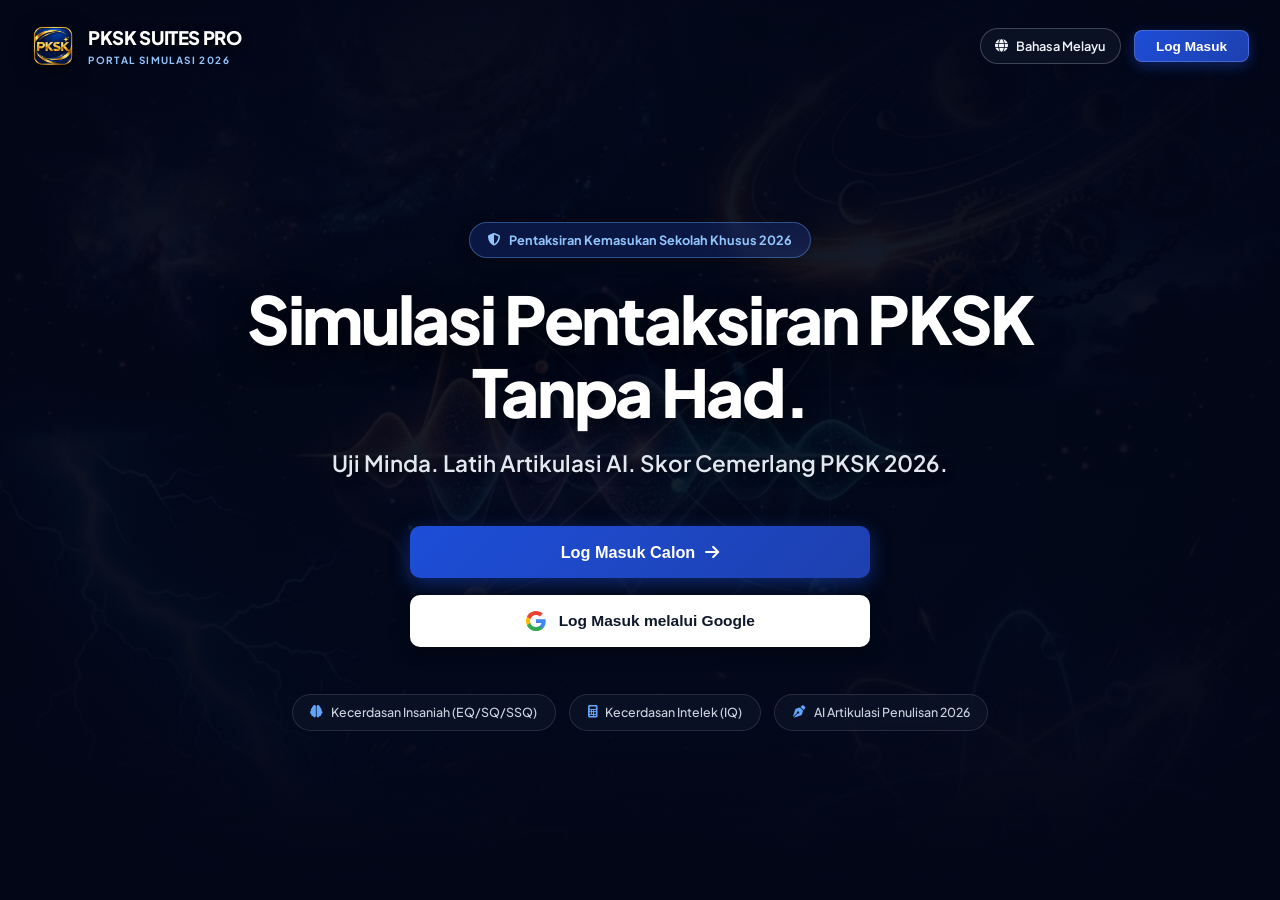
==== commit 000d6eb3: "feat(auth): auto-redirect google sign-in ke pilihan ujian & kunci automatik percubaan 2 jam" ====
--- a/index.html
+++ b/index.html
@@ -181,30 +181,13 @@
             Uji Minda. Latih Artikulasi AI. Skor Cemerlang PKSK 2026.
           </p>
 
-          <p class="physflix-hero-prompt">
-            Bersedia untuk mulakan latihan? Masukkan No. Kad Pengenalan anda atau teruskan.
-          </p>
-
-          <!-- Direct IC input + CTA row (Netflix/PhysFlix Hero CTA pattern) -->
-          <form id="physflixHeroForm" class="physflix-hero-form" onsubmit="event.preventDefault();">
-            <div class="physflix-hero-input-wrap">
-              <i class="fa-regular fa-id-card physflix-hero-input-icon"></i>
-              <input 
-                type="text" 
-                id="heroInputIc" 
-                class="physflix-hero-input" 
-                placeholder="No. Kad Pengenalan (cth: 130825-01-5678)" 
-                maxlength="14" 
-                autocomplete="username"
-              >
-            </div>
-            <button type="button" id="btnHeroSubmit" class="physflix-btn-hero-cta">
-              <span>Mula Sekarang</span>
-              <i class="fa-solid fa-chevron-right"></i>
+          <div class="physflix-hero-alt-actions" style="margin-top:2rem;">
+            <!-- Primary CTA Button: Log Masuk Calon -->
+            <button type="button" id="btnHeroLogMasuk" class="physflix-btn-hero-cta" style="width:100%; height:52px; font-size:1.05rem; justify-content:center; border-radius:10px;">
+              <span>Log Masuk Calon</span>
+              <i class="fa-solid fa-arrow-right"></i>
             </button>
-          </form>
-
-          <div class="physflix-hero-alt-actions">
+
             <!-- Google Login Direct Button -->
             <button type="button" id="btnHeroGoogleSignIn" class="physflix-btn-hero-google">
               <svg width="22" height="22" viewBox="0 0 24 24" class="physflix-google-icon">
@@ -214,11 +197,6 @@
                 <path fill="#EA4335" d="M12 5.38c1.62 0 3.06.56 4.21 1.64l3.15-3.15C17.45 2.09 14.97 1 12 1 7.7 1 3.99 3.47 2.18 7.06l3.66 2.84c.87-2.6 3.3-4.52 6.16-4.52z"/>
               </svg>
               <span>Log Masuk melalui Google</span>
-            </button>
-
-            <!-- Guest Link -->
-            <button type="button" id="btnHeroGuestEnter" class="physflix-link-hero-guest">
-              <i class="fa-solid fa-bolt"></i> Masuk sebagai Calon Tetamu (Simulasi Percuma) &rarr;
             </button>
           </div>
 
@@ -296,7 +274,7 @@
           <!-- Guest Button -->
           <button type="button" id="btnPhysflixCardGuest" class="physflix-btn-card-guest">
             <i class="fa-solid fa-bolt"></i>
-            <span>Masuk Percubaan 2 Hari (Calon Baharu)</span>
+            <span>Masuk Percubaan 2 Jam (Calon Baharu)</span>
           </button>
 
           <!-- Telegram Purchase Button on Login Card -->
@@ -337,8 +315,8 @@
           <i class="fa-solid fa-clock-rotate-left"></i>
         </div>
         <div class="trial-banner-text">
-          <div class="trial-banner-title" id="trialBannerTitle">Mod Percubaan 2 Hari Aktif</div>
-          <div class="trial-banner-desc" id="trialBannerSubtitle">Baki masa percubaan percuma: 48 Jam. Akses penuh simulasi dibuka.</div>
+          <div class="trial-banner-title" id="trialBannerTitle">Mod Percubaan 2 Jam Aktif</div>
+          <div class="trial-banner-desc" id="trialBannerSubtitle">Baki masa percubaan percuma: 2 Jam (120 Minit). Akses penuh simulasi dibuka.</div>
         </div>
       </div>
       <div class="trial-banner-actions">
@@ -1074,10 +1052,10 @@
         <!-- Notis Kunci Tempoh Percubaan Tamat (Dipaparkan apabila trial tamat 48 jam) -->
         <div id="trialLockNotice" class="trial-lock-card" style="display:none;">
           <div class="trial-lock-badge">
-            <i class="fa-solid fa-lock"></i> TEMPOH PERCUBAAN 2 HARI TELAH TAMAT
+            <i class="fa-solid fa-lock"></i> TEMPOH PERCUBAAN 2 JAM TELAH TAMAT
           </div>
           <p class="trial-lock-msg">
-            Akses percubaan percuma anda telah luput. Sistem kini dikunci. Sila masukkan <strong>No. Kunci Lesen (16-digit)</strong> yang sah atau buat pembelian kunci lesen melalui Telegram di bawah.
+            Tempoh percubaan 2 jam anda telah luput. Sistem kini dikunci. Sila masukkan <strong>No. Kunci Lesen (16-digit)</strong> yang sah atau hubungi Telegram di bawah untuk membuat pembelian kunci lesen penuh.
           </p>
         </div>
 
--- a/styles.css
+++ b/styles.css
@@ -3956,3 +3956,13 @@
     box-sizing: border-box;
   }
 }
+
+
+.btn-locked-trial {
+  background: #dc2626 !important;
+  color: #ffffff !important;
+  border-color: #b91c1c !important;
+  box-shadow: 0 4px 14px rgba(220, 38, 38, 0.35) !important;
+  cursor: pointer;
+  animation: pulseLock 2s infinite ease-in-out;
+}
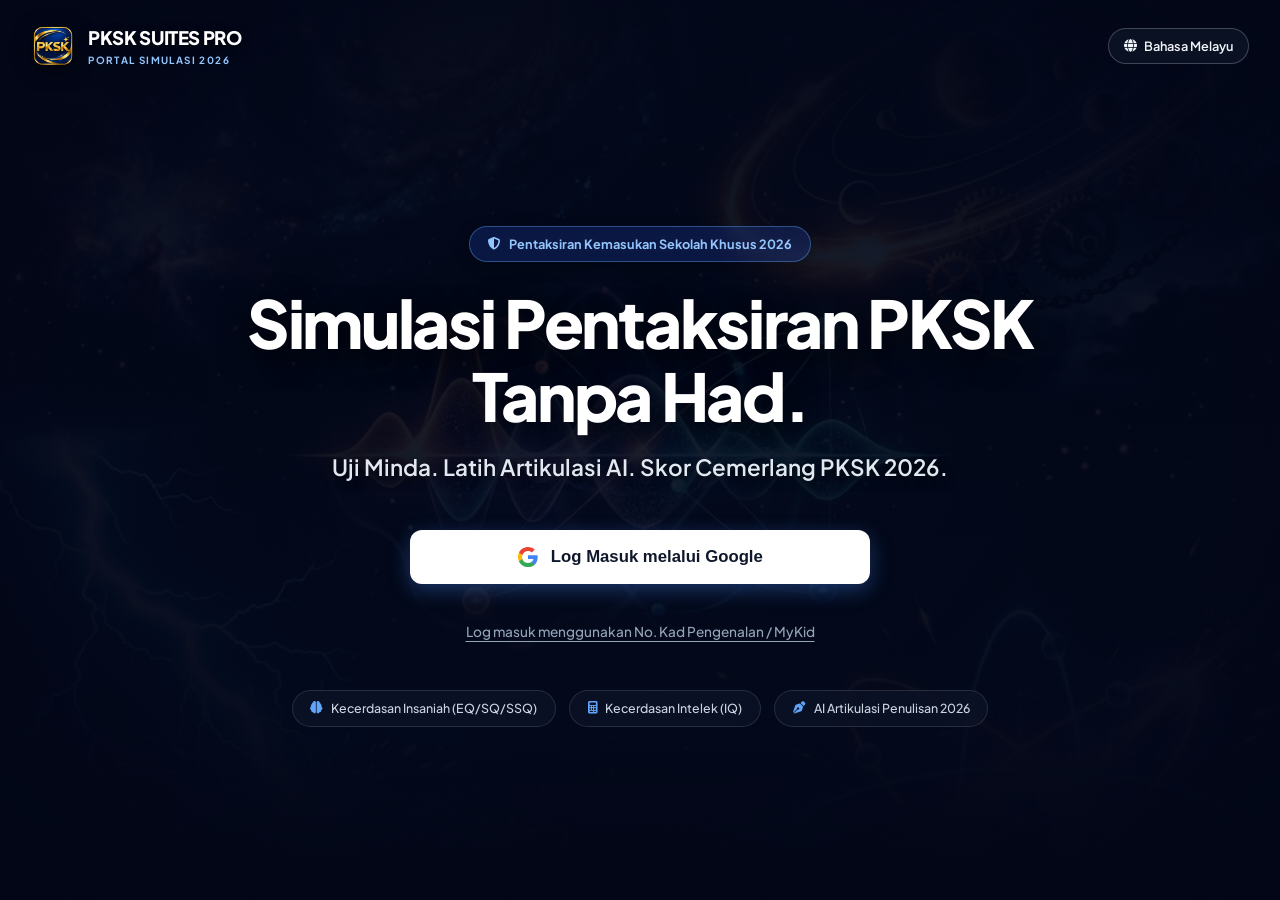
==== commit 6b3081b7: "feat(ui): selaraskan margin banner trial, buang butang log masuk calon & tambah dropdown log keluar " ====
--- a/index.html
+++ b/index.html
@@ -81,8 +81,51 @@
           <button id="licenseStatusBadge" class="license-status-pill" type="button" title="Status Lesen & Tempoh Percubaan" style="cursor:pointer; display:inline-flex; align-items:center; gap:6px; padding:6px 12px; border-radius:20px; font-size:12px; font-weight:700; border:1px solid #7dd3fc; background:#e0f2fe; color:#0369a1; transition:all 0.2s ease;">
             <span id="licenseStatusText"><i class="fa-solid fa-clock"></i> Percubaan Percuma</span>
           </button>
-          <div id="userAvatarContainer" title="Akaun & Pengesahan PKSK" style="width:46px; height:46px; min-width:46px; border-radius:50%; background:#f0f9ff; border:2px solid #0284c7; display:flex; align-items:center; justify-content:center; color:#0369a1; font-size:20px; box-shadow:0 2px 4px rgba(0,0,0,0.06); overflow:hidden; cursor:pointer;">
-            <i class="fa-solid fa-user" id="userAvatarDefaultIcon"></i>
+          <!-- User Avatar with Interactive Dropdown Menu -->
+          <div class="user-avatar-dropdown-wrap" id="userAvatarDropdownWrap" style="position:relative;">
+            <div id="userAvatarContainer" title="Akaun Calon & Tetapan (Klik untuk Menu Log Keluar)" style="width:46px; height:46px; min-width:46px; border-radius:50%; background:#f0f9ff; border:2px solid #0284c7; display:flex; align-items:center; justify-content:center; color:#0369a1; font-size:20px; box-shadow:0 2px 4px rgba(0,0,0,0.06); overflow:hidden; cursor:pointer;">
+              <i class="fa-solid fa-user" id="userAvatarDefaultIcon"></i>
+            </div>
+
+            <!-- Dropdown Menu Profil & Log Keluar -->
+            <div id="userProfileDropdown" class="user-profile-dropdown" style="display:none;">
+              <div class="user-dropdown-header">
+                <div class="user-dropdown-avatar" id="dropdownUserAvatar">
+                  <i class="fa-solid fa-user"></i>
+                </div>
+                <div class="user-dropdown-meta">
+                  <div class="user-dropdown-name" id="dropdownUserName">CALON PKSK</div>
+                  <div class="user-dropdown-email" id="dropdownUserEmail">calon@gmail.com</div>
+                  <div class="user-dropdown-badge" id="dropdownUserBadge">
+                    <i class="fa-solid fa-clock"></i> Percubaan 2 Jam
+                  </div>
+                </div>
+              </div>
+
+              <div class="user-dropdown-menu">
+                <button type="button" class="user-dropdown-item" id="dropdownBtnDashboard">
+                  <i class="fa-solid fa-list-check" style="color:#0284c7;"></i>
+                  <span>Pilihan Mod Pentaksiran</span>
+                </button>
+                <button type="button" class="user-dropdown-item" id="dropdownBtnLicense">
+                  <i class="fa-solid fa-key" style="color:#d97706;"></i>
+                  <span>Status Lesen / Masukkan Key</span>
+                </button>
+                <a href="https://t.me/halimroslan" target="_blank" rel="noopener noreferrer" class="user-dropdown-item">
+                  <i class="fa-brands fa-telegram" style="color:#229ED9;"></i>
+                  <span>Hubungi Telegram @halimroslan</span>
+                </a>
+              </div>
+
+              <div class="user-dropdown-divider"></div>
+
+              <div class="user-dropdown-footer">
+                <button type="button" class="user-dropdown-item user-dropdown-logout" id="dropdownBtnLogout">
+                  <i class="fa-solid fa-arrow-right-from-bracket"></i>
+                  <span>Log Keluar (Sign Out)</span>
+                </button>
+              </div>
+            </div>
           </div>
         </div>
 
@@ -156,9 +199,7 @@
             <i class="fa-solid fa-globe"></i>
             <span>Bahasa Melayu</span>
           </div>
-          <button type="button" id="btnPhysflixHeaderToggle" class="physflix-btn-header-login">
-            <span>Log Masuk</span>
-          </button>
+
         </div>
       </div>
     </header>
@@ -182,14 +223,8 @@
           </p>
 
           <div class="physflix-hero-alt-actions" style="margin-top:2rem;">
-            <!-- Primary CTA Button: Log Masuk Calon -->
-            <button type="button" id="btnHeroLogMasuk" class="physflix-btn-hero-cta" style="width:100%; height:52px; font-size:1.05rem; justify-content:center; border-radius:10px;">
-              <span>Log Masuk Calon</span>
-              <i class="fa-solid fa-arrow-right"></i>
-            </button>
-
-            <!-- Google Login Direct Button -->
-            <button type="button" id="btnHeroGoogleSignIn" class="physflix-btn-hero-google">
+            <!-- Google Login Direct Button (Primary Call To Action) -->
+            <button type="button" id="btnHeroGoogleSignIn" class="physflix-btn-hero-google" style="width:100%; height:54px; font-size:1.08rem; justify-content:center; border-radius:12px; box-shadow:0 6px 20px rgba(66, 133, 244, 0.35);">
               <svg width="22" height="22" viewBox="0 0 24 24" class="physflix-google-icon">
                 <path fill="#4285F4" d="M22.56 12.25c0-.78-.07-1.53-.2-2.25H12v4.26h5.92c-.26 1.37-1.04 2.53-2.21 3.31v2.77h3.57c2.08-1.92 3.28-4.74 3.28-8.09z"/>
                 <path fill="#34A853" d="M12 23c2.97 0 5.46-.98 7.28-2.66l-3.57-2.77c-.98.66-2.23 1.06-3.71 1.06-2.86 0-5.29-1.93-6.16-4.53H2.18v2.84C3.99 20.53 7.7 23 12 23z"/>
@@ -198,6 +233,13 @@
               </svg>
               <span>Log Masuk melalui Google</span>
             </button>
+
+            <!-- Subtle Link for Manual IC Login if preferred -->
+            <div style="margin-top:1.15rem; text-align:center;">
+              <a href="#" id="linkSwitchToIcLogin" class="physflix-link-ic-login">
+                Log masuk menggunakan No. Kad Pengenalan / MyKid
+              </a>
+            </div>
           </div>
 
           <div class="physflix-hero-features-bar">
@@ -308,28 +350,27 @@
        5. VIEW 1: CANDIDATE DASHBOARD & EXAM CONFIGURATION
        ========================================================================= -->
   <main id="dashboardView" class="app-viewport hidden">
-    <!-- Trial / License Status Notification Banner -->
-    <div id="trialStatusBanner" class="trial-status-banner" style="display:none;">
-      <div class="trial-banner-left">
-        <div class="trial-banner-icon" id="trialBannerIcon">
-          <i class="fa-solid fa-clock-rotate-left"></i>
-        </div>
-        <div class="trial-banner-text">
-          <div class="trial-banner-title" id="trialBannerTitle">Mod Percubaan 2 Jam Aktif</div>
-          <div class="trial-banner-desc" id="trialBannerSubtitle">Baki masa percubaan percuma: 2 Jam (120 Minit). Akses penuh simulasi dibuka.</div>
-        </div>
-      </div>
-      <div class="trial-banner-actions">
-        <a href="https://t.me/halimroslan" target="_blank" rel="noopener noreferrer" class="btn-trial-telegram" id="btnTrialBannerTelegram">
-          <i class="fa-brands fa-telegram"></i> Beli Kunci (@halimroslan)
-        </a>
-        <button type="button" id="btnTrialBannerEnterKey" class="btn-trial-enter-key">
-          <i class="fa-solid fa-key"></i> Masukkan No. Key
-        </button>
-      </div>
-    </div>
-
     <div class="dashboard-grid">
+      <!-- Trial / License Status Notification Banner (Placed inside dashboard-grid for exact margin alignment) -->
+      <div id="trialStatusBanner" class="trial-status-banner" style="display:none;">
+        <div class="trial-banner-left">
+          <div class="trial-banner-icon" id="trialBannerIcon">
+            <i class="fa-solid fa-clock-rotate-left"></i>
+          </div>
+          <div class="trial-banner-text">
+            <div class="trial-banner-title" id="trialBannerTitle">Mod Percubaan 2 Jam Aktif</div>
+            <div class="trial-banner-desc" id="trialBannerSubtitle">Baki masa percubaan percuma: 2 Jam (120 Minit). Akses penuh simulasi dibuka.</div>
+          </div>
+        </div>
+        <div class="trial-banner-actions">
+          <a href="https://t.me/halimroslan" target="_blank" rel="noopener noreferrer" class="btn-trial-telegram" id="btnTrialBannerTelegram">
+            <i class="fa-brands fa-telegram"></i> Beli Kunci (@halimroslan)
+          </a>
+          <button type="button" id="btnTrialBannerEnterKey" class="btn-trial-enter-key">
+            <i class="fa-solid fa-key"></i> Masukkan No. Key
+          </button>
+        </div>
+      </div>
       
       <!-- Left Column: Mode Selection & Quick Start -->
       <section class="kpm-card">
--- a/styles.css
+++ b/styles.css
@@ -3816,9 +3816,11 @@
   border: 1.5px solid #7dd3fc;
   border-radius: var(--radius-md, 8px);
   padding: 0.85rem 1.25rem;
-  margin-bottom: 1.5rem;
+  margin-bottom: 1.25rem;
   box-shadow: 0 2px 8px rgba(2, 132, 199, 0.08);
   transition: all 0.3s ease;
+  width: 100%;
+  box-sizing: border-box;
 }
 
 .trial-status-banner.expired {
@@ -3966,3 +3968,177 @@
   cursor: pointer;
   animation: pulseLock 2s infinite ease-in-out;
 }
+
+/* User Profile Dropdown Menu */
+.user-avatar-dropdown-wrap {
+  position: relative;
+  display: inline-block;
+}
+
+.user-profile-dropdown {
+  position: absolute;
+  top: calc(100% + 10px);
+  right: 0;
+  width: 285px;
+  background: #ffffff;
+  border: 1px solid #e2e8f0;
+  border-radius: 14px;
+  box-shadow: 0 12px 28px -4px rgba(15, 23, 42, 0.16), 0 6px 12px -4px rgba(15, 23, 42, 0.08);
+  overflow: hidden;
+  z-index: 10000;
+  animation: dropdownFadeIn 0.2s cubic-bezier(0.16, 1, 0.3, 1);
+  text-align: left;
+}
+
+@keyframes dropdownFadeIn {
+  from {
+    opacity: 0;
+    transform: translateY(-8px) scale(0.98);
+  }
+  to {
+    opacity: 1;
+    transform: translateY(0) scale(1);
+  }
+}
+
+.user-dropdown-header {
+  display: flex;
+  align-items: center;
+  gap: 12px;
+  padding: 14px 16px;
+  background: linear-gradient(135deg, #f8fafc 0%, #f0f9ff 100%);
+  border-bottom: 1px solid #e2e8f0;
+}
+
+.user-dropdown-avatar {
+  width: 44px;
+  height: 44px;
+  min-width: 44px;
+  border-radius: 50%;
+  background: #e0f2fe;
+  color: #0284c7;
+  display: flex;
+  align-items: center;
+  justify-content: center;
+  font-size: 20px;
+  overflow: hidden;
+  border: 2px solid #38bdf8;
+}
+
+.user-dropdown-avatar img {
+  width: 100%;
+  height: 100%;
+  object-fit: cover;
+  border-radius: 50%;
+}
+
+.user-dropdown-meta {
+  display: flex;
+  flex-direction: column;
+  min-width: 0;
+  flex: 1;
+}
+
+.user-dropdown-name {
+  font-family: 'Manrope', sans-serif;
+  font-size: 13.5px;
+  font-weight: 800;
+  color: #0f172a;
+  white-space: nowrap;
+  overflow: hidden;
+  text-overflow: ellipsis;
+}
+
+.user-dropdown-email {
+  font-size: 11.5px;
+  color: #64748b;
+  white-space: nowrap;
+  overflow: hidden;
+  text-overflow: ellipsis;
+  margin-top: 1px;
+}
+
+.user-dropdown-badge {
+  display: inline-flex;
+  align-items: center;
+  gap: 4px;
+  font-size: 10.5px;
+  font-weight: 700;
+  color: #0369a1;
+  background: #e0f2fe;
+  padding: 2px 7px;
+  border-radius: 10px;
+  margin-top: 5px;
+  width: fit-content;
+}
+
+.user-dropdown-menu {
+  padding: 6px;
+  display: flex;
+  flex-direction: column;
+  gap: 2px;
+}
+
+.user-dropdown-item {
+  display: flex;
+  align-items: center;
+  gap: 12px;
+  width: 100%;
+  padding: 10px 12px;
+  background: transparent;
+  border: none;
+  border-radius: 8px;
+  font-family: 'Manrope', sans-serif;
+  font-size: 13px;
+  font-weight: 600;
+  color: #334155;
+  text-decoration: none;
+  cursor: pointer;
+  transition: all 0.15s ease;
+  box-sizing: border-box;
+}
+
+.user-dropdown-item:hover {
+  background: #f1f5f9;
+  color: #0284c7;
+}
+
+.user-dropdown-item i {
+  font-size: 15px;
+  width: 18px;
+  text-align: center;
+}
+
+.user-dropdown-divider {
+  height: 1px;
+  background: #e2e8f0;
+  margin: 4px 0;
+}
+
+.user-dropdown-footer {
+  padding: 6px;
+}
+
+.user-dropdown-logout {
+  color: #dc2626 !important;
+}
+
+.user-dropdown-logout:hover {
+  background: #fef2f2 !important;
+  color: #b91c1c !important;
+}
+
+.physflix-link-ic-login {
+  color: #94a3b8;
+  font-size: 0.88rem;
+  font-weight: 500;
+  text-decoration: underline;
+  text-underline-offset: 4px;
+  cursor: pointer;
+  transition: color 0.2s ease;
+  display: inline-block;
+}
+
+.physflix-link-ic-login:hover {
+  color: #38bdf8;
+}
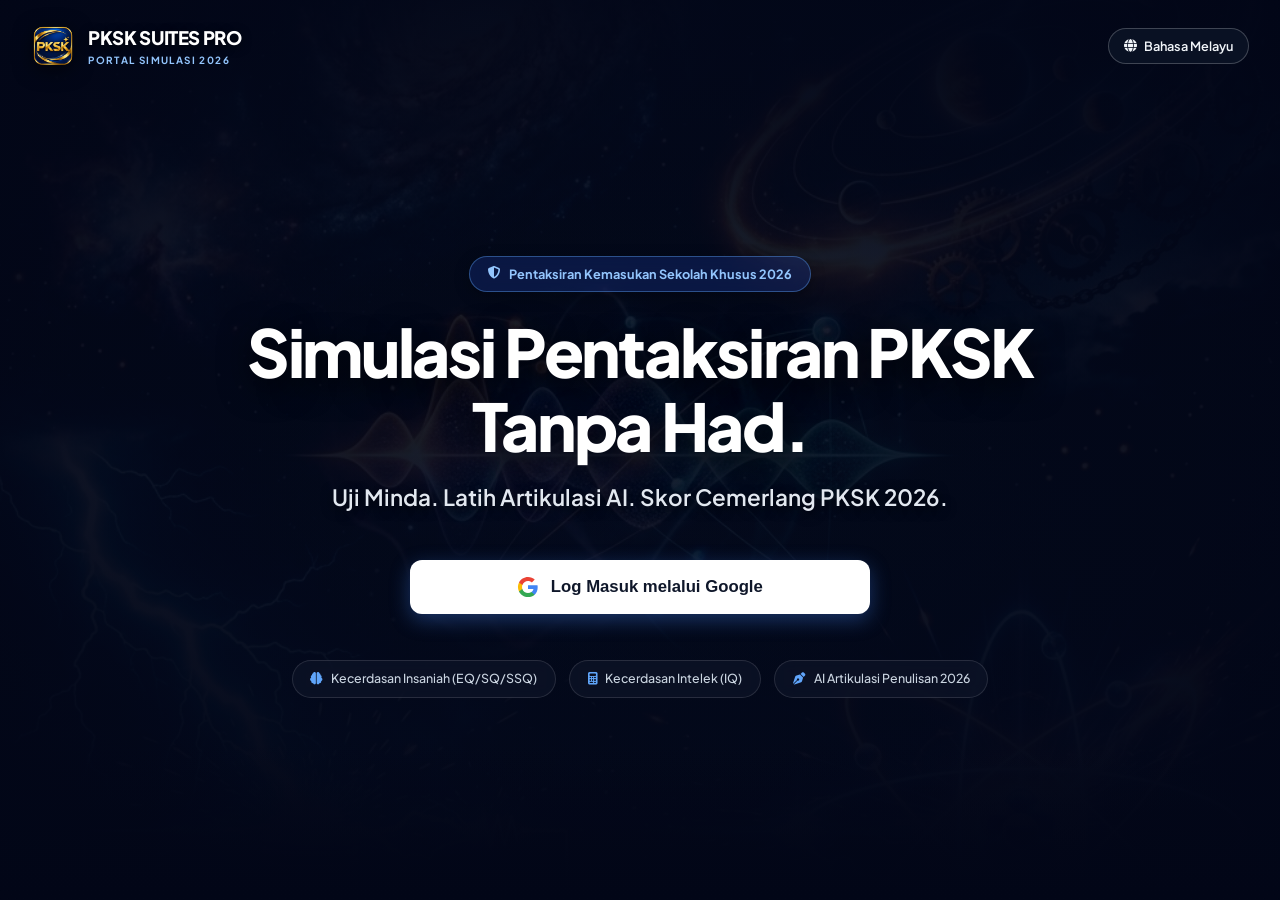
==== commit 67e5d9fc: "feat(ui): buang butang LOG MASUK sebelah UTAMA & pautan log masuk MyKid" ====
--- a/index.html
+++ b/index.html
@@ -138,10 +138,7 @@
   <nav id="navigation" class="kpm-nav-strip" style="display: none; background-color:#02264a; width:100%; border-bottom:3px solid #0d355c; position:-webkit-sticky; position:sticky; top:0; z-index:9999; box-shadow:0 4px 14px rgba(0,0,0,0.22); touch-action:pan-x;">
       <div style="max-width:1140px; margin:0 auto; padding:0 15px;">
         <ul id="main-nav" style="list-style:none; margin:0; padding:0; display:flex; width:100%; align-items:center;">
-          <li style="flex:1; border-right:1px solid #1e3a5f; position:relative;">
-            <button id="navTabLogin" class="nav-tab-btn" style="width:100%; height:55px; background:transparent; border:none; color:#efefef; font-family:'Manrope', sans-serif; font-size:13px; font-weight:700; text-transform:uppercase; cursor:pointer;"><i class="fa-solid fa-lock" style="font-size:11px; margin-right:4px;"></i> Log Masuk</button>
-            <div class="active-indicator" style="position:absolute; bottom:0; left:0; width:100%; height:4px; background-color:transparent;"></div>
-          </li>
+
           <li style="flex:1; border-right:1px solid #1e3a5f; position:relative;">
             <button id="navTabDashboard" class="nav-tab-btn" style="width:100%; height:55px; background:transparent; border:none; color:#ffffff; font-family:'Manrope', sans-serif; font-size:13px; font-weight:700; text-transform:uppercase; cursor:pointer;">Utama</button>
             <div class="active-indicator" style="position:absolute; bottom:0; left:0; width:100%; height:4px;"></div>
@@ -234,12 +231,7 @@
               <span>Log Masuk melalui Google</span>
             </button>
 
-            <!-- Subtle Link for Manual IC Login if preferred -->
-            <div style="margin-top:1.15rem; text-align:center;">
-              <a href="#" id="linkSwitchToIcLogin" class="physflix-link-ic-login">
-                Log masuk menggunakan No. Kad Pengenalan / MyKid
-              </a>
-            </div>
+
           </div>
 
           <div class="physflix-hero-features-bar">
